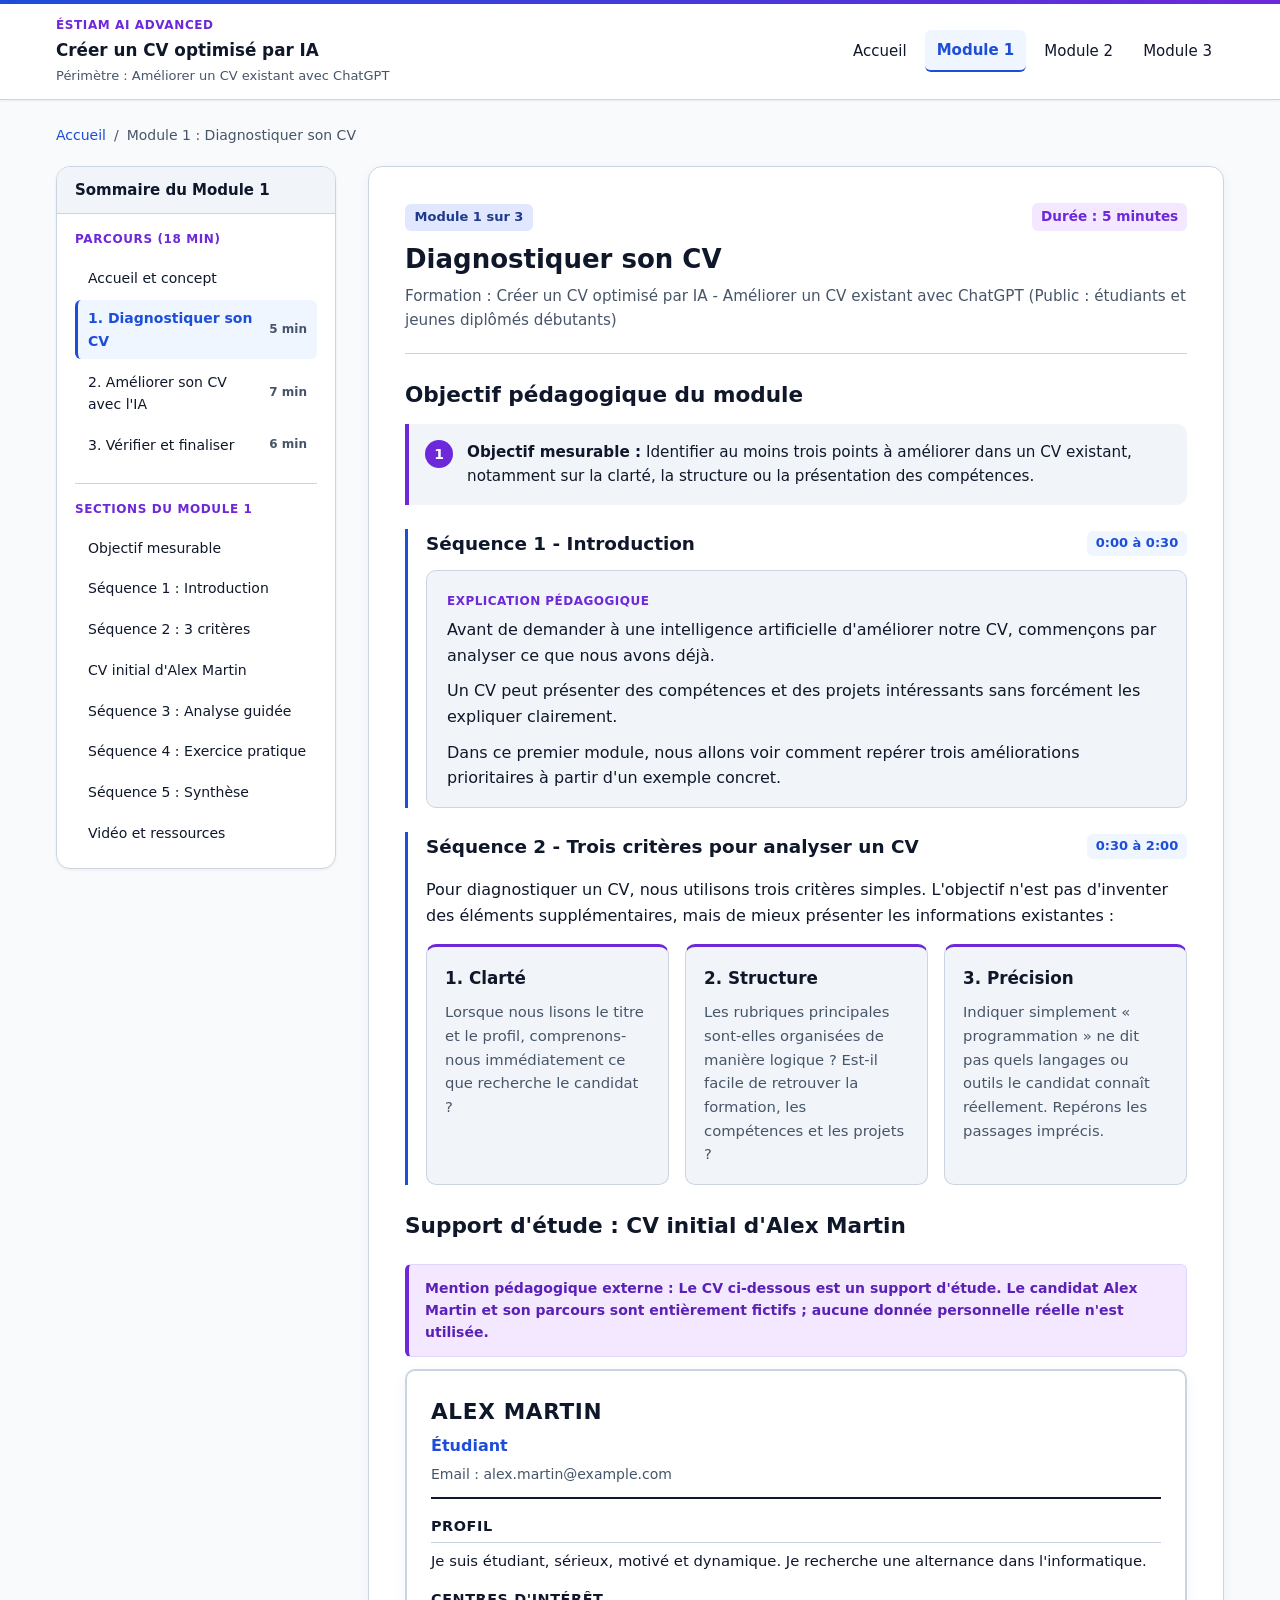
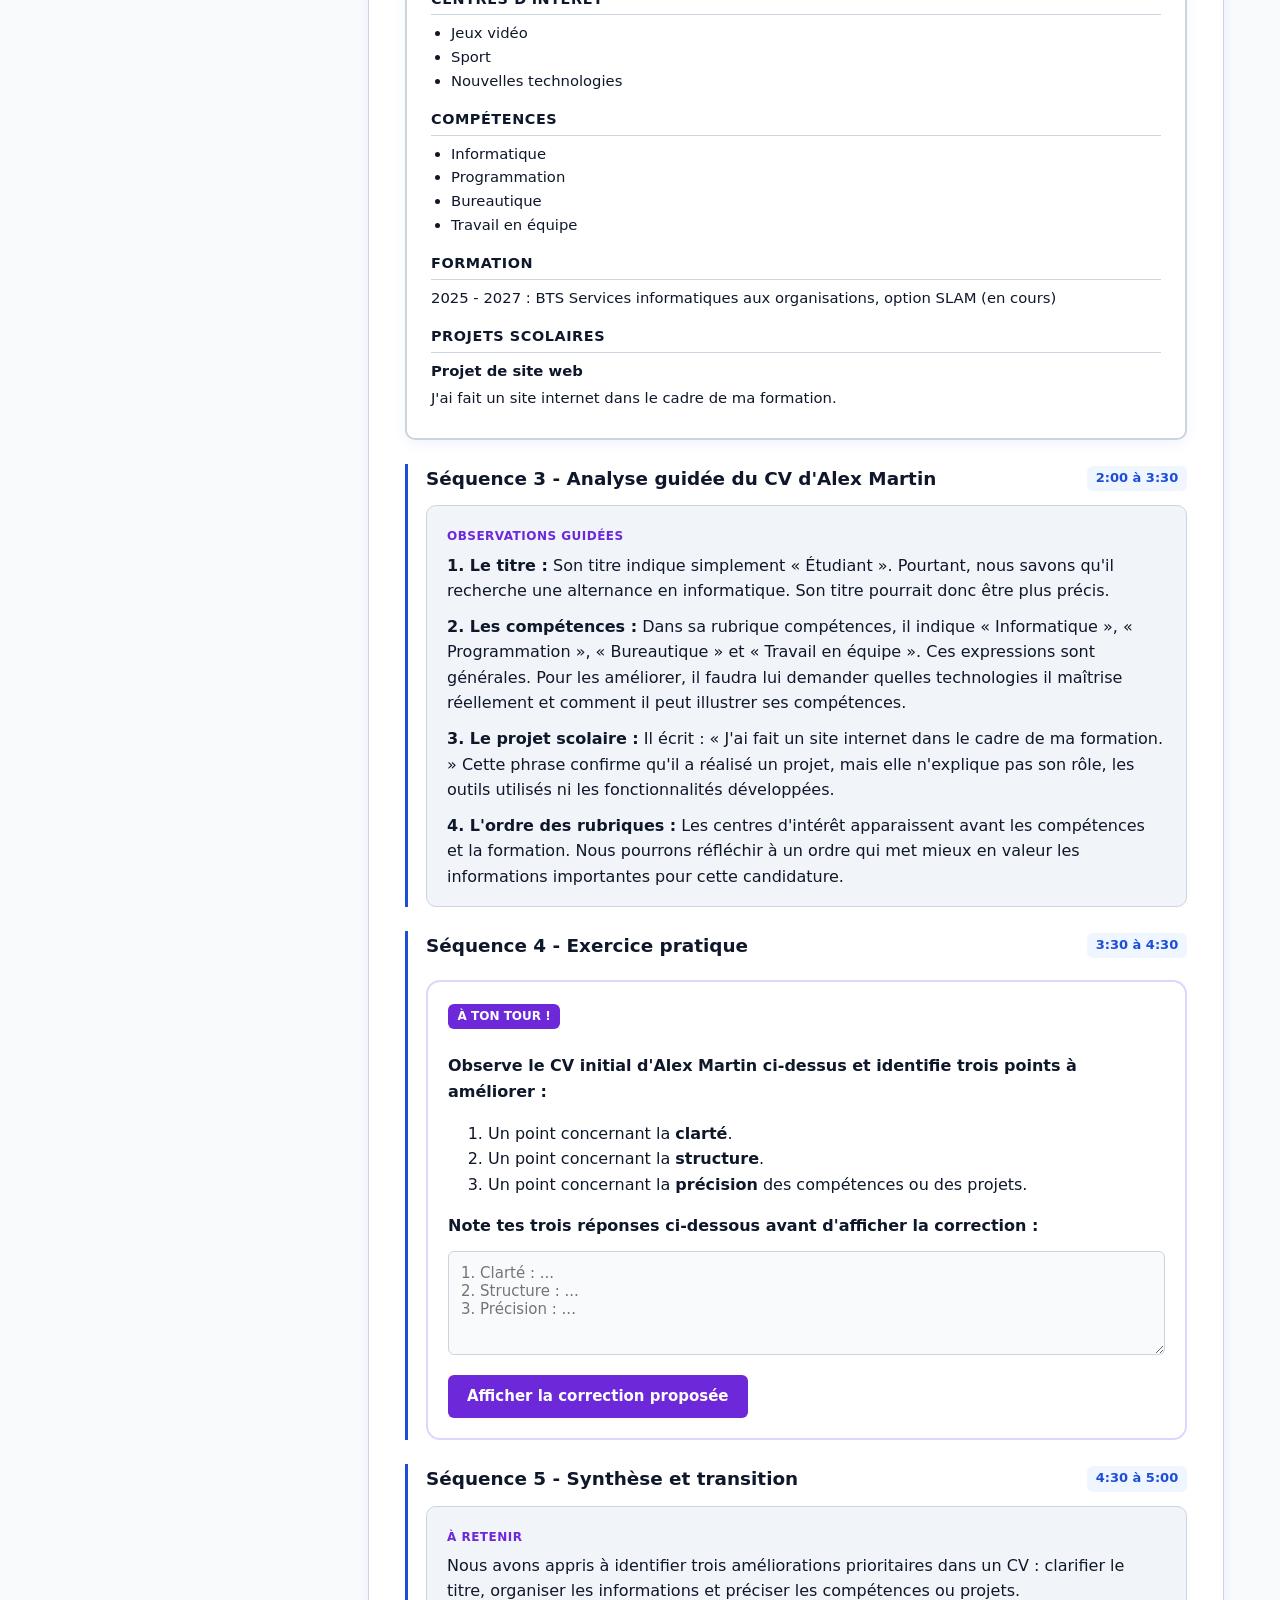
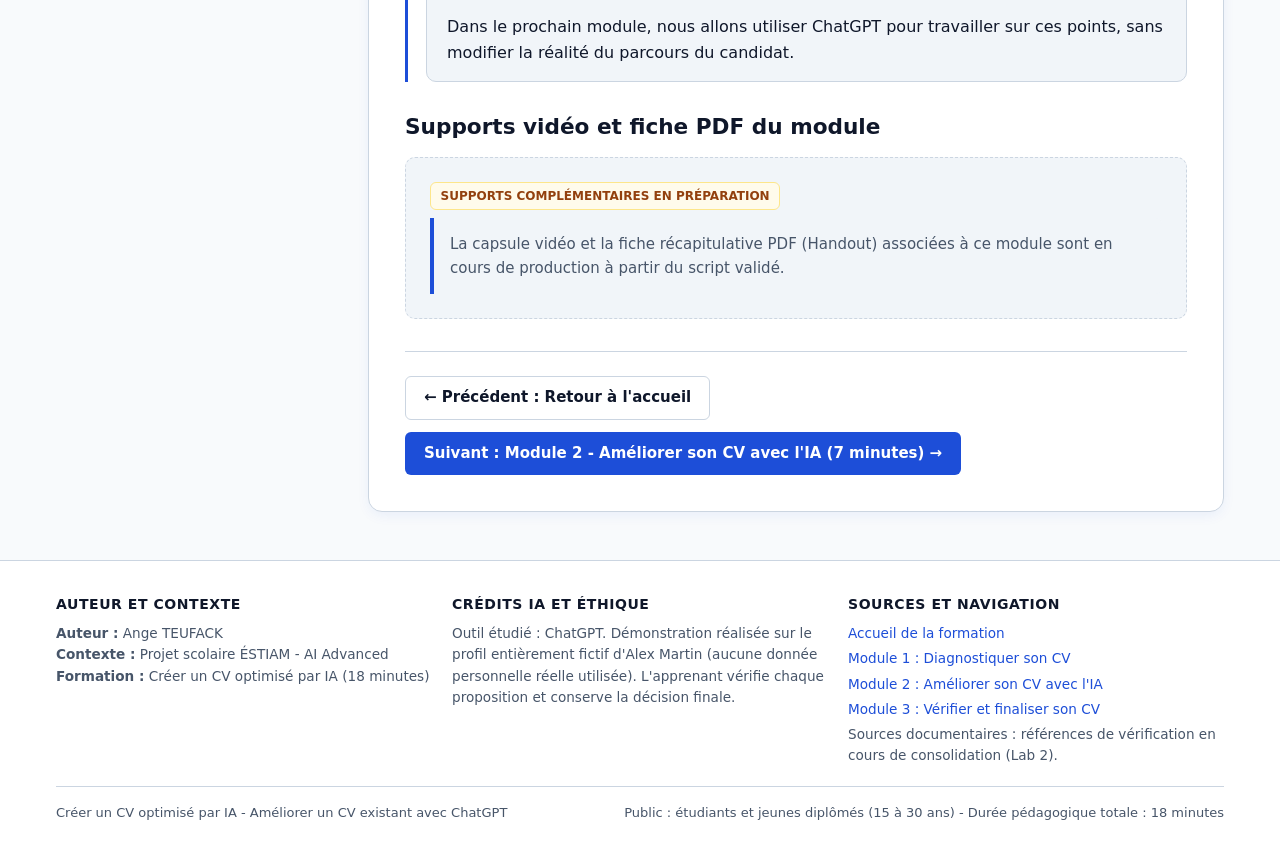
==== modules/module-1.html @ 26ddb20a "Initialisation du site de mini-formation ESTIAM AI Advanced (AG-01 a AG-04)" ====
<!DOCTYPE html>
<html lang="fr">
<head>
  <meta charset="UTF-8">
  <meta name="viewport" content="width=device-width, initial-scale=1.0">
  <meta name="description" content="Module 1 : Diagnostiquer son CV (5 minutes) - Créer un CV optimisé par IA.">
  <title>Module 1 : Diagnostiquer son CV | Créer un CV optimisé par IA</title>
  <!-- Feuille de style principale -->
  <link rel="stylesheet" href="../css/style.css">
</head>
<body>
  <!-- Lien d'évitement pour l'accessibilité au clavier -->
  <a class="skip-link" href="#contenu-principal">Aller au contenu principal</a>

  <!-- En-tête avec navigation principale -->
  <header class="site-header">
    <div class="container header-inner">
      <a href="../index.html" class="site-brand">
        <span class="brand-badge">ÉSTIAM AI Advanced</span>
        <span class="brand-title">Créer un CV optimisé par IA</span>
        <span class="brand-scope">Périmètre : Améliorer un CV existant avec ChatGPT</span>
      </a>

      <!-- Bouton d'ouverture/fermeture du menu sur mobile -->
      <button
        type="button"
        class="nav-toggle"
        id="nav-toggle"
        aria-expanded="false"
        aria-controls="navigation-principale"
        aria-label="Afficher ou masquer le menu de navigation"
      >
        <span class="nav-toggle-label">Menu</span>
        <span class="nav-toggle-icon" aria-hidden="true"></span>
      </button>

      <!-- Navigation vers l'accueil et les trois modules -->
      <nav id="navigation-principale" class="site-nav" aria-label="Navigation principale">
        <ul class="nav-list">
          <li><a href="../index.html" class="nav-link">Accueil</a></li>
          <li><a href="module-1.html" class="nav-link" aria-current="page">Module 1</a></li>
          <li><a href="module-2.html" class="nav-link">Module 2</a></li>
          <li><a href="module-3.html" class="nav-link">Module 3</a></li>
        </ul>
      </nav>
    </div>
  </header>

  <!-- Contenu principal du Module 1 -->
  <main id="contenu-principal" class="site-main" tabindex="-1">
    <div class="container">
      <!-- Fil d'Ariane -->
      <nav class="breadcrumb" aria-label="Fil d'Ariane">
        <ol class="breadcrumb-list">
          <li><a href="../index.html">Accueil</a></li>
          <li aria-current="page">Module 1 : Diagnostiquer son CV</li>
        </ol>
      </nav>

      <div class="page-layout">
        <!-- Navigation latérale accessible -->
        <aside class="course-sidebar" aria-label="Navigation du parcours et des sections du module 1">
          <div class="sidebar-panel">
            <button
              type="button"
              class="sidebar-toggle"
              id="sidebar-toggle"
              aria-expanded="false"
              aria-controls="sidebar-body"
            >
              <span>Sommaire du Module 1</span>
              <span class="sidebar-toggle-badge">Afficher</span>
            </button>

            <div id="sidebar-body" class="sidebar-body">
              <div class="sidebar-group">
                <h2 class="sidebar-heading">Parcours (18 min)</h2>
                <ul class="sidebar-list">
                  <li>
                    <a href="../index.html" class="sidebar-link">
                      <span>Accueil et concept</span>
                    </a>
                  </li>
                  <li>
                    <a href="module-1.html" class="sidebar-link" aria-current="page">
                      <span>1. Diagnostiquer son CV</span>
                      <span class="sidebar-time">5 min</span>
                    </a>
                  </li>
                  <li>
                    <a href="module-2.html" class="sidebar-link">
                      <span>2. Améliorer son CV avec l'IA</span>
                      <span class="sidebar-time">7 min</span>
                    </a>
                  </li>
                  <li>
                    <a href="module-3.html" class="sidebar-link">
                      <span>3. Vérifier et finaliser</span>
                      <span class="sidebar-time">6 min</span>
                    </a>
                  </li>
                </ul>
              </div>

              <div class="sidebar-group">
                <h2 class="sidebar-heading">Sections du Module 1</h2>
                <ul class="sidebar-list">
                  <li><a href="#objectif-module" class="sidebar-link">Objectif mesurable</a></li>
                  <li><a href="#sequence-1" class="sidebar-link">Séquence 1 : Introduction</a></li>
                  <li><a href="#sequence-2" class="sidebar-link">Séquence 2 : 3 critères</a></li>
                  <li><a href="#cv-alex-initial" class="sidebar-link">CV initial d'Alex Martin</a></li>
                  <li><a href="#sequence-3" class="sidebar-link">Séquence 3 : Analyse guidée</a></li>
                  <li><a href="#sequence-4" class="sidebar-link">Séquence 4 : Exercice pratique</a></li>
                  <li><a href="#sequence-5" class="sidebar-link">Séquence 5 : Synthèse</a></li>
                  <li><a href="#supports-module-1" class="sidebar-link">Vidéo et ressources</a></li>
                </ul>
              </div>
            </div>
          </div>
        </aside>

        <!-- Contenu détaillé du Module 1 -->
        <div class="page-content">
          <article class="module-detail" aria-labelledby="titre-module">
            <header class="module-detail-header">
              <div class="module-badges">
                <span class="module-number">Module 1 sur 3</span>
                <span class="module-duration">Durée : 5 minutes</span>
              </div>
              <h1 id="titre-module" class="module-detail-title">Diagnostiquer son CV</h1>
              <p class="module-detail-context">
                Formation : Créer un CV optimisé par IA - Améliorer un CV existant avec ChatGPT (Public : étudiants et jeunes diplômés débutants)
              </p>
            </header>

            <!-- Objectif pédagogique mesurable du module 1 -->
            <section id="objectif-module" aria-labelledby="titre-obj-m1">
              <h2 id="titre-obj-m1" class="section-title">Objectif pédagogique du module</h2>
              <div class="objective-item" style="margin-top: 0.75rem;">
                <span class="objective-number" aria-hidden="true">1</span>
                <p class="objective-text">
                  <strong>Objectif mesurable :</strong> Identifier au moins trois points à améliorer dans un CV existant, notamment sur la clarté, la structure ou la présentation des compétences.
                </p>
              </div>
            </section>

            <!-- Séquence 1 - Introduction -->
            <section id="sequence-1" class="sequence-block" aria-labelledby="titre-seq-1">
              <div class="sequence-header">
                <h2 id="titre-seq-1" class="sequence-title">Séquence 1 - Introduction</h2>
                <span class="sequence-timing">0:00 à 0:30</span>
              </div>
              <div class="narration-box">
                <span class="narration-label">Explication pédagogique</span>
                <p>
                  Avant de demander à une intelligence artificielle d'améliorer notre CV, commençons par analyser ce que nous avons déjà.
                </p>
                <p>
                  Un CV peut présenter des compétences et des projets intéressants sans forcément les expliquer clairement.
                </p>
                <p>
                  Dans ce premier module, nous allons voir comment repérer trois améliorations prioritaires à partir d'un exemple concret.
                </p>
              </div>
            </section>

            <!-- Séquence 2 - Trois critères pour analyser un CV -->
            <section id="sequence-2" class="sequence-block" aria-labelledby="titre-seq-2">
              <div class="sequence-header">
                <h2 id="titre-seq-2" class="sequence-title">Séquence 2 - Trois critères pour analyser un CV</h2>
                <span class="sequence-timing">0:30 à 2:00</span>
              </div>
              <p>
                Pour diagnostiquer un CV, nous utilisons trois critères simples. L'objectif n'est pas d'inventer des éléments supplémentaires, mais de mieux présenter les informations existantes :
              </p>

              <div class="criteria-grid">
                <div class="criteria-card">
                  <h3>1. Clarté</h3>
                  <p>
                    Lorsque nous lisons le titre et le profil, comprenons-nous immédiatement ce que recherche le candidat ?
                  </p>
                </div>
                <div class="criteria-card">
                  <h3>2. Structure</h3>
                  <p>
                    Les rubriques principales sont-elles organisées de manière logique ? Est-il facile de retrouver la formation, les compétences et les projets ?
                  </p>
                </div>
                <div class="criteria-card">
                  <h3>3. Précision</h3>
                  <p>
                    Indiquer simplement « programmation » ne dit pas quels langages ou outils le candidat connaît réellement. Repérons les passages imprécis.
                  </p>
                </div>
              </div>
            </section>

            <!-- Support de démonstration : CV initial d'Alex Martin (avec mention externe obligatoire) -->
            <section id="cv-alex-initial" aria-labelledby="titre-cv-initial">
              <h2 id="titre-cv-initial" class="section-title">Support d'étude : CV initial d'Alex Martin</h2>
              <!--
                Conformément aux consignes pédagogiques, la mention indiquant qu'Alex Martin
                est un candidat fictif est placée dans <figcaption class="demo-cv-notice">,
                à l'extérieur du bloc documentaire (.demo-cv-document).
              -->
              <figure class="demo-cv-container" aria-labelledby="mention-cv-fictif-m1">
                <figcaption id="mention-cv-fictif-m1" class="demo-cv-notice">
                  Mention pédagogique externe : Le CV ci-dessous est un support d'étude. Le candidat Alex Martin et son parcours sont entièrement fictifs ; aucune donnée personnelle réelle n'est utilisée.
                </figcaption>

                <div class="demo-cv-document" role="region" aria-label="Contenu du CV initial d'Alex Martin">
                  <div class="cv-sheet-header">
                    <p class="cv-sheet-name">ALEX MARTIN</p>
                    <p class="cv-sheet-role">Étudiant</p>
                    <p class="cv-sheet-contact">Email : alex.martin@example.com</p>
                  </div>

                  <div class="cv-sheet-section">
                    <h4>Profil</h4>
                    <p>Je suis étudiant, sérieux, motivé et dynamique. Je recherche une alternance dans l'informatique.</p>
                  </div>

                  <div class="cv-sheet-section">
                    <h4>Centres d'intérêt</h4>
                    <ul>
                      <li>Jeux vidéo</li>
                      <li>Sport</li>
                      <li>Nouvelles technologies</li>
                    </ul>
                  </div>

                  <div class="cv-sheet-section">
                    <h4>Compétences</h4>
                    <ul>
                      <li>Informatique</li>
                      <li>Programmation</li>
                      <li>Bureautique</li>
                      <li>Travail en équipe</li>
                    </ul>
                  </div>

                  <div class="cv-sheet-section">
                    <h4>Formation</h4>
                    <p>2025 - 2027 : BTS Services informatiques aux organisations, option SLAM (en cours)</p>
                  </div>

                  <div class="cv-sheet-section">
                    <h4>Projets scolaires</h4>
                    <p><strong>Projet de site web</strong></p>
                    <p>J'ai fait un site internet dans le cadre de ma formation.</p>
                  </div>
                </div>
              </figure>
            </section>

            <!-- Séquence 3 - Analyse guidée du CV d'Alex Martin -->
            <section id="sequence-3" class="sequence-block" aria-labelledby="titre-seq-3">
              <div class="sequence-header">
                <h2 id="titre-seq-3" class="sequence-title">Séquence 3 - Analyse guidée du CV d'Alex Martin</h2>
                <span class="sequence-timing">2:00 à 3:30</span>
              </div>
              <div class="narration-box">
                <span class="narration-label">Observations guidées</span>
                <p>
                  <strong>1. Le titre :</strong> Son titre indique simplement « Étudiant ». Pourtant, nous savons qu'il recherche une alternance en informatique. Son titre pourrait donc être plus précis.
                </p>
                <p>
                  <strong>2. Les compétences :</strong> Dans sa rubrique compétences, il indique « Informatique », « Programmation », « Bureautique » et « Travail en équipe ». Ces expressions sont générales. Pour les améliorer, il faudra lui demander quelles technologies il maîtrise réellement et comment il peut illustrer ses compétences.
                </p>
                <p>
                  <strong>3. Le projet scolaire :</strong> Il écrit : « J'ai fait un site internet dans le cadre de ma formation. » Cette phrase confirme qu'il a réalisé un projet, mais elle n'explique pas son rôle, les outils utilisés ni les fonctionnalités développées.
                </p>
                <p>
                  <strong>4. L'ordre des rubriques :</strong> Les centres d'intérêt apparaissent avant les compétences et la formation. Nous pourrons réfléchir à un ordre qui met mieux en valeur les informations importantes pour cette candidature.
                </p>
              </div>
            </section>

            <!-- Séquence 4 - Exercice pratique -->
            <section id="sequence-4" class="sequence-block" aria-labelledby="titre-seq-4">
              <div class="sequence-header">
                <h2 id="titre-seq-4" class="sequence-title">Séquence 4 - Exercice pratique</h2>
                <span class="sequence-timing">3:30 à 4:30</span>
              </div>

              <div class="exercise-card">
                <span class="exercise-label">À ton tour !</span>
                <p><strong>Observe le CV initial d'Alex Martin ci-dessus et identifie trois points à améliorer :</strong></p>
                <ol>
                  <li>Un point concernant la <strong>clarté</strong>.</li>
                  <li>Un point concernant la <strong>structure</strong>.</li>
                  <li>Un point concernant la <strong>précision</strong> des compétences ou des projets.</li>
                </ol>
                <label for="notes-module-1">
                  <strong>Note tes trois réponses ci-dessous avant d'afficher la correction :</strong>
                </label>
                <textarea
                  id="notes-module-1"
                  class="exercise-textarea"
                  placeholder="1. Clarté : ...&#10;2. Structure : ...&#10;3. Précision : ..."
                ></textarea>

                <button
                  type="button"
                  class="btn btn-accent"
                  data-toggle-correction="correction-m1"
                  aria-expanded="false"
                  aria-controls="correction-m1"
                >
                  Afficher la correction proposée
                </button>

                <div id="correction-m1" class="correction-panel" hidden>
                  <h4>Correction proposée</h4>
                  <ul>
                    <li>
                      <strong>Clarté :</strong> remplacer le titre trop général « Étudiant » par un titre qui précise l'objectif professionnel réel.
                    </li>
                    <li>
                      <strong>Structure :</strong> revoir l'ordre des rubriques pour rendre les compétences, la formation et les projets plus visibles (avant les centres d'intérêt).
                    </li>
                    <li>
                      <strong>Précision :</strong> détailler les compétences et le projet scolaire à partir d'informations confirmées par Alex.
                    </li>
                  </ul>
                </div>
              </div>
            </section>

            <!-- Séquence 5 - Correction, synthèse et transition -->
            <section id="sequence-5" class="sequence-block" aria-labelledby="titre-seq-5">
              <div class="sequence-header">
                <h2 id="titre-seq-5" class="sequence-title">Séquence 5 - Synthèse et transition</h2>
                <span class="sequence-timing">4:30 à 5:00</span>
              </div>
              <div class="narration-box">
                <span class="narration-label">À retenir</span>
                <p>
                  Nous avons appris à identifier trois améliorations prioritaires dans un CV : clarifier le titre, organiser les informations et préciser les compétences ou projets.
                </p>
                <p>
                  Dans le prochain module, nous allons utiliser ChatGPT pour travailler sur ces points, sans modifier la réalité du parcours du candidat.
                </p>
              </div>
            </section>

            <!-- Supports multimédias et ressources en préparation -->
            <section id="supports-module-1" aria-labelledby="titre-supports-m1" style="margin-top: 1.75rem;">
              <h2 id="titre-supports-m1" class="section-title">Supports vidéo et fiche PDF du module</h2>
              <div class="placeholder-box" style="margin-top: 0.75rem;">
                <span class="placeholder-badge">Supports complémentaires en préparation</span>
                <p class="placeholder-notice">
                  La capsule vidéo et la fiche récapitulative PDF (Handout) associées à ce module sont en cours de production à partir du script validé.
                </p>
              </div>
            </section>

            <!-- Navigation séquentielle entre les pages -->
            <nav class="module-pagination" aria-label="Navigation entre les modules">
              <a href="../index.html" class="btn btn-secondary" rel="prev">
                &larr; Précédent : Retour à l'accueil
              </a>
              <a href="module-2.html" class="btn btn-primary" rel="next">
                Suivant : Module 2 - Améliorer son CV avec l'IA (7 minutes) &rarr;
              </a>
            </nav>
          </article>
        </div>
      </div>
    </div>
  </main>

  <!-- Pied de page professionnel -->
  <footer class="site-footer">
    <div class="container">
      <div class="footer-grid">
        <div class="footer-col">
          <h3>Auteur et contexte</h3>
          <p><strong>Auteur :</strong> Ange TEUFACK</p>
          <p><strong>Contexte :</strong> Projet scolaire ÉSTIAM - AI Advanced</p>
          <p><strong>Formation :</strong> Créer un CV optimisé par IA (18 minutes)</p>
        </div>
        <div class="footer-col">
          <h3>Crédits IA et éthique</h3>
          <p>
            Outil étudié : ChatGPT. Démonstration réalisée sur le profil entièrement fictif d'Alex Martin (aucune donnée personnelle réelle utilisée). L'apprenant vérifie chaque proposition et conserve la décision finale.
          </p>
        </div>
        <div class="footer-col">
          <h3>Sources et navigation</h3>
          <ul>
            <li><a href="../index.html">Accueil de la formation</a></li>
            <li><a href="module-1.html">Module 1 : Diagnostiquer son CV</a></li>
            <li><a href="module-2.html">Module 2 : Améliorer son CV avec l'IA</a></li>
            <li><a href="module-3.html">Module 3 : Vérifier et finaliser son CV</a></li>
            <li><span>Sources documentaires : références de vérification en cours de consolidation (Lab 2).</span></li>
          </ul>
        </div>
      </div>
      <div class="footer-bottom">
        <p>Créer un CV optimisé par IA - Améliorer un CV existant avec ChatGPT</p>
        <p>Public : étudiants et jeunes diplômés (15 à 30 ans) - Durée pédagogique totale : 18 minutes</p>
      </div>
    </div>
  </footer>

  <!-- Script principal -->
  <script src="../js/main.js" defer></script>
</body>
</html>
---- css/style.css ----
/* ==========================================================================
   Feuille de style principale - Créer un CV optimisé par IA
   Périmètre : Améliorer un CV existant avec ChatGPT (ÉSTIAM AI Advanced)
   Approche : Mobile-first, accessible (WCAG AA/AAA), identité Bleu / Blanc / Violet
   ========================================================================== */

/* 1. Variables CSS (Design Tokens - Identité Bleu, Blanc et Violet) */
:root {
  --color-bg: #f8fafc;
  --color-surface: #ffffff;
  --color-surface-subtle: #f1f5f9;
  --color-text: #0f172a;
  --color-text-muted: #475569;

  /* Bleu principal */
  --color-primary: #1d4ed8;
  --color-primary-hover: #1e40af;
  --color-primary-subtle: #eff6ff;

  /* Violet pédagogique (accents, badges, repères méthodologiques) */
  --color-accent: #6d28d9;
  --color-accent-hover: #5b21b6;
  --color-accent-subtle: #f3e8ff;
  --color-accent-border: #ddd6fe;

  /* États pédagogiques (succès, attention, neutre) */
  --color-success-bg: #ecfdf5;
  --color-success-text: #065f46;
  --color-success-border: #a7f3d0;
  --color-warning-bg: #fffbeb;
  --color-warning-text: #92400e;
  --color-warning-border: #fde68a;

  --color-border: #cbd5e1;
  --color-focus: #ea580c;
  --color-badge-bg: #e0e7ff;
  --color-badge-text: #1e3a8a;

  --font-sans: system-ui, -apple-system, "Segoe UI", Roboto, Helvetica, Arial, sans-serif;
  --font-mono: ui-monospace, SFMono-Regular, Menlo, Monaco, Consolas, monospace;
  --radius-sm: 0.375rem;
  --radius-md: 0.625rem;
  --radius-lg: 0.875rem;
  --shadow-sm: 0 1px 3px 0 rgba(15, 23, 42, 0.06);
  --shadow-md: 0 4px 14px -2px rgba(29, 78, 216, 0.08);
  --container-max: 76rem;
}

/* 2. Réinitialisation minimale et règles de base */
*,
*::before,
*::after {
  box-sizing: border-box;
}

html {
  font-size: 100%;
  scroll-behavior: smooth;
  scroll-padding-top: 5rem;
}

body {
  margin: 0;
  min-height: 100vh;
  display: flex;
  flex-direction: column;
  font-family: var(--font-sans);
  line-height: 1.6;
  color: var(--color-text);
  background-color: var(--color-bg);
}

/* Respect de la préférence utilisateur pour la réduction des animations */
@media (prefers-reduced-motion: reduce) {
  html {
    scroll-behavior: auto;
  }
  *,
  *::before,
  *::after {
    transition-duration: 0.01ms !important;
    animation-duration: 0.01ms !important;
  }
}

/* 3. Accessibilité : indicateur de focus clavier haute visibilité et lien d'évitement */
:focus-visible {
  outline: 3px solid var(--color-focus);
  outline-offset: 3px;
}

.skip-link {
  position: absolute;
  top: -100%;
  left: 1rem;
  z-index: 1000;
  padding: 0.75rem 1.25rem;
  background-color: var(--color-text);
  color: var(--color-surface);
  font-weight: 600;
  text-decoration: none;
  border-radius: var(--radius-sm);
}

.skip-link:focus,
.skip-link:focus-visible {
  top: 1rem;
}

/* 4. Conteneur de mise en page */
.container {
  width: 100%;
  max-width: var(--container-max);
  margin-inline: auto;
  padding-inline: 1rem;
}

/* 5. En-tête et navigation principale (Mobile-first) */
.site-header {
  background-color: var(--color-surface);
  border-bottom: 1px solid var(--color-border);
  box-shadow: var(--shadow-sm);
  position: sticky;
  top: 0;
  z-index: 100;
}

/* Liseré supérieur dégradé bleu-violet */
.site-header::before {
  content: "";
  display: block;
  height: 4px;
  background: linear-gradient(90deg, var(--color-primary) 0%, var(--color-accent) 100%);
}

.header-inner {
  display: flex;
  flex-wrap: wrap;
  align-items: center;
  justify-content: space-between;
  padding-block: 0.75rem;
  gap: 0.75rem;
}

.site-brand {
  display: inline-flex;
  flex-direction: column;
  text-decoration: none;
  color: var(--color-text);
  gap: 0.125rem;
}

.brand-badge {
  font-size: 0.75rem;
  font-weight: 700;
  text-transform: uppercase;
  letter-spacing: 0.05em;
  color: var(--color-accent);
}

.brand-title {
  font-size: 1.05rem;
  font-weight: 700;
  color: var(--color-text);
}

.brand-scope {
  font-size: 0.8125rem;
  color: var(--color-text-muted);
  font-weight: 500;
}

/* Bouton de menu mobile (affiché sur petits écrans lorsque JS est actif) */
.nav-toggle {
  display: none;
  align-items: center;
  gap: 0.5rem;
  padding: 0.5rem 0.75rem;
  background-color: var(--color-surface-subtle);
  color: var(--color-text);
  border: 1px solid var(--color-border);
  border-radius: var(--radius-sm);
  font-family: inherit;
  font-size: 0.9375rem;
  font-weight: 600;
  cursor: pointer;
}

.nav-toggle:hover {
  background-color: var(--color-badge-bg);
}

.nav-toggle-icon {
  display: inline-block;
  width: 1.125rem;
  height: 2px;
  background-color: currentColor;
  position: relative;
}

.nav-toggle-icon::before,
.nav-toggle-icon::after {
  content: "";
  position: absolute;
  left: 0;
  width: 1.125rem;
  height: 2px;
  background-color: currentColor;
}

.nav-toggle-icon::before {
  top: -5px;
}

.nav-toggle-icon::after {
  top: 5px;
}

.js-enabled .nav-toggle {
  display: inline-flex;
}

.site-nav {
  width: 100%;
}

.js-enabled .site-nav {
  display: none;
}

.js-enabled .site-nav.is-open {
  display: block;
}

.nav-list {
  list-style: none;
  margin: 0;
  padding: 0.5rem 0 0;
  display: flex;
  flex-direction: column;
  gap: 0.25rem;
}

.nav-link {
  display: flex;
  align-items: center;
  gap: 0.375rem;
  padding: 0.5rem 0.75rem;
  text-decoration: none;
  color: var(--color-text);
  font-weight: 500;
  border-radius: var(--radius-sm);
  font-size: 0.9375rem;
}

.nav-link:hover {
  background-color: var(--color-surface-subtle);
  color: var(--color-primary);
}

.nav-link[aria-current="page"] {
  background-color: var(--color-primary-subtle);
  color: var(--color-primary);
  font-weight: 700;
  border-bottom: 2px solid var(--color-primary);
}

/* 6. Mise en page avec barre latérale (Mobile sans chevauchement + Desktop Sticky) */
.site-main {
  flex: 1;
  padding-block: 1.5rem 3rem;
}

.site-main:focus {
  outline: none;
}

.page-layout {
  display: flex;
  flex-direction: column;
  gap: 1.5rem;
}

.course-sidebar {
  width: 100%;
}

/* Panneau de navigation latérale repliable sur mobile, toujours ouvert sur desktop */
.sidebar-panel {
  background-color: var(--color-surface);
  border: 1px solid var(--color-border);
  border-radius: var(--radius-lg);
  box-shadow: var(--shadow-sm);
  overflow: hidden;
}

.sidebar-toggle {
  width: 100%;
  display: flex;
  align-items: center;
  justify-content: space-between;
  padding: 0.875rem 1.125rem;
  background-color: var(--color-surface-subtle);
  color: var(--color-text);
  border: none;
  border-bottom: 1px solid transparent;
  font-family: inherit;
  font-size: 0.9375rem;
  font-weight: 700;
  text-align: left;
  cursor: pointer;
}

.sidebar-toggle[aria-expanded="true"] {
  border-bottom-color: var(--color-border);
}

.sidebar-toggle-badge {
  font-size: 0.75rem;
  font-weight: 600;
  padding: 0.15rem 0.5rem;
  border-radius: var(--radius-sm);
  background-color: var(--color-accent-subtle);
  color: var(--color-accent);
}

.sidebar-body {
  padding: 1rem 1.125rem;
}

.js-enabled .sidebar-body.is-collapsed {
  display: none;
}

.sidebar-group + .sidebar-group {
  margin-top: 1.25rem;
  padding-top: 1rem;
  border-top: 1px solid var(--color-border);
}

.sidebar-heading {
  margin: 0 0 0.625rem;
  font-size: 0.75rem;
  font-weight: 700;
  text-transform: uppercase;
  letter-spacing: 0.05em;
  color: var(--color-accent);
}

.sidebar-list {
  list-style: none;
  margin: 0;
  padding: 0;
  display: flex;
  flex-direction: column;
  gap: 0.25rem;
}

.sidebar-link {
  display: flex;
  align-items: center;
  justify-content: space-between;
  gap: 0.5rem;
  padding: 0.45rem 0.625rem;
  border-radius: var(--radius-sm);
  text-decoration: none;
  font-size: 0.875rem;
  color: var(--color-text);
  font-weight: 500;
  border-left: 3px solid transparent;
}

.sidebar-link:hover {
  background-color: var(--color-surface-subtle);
  color: var(--color-primary);
}

.sidebar-link[aria-current="page"],
.sidebar-link.is-active {
  background-color: var(--color-primary-subtle);
  color: var(--color-primary);
  font-weight: 700;
  border-left-color: var(--color-primary);
}

.sidebar-time {
  font-size: 0.75rem;
  color: var(--color-text-muted);
  font-weight: 600;
  white-space: nowrap;
}

.page-content {
  flex: 1;
  min-width: 0;
}

/* 7. Section Hero et présentation de l'accueil */
.hero {
  background: linear-gradient(135deg, var(--color-surface) 0%, var(--color-primary-subtle) 65%, var(--color-accent-subtle) 100%);
  border: 1px solid var(--color-border);
  border-radius: var(--radius-lg);
  padding: 1.5rem;
  margin-bottom: 2rem;
  box-shadow: var(--shadow-md);
}

.hero-badges {
  display: flex;
  flex-wrap: wrap;
  gap: 0.5rem;
  margin-bottom: 0.75rem;
}

.hero-eyebrow {
  display: inline-block;
  margin: 0;
  padding: 0.25rem 0.625rem;
  background-color: var(--color-badge-bg);
  color: var(--color-badge-text);
  font-size: 0.8125rem;
  font-weight: 700;
  border-radius: var(--radius-sm);
}

.hero-eyebrow-accent {
  background-color: var(--color-accent-subtle);
  color: var(--color-accent);
  border: 1px solid var(--color-accent-border);
}

.hero-title {
  margin: 0 0 0.5rem;
  font-size: 1.75rem;
  line-height: 1.25;
  color: var(--color-text);
}

.hero-subtitle {
  margin: 0 0 0.75rem;
  font-size: 1.125rem;
  font-weight: 600;
  color: var(--color-primary);
}

.hero-lead {
  margin: 0 0 1.25rem;
  font-size: 0.975rem;
  color: var(--color-text-muted);
  max-width: 52rem;
}

/* Grille de métadonnées validées */
.meta-grid {
  display: grid;
  grid-template-columns: 1fr;
  gap: 0.75rem;
  margin: 0 0 1.5rem;
}

.meta-card {
  background-color: var(--color-surface);
  border: 1px solid var(--color-border);
  border-radius: var(--radius-md);
  padding: 0.875rem 1rem;
  box-shadow: var(--shadow-sm);
}

.meta-label {
  font-size: 0.75rem;
  text-transform: uppercase;
  letter-spacing: 0.04em;
  color: var(--color-text-muted);
  font-weight: 700;
  margin-bottom: 0.25rem;
}

.meta-value {
  margin: 0;
  font-size: 1rem;
  font-weight: 700;
  color: var(--color-text);
}

.hero-actions {
  display: flex;
  flex-wrap: wrap;
  gap: 0.75rem;
}

/* 8. Boutons (liens et boutons d'action réelle) */
.btn {
  display: inline-flex;
  align-items: center;
  justify-content: center;
  gap: 0.5rem;
  padding: 0.6875rem 1.125rem;
  font-family: inherit;
  font-size: 0.9375rem;
  font-weight: 600;
  line-height: 1.3;
  text-decoration: none;
  border-radius: var(--radius-sm);
  border: 1px solid transparent;
  cursor: pointer;
  transition: background-color 0.15s ease, border-color 0.15s ease, color 0.15s ease;
}

.btn-primary {
  background-color: var(--color-primary);
  color: var(--color-surface);
}

.btn-primary:hover {
  background-color: var(--color-primary-hover);
}

.btn-accent {
  background-color: var(--color-accent);
  color: var(--color-surface);
}

.btn-accent:hover {
  background-color: var(--color-accent-hover);
}

.btn-secondary {
  background-color: var(--color-surface);
  color: var(--color-text);
  border-color: var(--color-border);
}

.btn-secondary:hover {
  background-color: var(--color-surface-subtle);
  border-color: var(--color-text-muted);
}

/* 9. Sections pédagogiques génériques */
.content-section {
  background-color: var(--color-surface);
  border: 1px solid var(--color-border);
  border-radius: var(--radius-lg);
  padding: 1.5rem;
  margin-bottom: 1.75rem;
  box-shadow: var(--shadow-sm);
}

.section-header {
  display: flex;
  flex-direction: column;
  gap: 0.25rem;
  margin-bottom: 1.25rem;
}

.section-eyebrow {
  margin: 0;
  font-size: 0.75rem;
  font-weight: 700;
  text-transform: uppercase;
  letter-spacing: 0.05em;
  color: var(--color-accent);
}

.section-title {
  margin: 0;
  font-size: 1.35rem;
  color: var(--color-text);
}

.section-duration {
  margin: 0;
  font-size: 0.9375rem;
  color: var(--color-text-muted);
  font-weight: 600;
}

/* Liste d'objectifs pédagogiques mesurables */
.objectives-list {
  list-style: none;
  margin: 0;
  padding: 0;
  display: grid;
  grid-template-columns: 1fr;
  gap: 0.875rem;
}

.objective-item {
  display: flex;
  align-items: flex-start;
  gap: 0.875rem;
  padding: 1rem;
  background-color: var(--color-surface-subtle);
  border-left: 4px solid var(--color-accent);
  border-radius: 0 var(--radius-md) var(--radius-md) 0;
}

.objective-number {
  flex-shrink: 0;
  width: 1.75rem;
  height: 1.75rem;
  display: inline-flex;
  align-items: center;
  justify-content: center;
  background-color: var(--color-accent);
  color: var(--color-surface);
  font-size: 0.875rem;
  font-weight: 700;
  border-radius: 50%;
}

.objective-text {
  margin: 0;
  font-size: 0.95rem;
}

/* 10. Cartes de parcours des 3 modules */
.modules-grid {
  list-style: none;
  margin: 0;
  padding: 0;
  display: grid;
  grid-template-columns: 1fr;
  gap: 1.25rem;
}

.module-card {
  background-color: var(--color-surface);
  border: 1px solid var(--color-border);
  border-top: 4px solid var(--color-primary);
  border-radius: var(--radius-lg);
  padding: 1.25rem;
  display: flex;
  flex-direction: column;
  justify-content: space-between;
  gap: 0.875rem;
  box-shadow: var(--shadow-sm);
}

.module-card:nth-child(2) {
  border-top-color: var(--color-accent);
}

.module-card-header,
.module-badges {
  display: flex;
  flex-wrap: wrap;
  align-items: center;
  justify-content: space-between;
  gap: 0.5rem;
}

.module-number {
  display: inline-block;
  padding: 0.2rem 0.6rem;
  background-color: var(--color-badge-bg);
  color: var(--color-badge-text);
  font-size: 0.8125rem;
  font-weight: 700;
  border-radius: var(--radius-sm);
}

.module-duration {
  font-size: 0.85rem;
  font-weight: 700;
  color: var(--color-accent);
  background-color: var(--color-accent-subtle);
  padding: 0.2rem 0.55rem;
  border-radius: var(--radius-sm);
}

.module-card-title {
  margin: 0;
  font-size: 1.175rem;
  line-height: 1.35;
}

.module-card-link {
  color: var(--color-text);
  text-decoration: none;
}

.module-card-link:hover {
  color: var(--color-primary);
  text-decoration: underline;
}

.module-card-summary {
  margin: 0;
  font-size: 0.925rem;
  color: var(--color-text-muted);
}

.module-card-meta {
  margin: 0;
  font-size: 0.825rem;
  color: var(--color-text-muted);
  padding-top: 0.5rem;
  border-top: 1px dashed var(--color-border);
}

.module-card-footer {
  margin-top: auto;
  padding-top: 0.5rem;
}

.module-card-footer .btn {
  width: 100%;
}

/* 11. Cartes de critères pédagogiques (Clarté/Structure/Précision, etc.) */
.criteria-grid {
  display: grid;
  grid-template-columns: 1fr;
  gap: 1rem;
  margin-block: 1rem;
}

.criteria-card {
  background-color: var(--color-surface-subtle);
  border: 1px solid var(--color-border);
  border-top: 3px solid var(--color-accent);
  border-radius: var(--radius-md);
  padding: 1.125rem;
}

.criteria-card h3,
.criteria-card h4 {
  margin: 0 0 0.5rem;
  font-size: 1.05rem;
  color: var(--color-text);
}

.criteria-card p {
  margin: 0;
  font-size: 0.925rem;
  color: var(--color-text-muted);
}

/* 12. Séquences pédagogiques et blocs de narration */
.sequence-block {
  border-left: 3px solid var(--color-primary);
  padding-left: 1.125rem;
  margin-block: 1.5rem;
}

.sequence-header {
  display: flex;
  flex-wrap: wrap;
  align-items: center;
  justify-content: space-between;
  gap: 0.5rem;
  margin-bottom: 0.5rem;
}

.sequence-title {
  margin: 0;
  font-size: 1.15rem;
  color: var(--color-text);
}

.sequence-timing {
  font-size: 0.8125rem;
  font-weight: 700;
  color: var(--color-primary);
  background-color: var(--color-primary-subtle);
  padding: 0.15rem 0.55rem;
  border-radius: var(--radius-sm);
}

.narration-box {
  background-color: var(--color-surface-subtle);
  border: 1px solid var(--color-border);
  border-radius: var(--radius-md);
  padding: 1rem 1.25rem;
  margin-block: 0.75rem;
}

.narration-label {
  display: inline-block;
  font-size: 0.75rem;
  font-weight: 700;
  text-transform: uppercase;
  letter-spacing: 0.04em;
  color: var(--color-accent);
  margin-bottom: 0.375rem;
}

.narration-box p {
  margin: 0 0 0.625rem;
}

.narration-box p:last-child {
  margin-bottom: 0;
}

/* 13. Affichage du CV fictif d'Alex Martin (avec mention externe obligatoire) */
.demo-cv-container {
  margin: 1.25rem 0;
  display: flex;
  flex-direction: column;
  gap: 0.75rem;
}

.demo-cv-notice {
  padding: 0.75rem 1rem;
  background-color: var(--color-accent-subtle);
  color: var(--color-accent-hover);
  border: 1px solid var(--color-accent-border);
  border-left: 4px solid var(--color-accent);
  border-radius: var(--radius-sm);
  font-size: 0.875rem;
  font-weight: 600;
}

.demo-cv-document {
  background-color: var(--color-surface);
  border: 2px solid var(--color-border);
  border-radius: var(--radius-md);
  padding: 1.5rem;
  box-shadow: var(--shadow-md);
}

.cv-sheet-header {
  border-bottom: 2px solid var(--color-text);
  padding-bottom: 0.75rem;
  margin-bottom: 1rem;
}

.cv-sheet-name {
  margin: 0;
  font-size: 1.35rem;
  font-weight: 800;
  letter-spacing: 0.03em;
  color: var(--color-text);
}

.cv-sheet-role {
  margin: 0.25rem 0;
  font-size: 1rem;
  font-weight: 600;
  color: var(--color-primary);
}

.cv-sheet-contact {
  margin: 0;
  font-size: 0.875rem;
  color: var(--color-text-muted);
}

.cv-sheet-section {
  margin-top: 1rem;
}

.cv-sheet-section h4 {
  margin: 0 0 0.375rem;
  font-size: 0.9rem;
  text-transform: uppercase;
  letter-spacing: 0.04em;
  color: var(--color-text);
  border-bottom: 1px solid var(--color-border);
  padding-bottom: 0.2rem;
}

.cv-sheet-section p,
.cv-sheet-section ul {
  margin: 0.25rem 0;
  font-size: 0.925rem;
}

.cv-sheet-section ul {
  padding-left: 1.25rem;
}

/* Grille de comparaison côte à côte (CV initial vs CV final) */
.cv-comparison-grid {
  display: grid;
  grid-template-columns: 1fr;
  gap: 1.5rem;
  margin-block: 1.25rem;
}

/* 14. Tableaux comparatifs Avant / Après et Vérification */
.table-responsive {
  width: 100%;
  overflow-x: auto;
  margin-block: 1rem;
  border: 1px solid var(--color-border);
  border-radius: var(--radius-md);
}

.comparison-table {
  width: 100%;
  border-collapse: collapse;
  font-size: 0.925rem;
  background-color: var(--color-surface);
}

.comparison-table th,
.comparison-table td {
  padding: 0.75rem 1rem;
  text-align: left;
  vertical-align: top;
  border-bottom: 1px solid var(--color-border);
}

.comparison-table th {
  background-color: var(--color-surface-subtle);
  color: var(--color-text);
  font-weight: 700;
  font-size: 0.85rem;
  text-transform: uppercase;
  letter-spacing: 0.03em;
}

.comparison-table tr:last-child td {
  border-bottom: none;
}

/* 15. Blocs de Prompt et exercices interactifs */
.prompt-box {
  background-color: #1e293b;
  color: #f8fafc;
  border-radius: var(--radius-md);
  padding: 1.25rem;
  margin-block: 1rem;
  font-family: var(--font-mono);
  font-size: 0.875rem;
  line-height: 1.65;
  white-space: pre-wrap;
}

.prompt-steps {
  list-style: none;
  margin: 1rem 0;
  padding: 0;
  display: grid;
  grid-template-columns: 1fr;
  gap: 0.625rem;
}

.prompt-step {
  padding: 0.75rem 1rem;
  background-color: var(--color-primary-subtle);
  border-left: 4px solid var(--color-primary);
  border-radius: 0 var(--radius-sm) var(--radius-sm) 0;
  font-size: 0.925rem;
}

.exercise-card {
  background-color: var(--color-surface);
  border: 2px solid var(--color-accent-border);
  border-radius: var(--radius-lg);
  padding: 1.25rem;
  margin-block: 1.25rem;
}

.exercise-label {
  display: inline-block;
  padding: 0.2rem 0.6rem;
  background-color: var(--color-accent);
  color: var(--color-surface);
  font-size: 0.75rem;
  font-weight: 700;
  text-transform: uppercase;
  border-radius: var(--radius-sm);
  margin-bottom: 0.5rem;
}

.exercise-textarea {
  width: 100%;
  min-height: 6.5rem;
  padding: 0.75rem;
  margin-block: 0.75rem;
  font-family: inherit;
  font-size: 0.9375rem;
  color: var(--color-text);
  background-color: var(--color-bg);
  border: 1px solid var(--color-border);
  border-radius: var(--radius-sm);
  resize: vertical;
}

.correction-panel {
  margin-top: 1rem;
  padding: 1rem 1.25rem;
  background-color: var(--color-success-bg);
  border: 1px solid var(--color-success-border);
  border-left: 4px solid var(--color-success-text);
  border-radius: var(--radius-sm);
  color: var(--color-text);
}

.correction-panel[hidden] {
  display: none;
}

.correction-panel h4 {
  margin: 0 0 0.5rem;
  color: var(--color-success-text);
}

/* Checklist interactive de vérification (Module 3) */
.checklist-group {
  list-style: none;
  margin: 1rem 0;
  padding: 0;
  display: flex;
  flex-direction: column;
  gap: 0.5rem;
}

.checklist-item {
  display: flex;
  align-items: flex-start;
  gap: 0.75rem;
  padding: 0.65rem 0.875rem;
  background-color: var(--color-surface-subtle);
  border: 1px solid var(--color-border);
  border-radius: var(--radius-sm);
}

.checklist-item input[type="checkbox"] {
  margin-top: 0.25rem;
  width: 1.125rem;
  height: 1.125rem;
  accent-color: var(--color-primary);
  cursor: pointer;
}

.checklist-item label {
  cursor: pointer;
  font-size: 0.9375rem;
  flex: 1;
}

.checklist-status {
  margin: 0.75rem 0 0;
  font-size: 0.875rem;
  font-weight: 700;
  color: var(--color-primary);
}

/* 16. Glossaire et Emplacements réservés (Vidéo, Handout PDF, Quiz final) */
.glossary-grid {
  display: grid;
  grid-template-columns: 1fr;
  gap: 0.75rem;
  margin: 0;
}

.glossary-item {
  padding: 0.75rem 1rem;
  background-color: var(--color-surface-subtle);
  border: 1px solid var(--color-border);
  border-radius: var(--radius-sm);
}

.glossary-term {
  font-weight: 700;
  color: var(--color-primary);
  font-size: 0.9375rem;
}

.glossary-def {
  margin: 0.2rem 0 0;
  font-size: 0.875rem;
  color: var(--color-text-muted);
}

.placeholder-notice {
  margin: 0;
  padding: 0.875rem 1rem;
  background-color: var(--color-surface-subtle);
  border-left: 4px solid var(--color-primary);
  color: var(--color-text-muted);
  font-size: 0.9375rem;
  font-weight: 500;
  border-radius: 0 var(--radius-sm) var(--radius-sm) 0;
}

.placeholder-box {
  padding: 1.5rem;
  background-color: var(--color-surface-subtle);
  border: 1px dashed var(--color-border);
  border-radius: var(--radius-md);
  text-align: left;
}

.placeholder-badge {
  display: inline-block;
  padding: 0.2rem 0.6rem;
  background-color: var(--color-warning-bg);
  color: var(--color-warning-text);
  border: 1px solid var(--color-warning-border);
  border-radius: var(--radius-sm);
  font-size: 0.75rem;
  font-weight: 700;
  text-transform: uppercase;
  margin-bottom: 0.5rem;
}

.check-marker {
  padding: 0.65rem 0.875rem;
  background-color: var(--color-warning-bg);
  color: var(--color-warning-text);
  border-left: 4px solid #d97706;
  border-radius: 0 var(--radius-sm) var(--radius-sm) 0;
  font-size: 0.875rem;
  font-weight: 600;
  margin-block: 0.75rem;
}

/* 17. Fil d'Ariane et Pagination séquentielle */
.breadcrumb {
  margin-bottom: 1.25rem;
}

.breadcrumb-list {
  list-style: none;
  margin: 0;
  padding: 0;
  display: flex;
  flex-wrap: wrap;
  align-items: center;
  gap: 0.5rem;
  font-size: 0.875rem;
  color: var(--color-text-muted);
}

.breadcrumb-list li + li::before {
  content: "/";
  margin-right: 0.5rem;
  color: var(--color-text-muted);
}

.breadcrumb-list a {
  color: var(--color-primary);
  text-decoration: none;
  font-weight: 500;
}

.breadcrumb-list a:hover {
  text-decoration: underline;
}

.module-detail {
  background-color: var(--color-surface);
  border: 1px solid var(--color-border);
  border-radius: var(--radius-lg);
  padding: 1.5rem;
  box-shadow: var(--shadow-md);
}

.module-detail-header {
  border-bottom: 1px solid var(--color-border);
  padding-bottom: 1.25rem;
  margin-bottom: 1.5rem;
}

.module-detail-title {
  margin: 0.75rem 0 0.5rem;
  font-size: 1.625rem;
  line-height: 1.25;
}

.module-detail-context {
  margin: 0;
  font-size: 0.95rem;
  color: var(--color-text-muted);
}

.module-pagination {
  display: flex;
  flex-direction: column;
  gap: 0.75rem;
  padding-top: 1.5rem;
  margin-top: 2rem;
  border-top: 1px solid var(--color-border);
}

/* 18. Pied de page professionnel */
.site-footer {
  background-color: var(--color-surface);
  border-top: 1px solid var(--color-border);
  padding-block: 2rem;
  font-size: 0.875rem;
  color: var(--color-text-muted);
}

.footer-grid {
  display: grid;
  grid-template-columns: 1fr;
  gap: 1.25rem;
  padding-bottom: 1.25rem;
  border-bottom: 1px solid var(--color-border);
  margin-bottom: 1rem;
}

.footer-col h3 {
  margin: 0 0 0.5rem;
  font-size: 0.875rem;
  font-weight: 700;
  color: var(--color-text);
  text-transform: uppercase;
  letter-spacing: 0.04em;
}

.footer-col p,
.footer-col ul {
  margin: 0;
  padding: 0;
  list-style: none;
  font-size: 0.85rem;
  line-height: 1.55;
}

.footer-col li + li {
  margin-top: 0.25rem;
}

.footer-col a {
  color: var(--color-primary);
  text-decoration: none;
  font-weight: 500;
}

.footer-col a:hover {
  text-decoration: underline;
}

.footer-bottom {
  display: flex;
  flex-direction: column;
  gap: 0.25rem;
  font-size: 0.8125rem;
}

.footer-bottom p {
  margin: 0;
}

/* 19. Points de rupture Responsive (Tablette et Ordinateur) */
@media (min-width: 48rem) {
  .container {
    padding-inline: 1.5rem;
  }

  /* Sur écran >= 768px, la navigation horizontale principale est toujours visible */
  .js-enabled .nav-toggle {
    display: none;
  }

  .site-nav,
  .js-enabled .site-nav {
    display: block;
    width: auto;
  }

  .nav-list {
    flex-direction: row;
    align-items: center;
    padding: 0;
    gap: 0.375rem;
  }

  .hero {
    padding: 2rem;
  }

  .hero-title {
    font-size: 2.25rem;
  }

  .meta-grid {
    grid-template-columns: repeat(4, 1fr);
  }

  .section-header {
    flex-direction: row;
    align-items: baseline;
    justify-content: space-between;
  }

  .modules-grid {
    grid-template-columns: repeat(2, 1fr);
  }

  .criteria-grid {
    grid-template-columns: repeat(3, 1fr);
  }

  .glossary-grid {
    grid-template-columns: repeat(3, 1fr);
  }

  .cv-comparison-grid {
    grid-template-columns: repeat(2, 1fr);
  }

  .module-detail {
    padding: 2rem;
  }

  .module-pagination {
    flex-direction: row;
    flex-wrap: wrap;
    align-items: center;
    justify-content: space-between;
  }

  .footer-grid {
    grid-template-columns: repeat(3, 1fr);
  }

  .footer-bottom {
    flex-direction: row;
    flex-wrap: wrap;
    align-items: center;
    justify-content: space-between;
  }
}

@media (min-width: 62rem) {
  /* Disposition à deux colonnes sur ordinateur : navigation latérale sticky + contenu */
  .page-layout {
    flex-direction: row;
    align-items: flex-start;
    gap: 2rem;
  }

  .course-sidebar {
    width: 17.5rem;
    flex-shrink: 0;
    position: sticky;
    top: 5.25rem;
  }

  .sidebar-toggle {
    cursor: default;
    pointer-events: none;
    border-bottom-color: var(--color-border);
  }

  .sidebar-toggle-badge {
    display: none;
  }

  .js-enabled .sidebar-body.is-collapsed {
    display: block;
  }

  .modules-grid {
    grid-template-columns: repeat(3, 1fr);
  }

  .module-detail {
    padding: 2.25rem;
  }
}
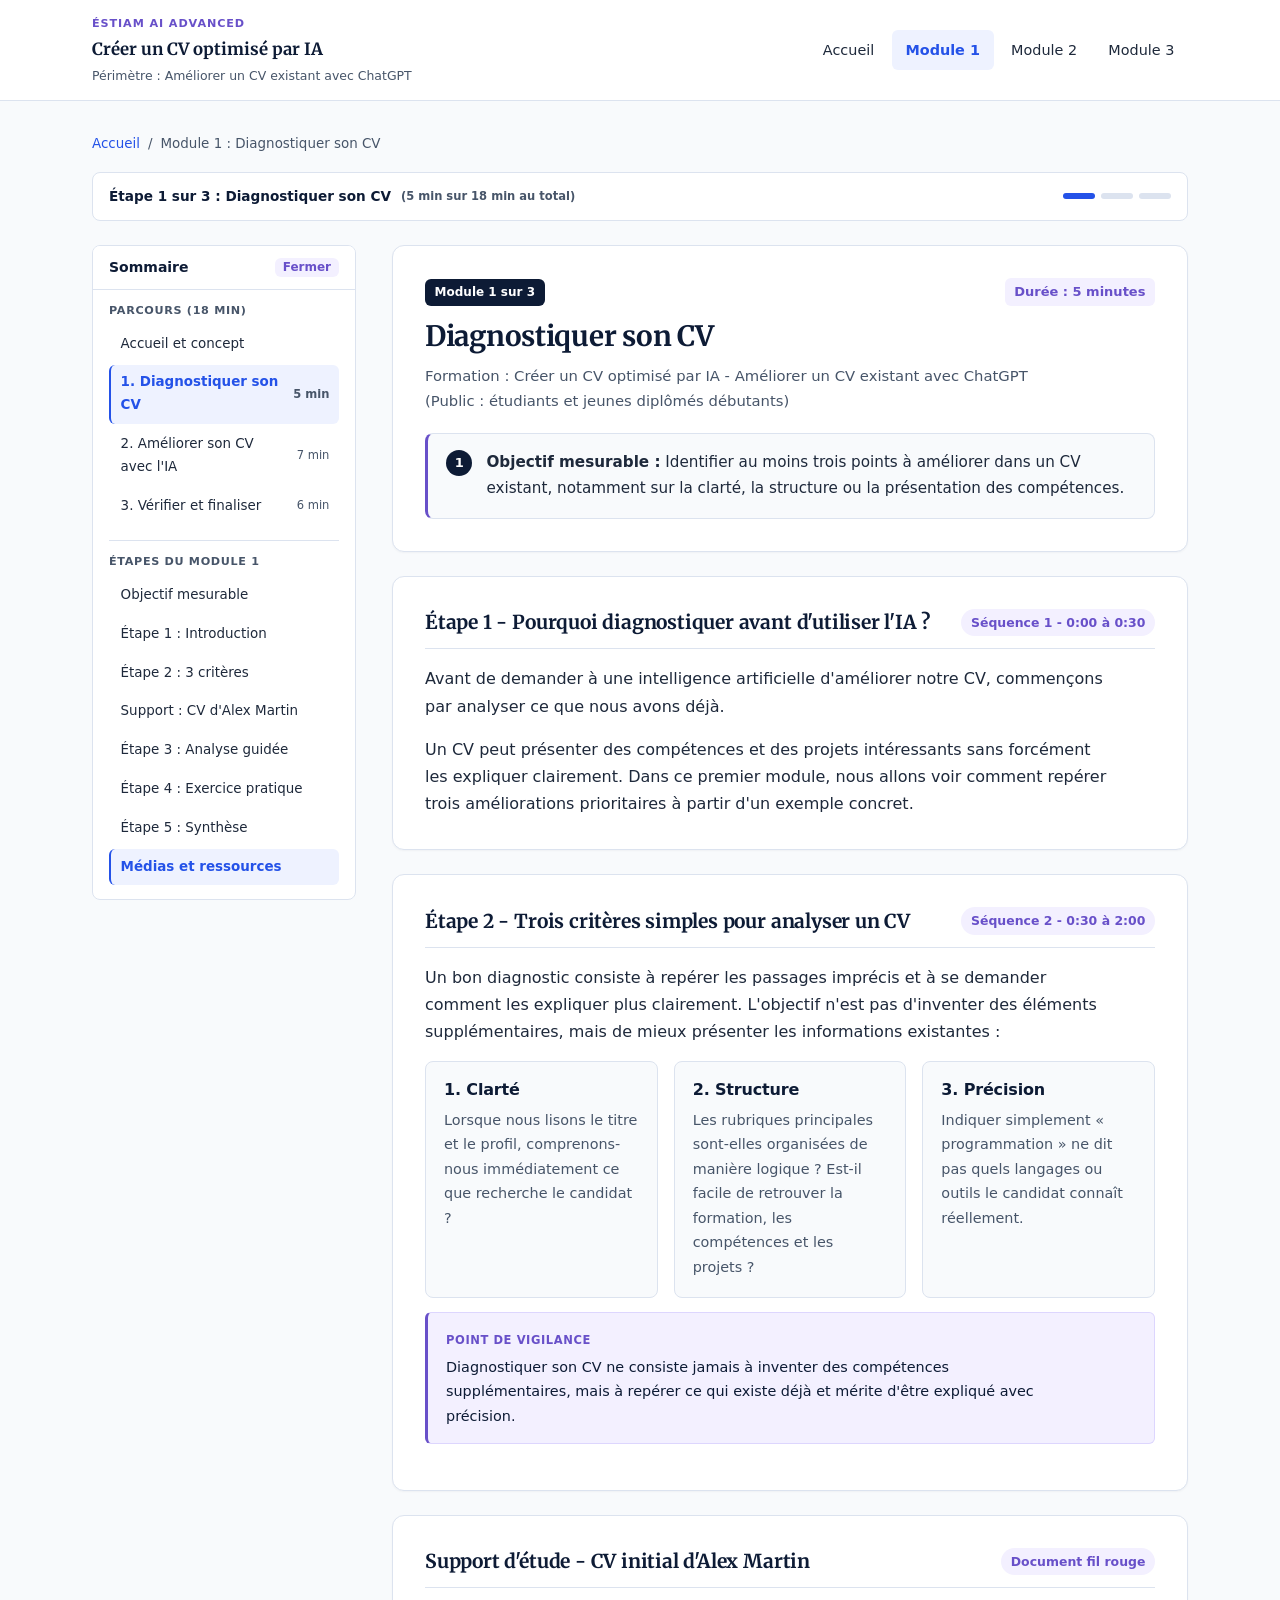
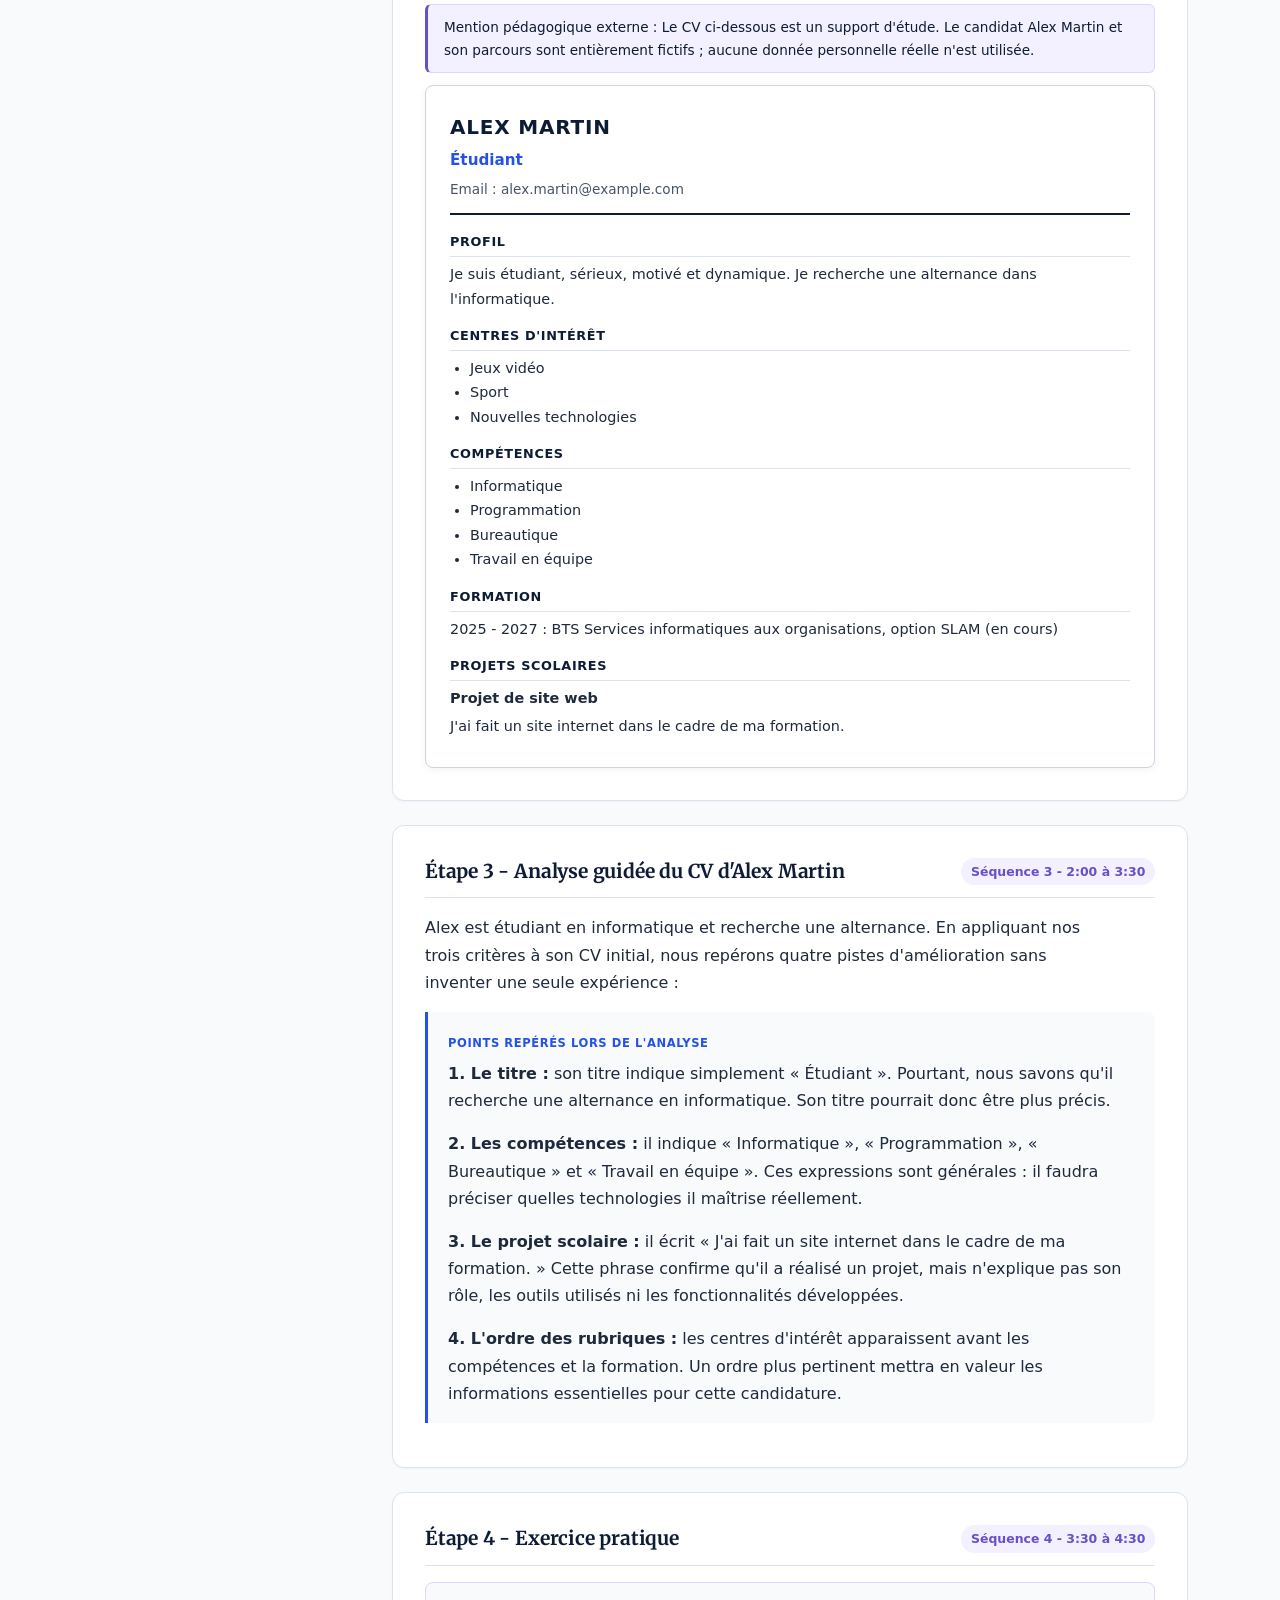
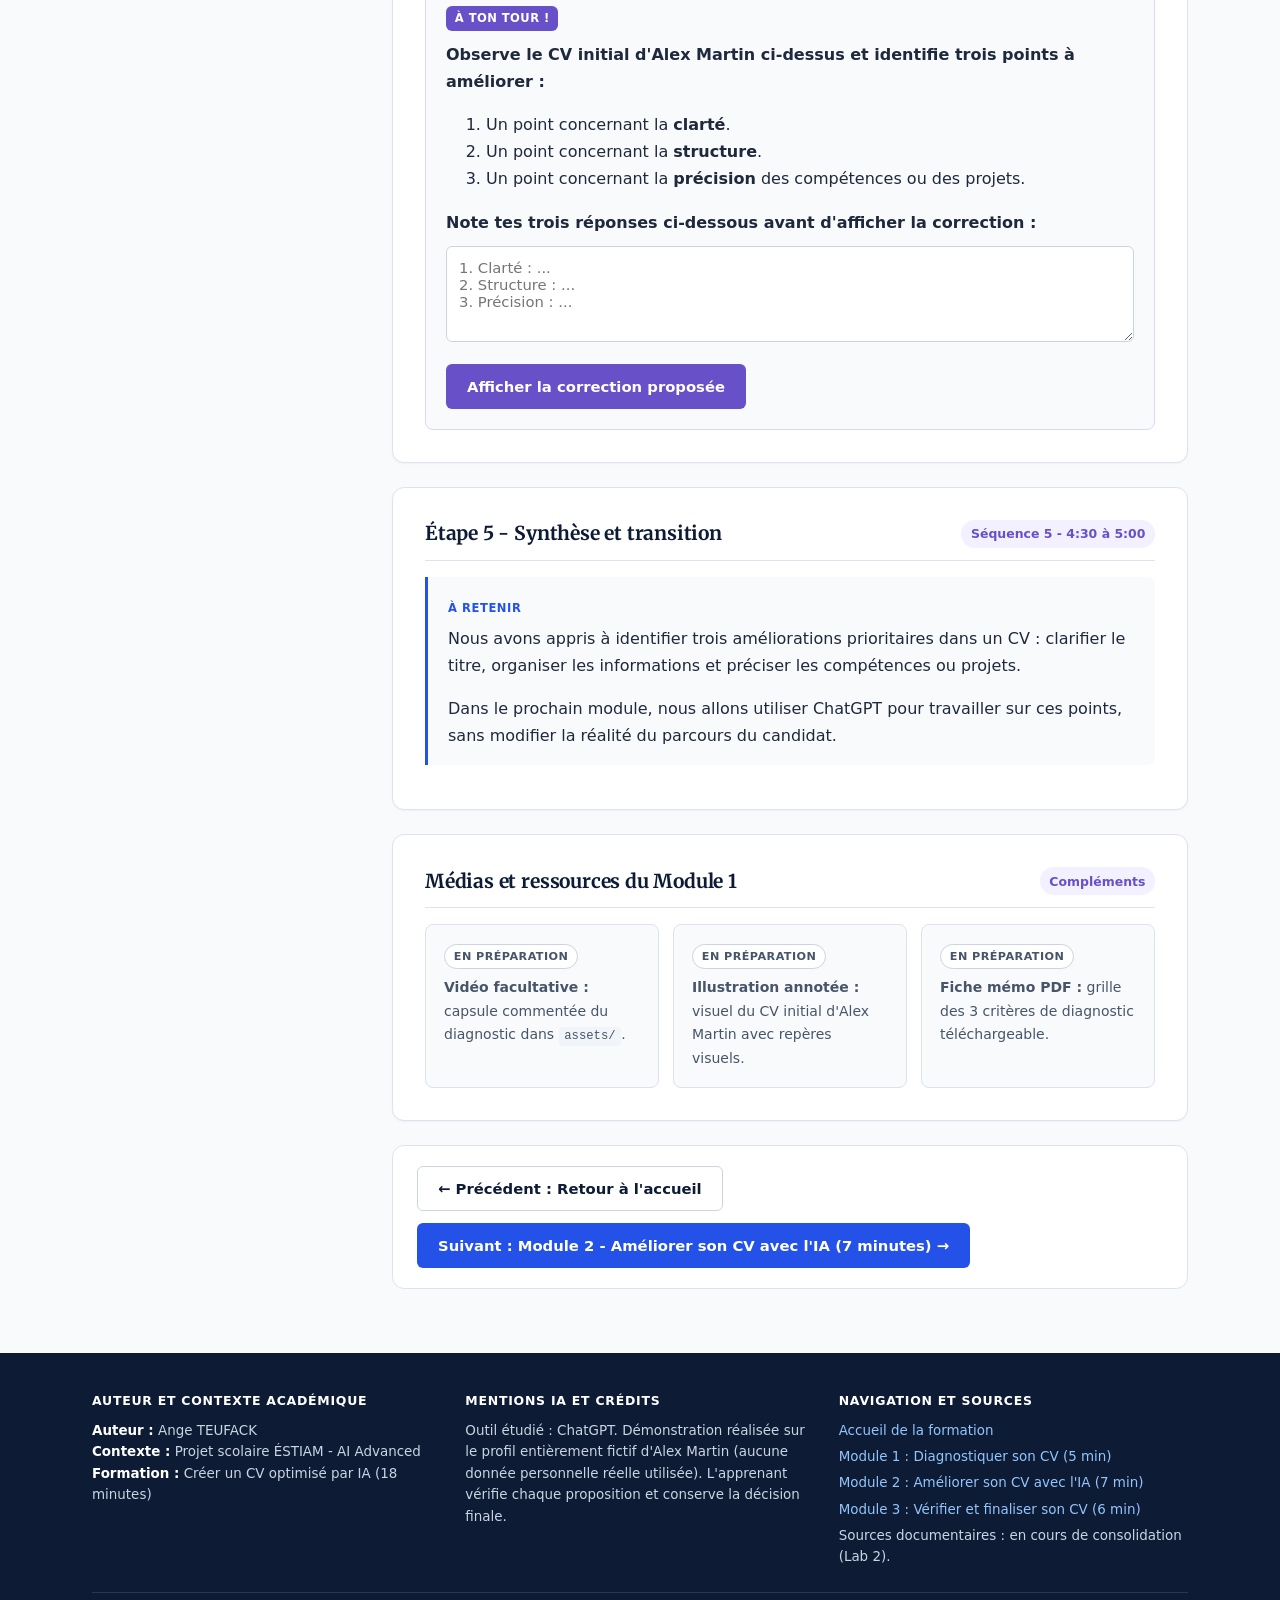
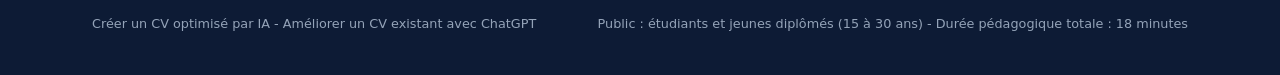
==== commit d5608d6d: "AG-05 : optimisation UX/UI finale, methode et bibliotheque de prompts" ====
--- a/modules/module-1.html
+++ b/modules/module-1.html
@@ -57,19 +57,32 @@
         </ol>
       </nav>
 
+      <!-- Progression de navigation correspondant à l'étape réelle (Module 1 sur 3) -->
+      <div class="course-step-bar" role="region" aria-label="Position dans le parcours">
+        <div class="step-bar-info">
+          <span>Étape 1 sur 3 : Diagnostiquer son CV</span>
+          <span class="sidebar-time">(5 min sur 18 min au total)</span>
+        </div>
+        <div class="step-bar-dots" aria-hidden="true">
+          <span class="step-dot is-current"></span>
+          <span class="step-dot"></span>
+          <span class="step-dot"></span>
+        </div>
+      </div>
+
       <div class="page-layout">
-        <!-- Navigation latérale accessible -->
+        <!-- Navigation latérale discrète et repliable -->
         <aside class="course-sidebar" aria-label="Navigation du parcours et des sections du module 1">
           <div class="sidebar-panel">
             <button
               type="button"
               class="sidebar-toggle"
               id="sidebar-toggle"
-              aria-expanded="false"
+              aria-expanded="true"
               aria-controls="sidebar-body"
             >
-              <span>Sommaire du Module 1</span>
-              <span class="sidebar-toggle-badge">Afficher</span>
+              <span>Sommaire</span>
+              <span class="sidebar-toggle-badge">Fermer</span>
             </button>
 
             <div id="sidebar-body" class="sidebar-body">
@@ -103,23 +116,23 @@
               </div>
 
               <div class="sidebar-group">
-                <h2 class="sidebar-heading">Sections du Module 1</h2>
+                <h2 class="sidebar-heading">Étapes du Module 1</h2>
                 <ul class="sidebar-list">
-                  <li><a href="#objectif-module" class="sidebar-link">Objectif mesurable</a></li>
-                  <li><a href="#sequence-1" class="sidebar-link">Séquence 1 : Introduction</a></li>
-                  <li><a href="#sequence-2" class="sidebar-link">Séquence 2 : 3 critères</a></li>
-                  <li><a href="#cv-alex-initial" class="sidebar-link">CV initial d'Alex Martin</a></li>
-                  <li><a href="#sequence-3" class="sidebar-link">Séquence 3 : Analyse guidée</a></li>
-                  <li><a href="#sequence-4" class="sidebar-link">Séquence 4 : Exercice pratique</a></li>
-                  <li><a href="#sequence-5" class="sidebar-link">Séquence 5 : Synthèse</a></li>
-                  <li><a href="#supports-module-1" class="sidebar-link">Vidéo et ressources</a></li>
+                  <li><a href="#objectif-module" class="sidebar-link is-active">Objectif mesurable</a></li>
+                  <li><a href="#sequence-1" class="sidebar-link">Étape 1 : Introduction</a></li>
+                  <li><a href="#sequence-2" class="sidebar-link">Étape 2 : 3 critères</a></li>
+                  <li><a href="#cv-alex-initial" class="sidebar-link">Support : CV d'Alex Martin</a></li>
+                  <li><a href="#sequence-3" class="sidebar-link">Étape 3 : Analyse guidée</a></li>
+                  <li><a href="#sequence-4" class="sidebar-link">Étape 4 : Exercice pratique</a></li>
+                  <li><a href="#sequence-5" class="sidebar-link">Étape 5 : Synthèse</a></li>
+                  <li><a href="#supports-module-1" class="sidebar-link">Médias et ressources</a></li>
                 </ul>
               </div>
             </div>
           </div>
         </aside>
 
-        <!-- Contenu détaillé du Module 1 -->
+        <!-- Contenu détaillé du Module 1 découpé en étapes respirantes -->
         <div class="page-content">
           <article class="module-detail" aria-labelledby="titre-module">
             <header class="module-detail-header">
@@ -131,47 +144,38 @@
               <p class="module-detail-context">
                 Formation : Créer un CV optimisé par IA - Améliorer un CV existant avec ChatGPT (Public : étudiants et jeunes diplômés débutants)
               </p>
-            </header>
-
-            <!-- Objectif pédagogique mesurable du module 1 -->
-            <section id="objectif-module" aria-labelledby="titre-obj-m1">
-              <h2 id="titre-obj-m1" class="section-title">Objectif pédagogique du module</h2>
-              <div class="objective-item" style="margin-top: 0.75rem;">
+
+              <!-- Objectif pédagogique mesurable du module 1 -->
+              <div id="objectif-module" class="objective-item" aria-label="Objectif pédagogique du module 1">
                 <span class="objective-number" aria-hidden="true">1</span>
                 <p class="objective-text">
                   <strong>Objectif mesurable :</strong> Identifier au moins trois points à améliorer dans un CV existant, notamment sur la clarté, la structure ou la présentation des compétences.
                 </p>
               </div>
-            </section>
-
-            <!-- Séquence 1 - Introduction -->
+            </header>
+
+            <!-- Étape 1 (Séquence 1) - Introduction -->
             <section id="sequence-1" class="sequence-block" aria-labelledby="titre-seq-1">
               <div class="sequence-header">
-                <h2 id="titre-seq-1" class="sequence-title">Séquence 1 - Introduction</h2>
-                <span class="sequence-timing">0:00 à 0:30</span>
-              </div>
-              <div class="narration-box">
-                <span class="narration-label">Explication pédagogique</span>
-                <p>
-                  Avant de demander à une intelligence artificielle d'améliorer notre CV, commençons par analyser ce que nous avons déjà.
-                </p>
-                <p>
-                  Un CV peut présenter des compétences et des projets intéressants sans forcément les expliquer clairement.
-                </p>
-                <p>
-                  Dans ce premier module, nous allons voir comment repérer trois améliorations prioritaires à partir d'un exemple concret.
-                </p>
-              </div>
-            </section>
-
-            <!-- Séquence 2 - Trois critères pour analyser un CV -->
+                <h2 id="titre-seq-1" class="sequence-title">Étape 1 - Pourquoi diagnostiquer avant d'utiliser l'IA ?</h2>
+                <span class="sequence-timing">Séquence 1 - 0:00 à 0:30</span>
+              </div>
+              <p>
+                Avant de demander à une intelligence artificielle d'améliorer notre CV, commençons par analyser ce que nous avons déjà.
+              </p>
+              <p>
+                Un CV peut présenter des compétences et des projets intéressants sans forcément les expliquer clairement. Dans ce premier module, nous allons voir comment repérer trois améliorations prioritaires à partir d'un exemple concret.
+              </p>
+            </section>
+
+            <!-- Étape 2 (Séquence 2) - Trois critères pour analyser un CV -->
             <section id="sequence-2" class="sequence-block" aria-labelledby="titre-seq-2">
               <div class="sequence-header">
-                <h2 id="titre-seq-2" class="sequence-title">Séquence 2 - Trois critères pour analyser un CV</h2>
-                <span class="sequence-timing">0:30 à 2:00</span>
+                <h2 id="titre-seq-2" class="sequence-title">Étape 2 - Trois critères simples pour analyser un CV</h2>
+                <span class="sequence-timing">Séquence 2 - 0:30 à 2:00</span>
               </div>
               <p>
-                Pour diagnostiquer un CV, nous utilisons trois critères simples. L'objectif n'est pas d'inventer des éléments supplémentaires, mais de mieux présenter les informations existantes :
+                Un bon diagnostic consiste à repérer les passages imprécis et à se demander comment les expliquer plus clairement. L'objectif n'est pas d'inventer des éléments supplémentaires, mais de mieux présenter les informations existantes :
               </p>
 
               <div class="criteria-grid">
@@ -190,15 +194,24 @@
                 <div class="criteria-card">
                   <h3>3. Précision</h3>
                   <p>
-                    Indiquer simplement « programmation » ne dit pas quels langages ou outils le candidat connaît réellement. Repérons les passages imprécis.
-                  </p>
-                </div>
+                    Indiquer simplement « programmation » ne dit pas quels langages ou outils le candidat connaît réellement.
+                  </p>
+                </div>
+              </div>
+              <div class="vigilance-box" role="note">
+                <span class="vigilance-label">Point de vigilance</span>
+                <p>
+                  Diagnostiquer son CV ne consiste jamais à inventer des compétences supplémentaires, mais à repérer ce qui existe déjà et mérite d'être expliqué avec précision.
+                </p>
               </div>
             </section>
 
             <!-- Support de démonstration : CV initial d'Alex Martin (avec mention externe obligatoire) -->
-            <section id="cv-alex-initial" aria-labelledby="titre-cv-initial">
-              <h2 id="titre-cv-initial" class="section-title">Support d'étude : CV initial d'Alex Martin</h2>
+            <section id="cv-alex-initial" class="sequence-block" aria-labelledby="titre-cv-initial">
+              <div class="sequence-header">
+                <h2 id="titre-cv-initial" class="sequence-title">Support d'étude - CV initial d'Alex Martin</h2>
+                <span class="sequence-timing">Document fil rouge</span>
+              </div>
               <!--
                 Conformément aux consignes pédagogiques, la mention indiquant qu'Alex Martin
                 est un candidat fictif est placée dans <figcaption class="demo-cv-notice">,
@@ -254,34 +267,37 @@
               </figure>
             </section>
 
-            <!-- Séquence 3 - Analyse guidée du CV d'Alex Martin -->
+            <!-- Étape 3 (Séquence 3) - Analyse guidée du CV d'Alex Martin -->
             <section id="sequence-3" class="sequence-block" aria-labelledby="titre-seq-3">
               <div class="sequence-header">
-                <h2 id="titre-seq-3" class="sequence-title">Séquence 3 - Analyse guidée du CV d'Alex Martin</h2>
-                <span class="sequence-timing">2:00 à 3:30</span>
-              </div>
+                <h2 id="titre-seq-3" class="sequence-title">Étape 3 - Analyse guidée du CV d'Alex Martin</h2>
+                <span class="sequence-timing">Séquence 3 - 2:00 à 3:30</span>
+              </div>
+              <p>
+                Alex est étudiant en informatique et recherche une alternance. En appliquant nos trois critères à son CV initial, nous repérons quatre pistes d'amélioration sans inventer une seule expérience :
+              </p>
               <div class="narration-box">
-                <span class="narration-label">Observations guidées</span>
-                <p>
-                  <strong>1. Le titre :</strong> Son titre indique simplement « Étudiant ». Pourtant, nous savons qu'il recherche une alternance en informatique. Son titre pourrait donc être plus précis.
-                </p>
-                <p>
-                  <strong>2. Les compétences :</strong> Dans sa rubrique compétences, il indique « Informatique », « Programmation », « Bureautique » et « Travail en équipe ». Ces expressions sont générales. Pour les améliorer, il faudra lui demander quelles technologies il maîtrise réellement et comment il peut illustrer ses compétences.
-                </p>
-                <p>
-                  <strong>3. Le projet scolaire :</strong> Il écrit : « J'ai fait un site internet dans le cadre de ma formation. » Cette phrase confirme qu'il a réalisé un projet, mais elle n'explique pas son rôle, les outils utilisés ni les fonctionnalités développées.
-                </p>
-                <p>
-                  <strong>4. L'ordre des rubriques :</strong> Les centres d'intérêt apparaissent avant les compétences et la formation. Nous pourrons réfléchir à un ordre qui met mieux en valeur les informations importantes pour cette candidature.
-                </p>
-              </div>
-            </section>
-
-            <!-- Séquence 4 - Exercice pratique -->
+                <span class="narration-label">Points repérés lors de l'analyse</span>
+                <p>
+                  <strong>1. Le titre :</strong> son titre indique simplement « Étudiant ». Pourtant, nous savons qu'il recherche une alternance en informatique. Son titre pourrait donc être plus précis.
+                </p>
+                <p>
+                  <strong>2. Les compétences :</strong> il indique « Informatique », « Programmation », « Bureautique » et « Travail en équipe ». Ces expressions sont générales : il faudra préciser quelles technologies il maîtrise réellement.
+                </p>
+                <p>
+                  <strong>3. Le projet scolaire :</strong> il écrit « J'ai fait un site internet dans le cadre de ma formation. » Cette phrase confirme qu'il a réalisé un projet, mais n'explique pas son rôle, les outils utilisés ni les fonctionnalités développées.
+                </p>
+                <p>
+                  <strong>4. L'ordre des rubriques :</strong> les centres d'intérêt apparaissent avant les compétences et la formation. Un ordre plus pertinent mettra en valeur les informations essentielles pour cette candidature.
+                </p>
+              </div>
+            </section>
+
+            <!-- Étape 4 (Séquence 4) - Exercice pratique -->
             <section id="sequence-4" class="sequence-block" aria-labelledby="titre-seq-4">
               <div class="sequence-header">
-                <h2 id="titre-seq-4" class="sequence-title">Séquence 4 - Exercice pratique</h2>
-                <span class="sequence-timing">3:30 à 4:30</span>
+                <h2 id="titre-seq-4" class="sequence-title">Étape 4 - Exercice pratique</h2>
+                <span class="sequence-timing">Séquence 4 - 3:30 à 4:30</span>
               </div>
 
               <div class="exercise-card">
@@ -328,11 +344,11 @@
               </div>
             </section>
 
-            <!-- Séquence 5 - Correction, synthèse et transition -->
+            <!-- Étape 5 (Séquence 5) - Synthèse et transition -->
             <section id="sequence-5" class="sequence-block" aria-labelledby="titre-seq-5">
               <div class="sequence-header">
-                <h2 id="titre-seq-5" class="sequence-title">Séquence 5 - Synthèse et transition</h2>
-                <span class="sequence-timing">4:30 à 5:00</span>
+                <h2 id="titre-seq-5" class="sequence-title">Étape 5 - Synthèse et transition</h2>
+                <span class="sequence-timing">Séquence 5 - 4:30 à 5:00</span>
               </div>
               <div class="narration-box">
                 <span class="narration-label">À retenir</span>
@@ -345,14 +361,31 @@
               </div>
             </section>
 
-            <!-- Supports multimédias et ressources en préparation -->
-            <section id="supports-module-1" aria-labelledby="titre-supports-m1" style="margin-top: 1.75rem;">
-              <h2 id="titre-supports-m1" class="section-title">Supports vidéo et fiche PDF du module</h2>
-              <div class="placeholder-box" style="margin-top: 0.75rem;">
-                <span class="placeholder-badge">Supports complémentaires en préparation</span>
-                <p class="placeholder-notice">
-                  La capsule vidéo et la fiche récapitulative PDF (Handout) associées à ce module sont en cours de production à partir du script validé.
-                </p>
+            <!-- Emplacements discrets pour médias et ressources facultatifs -->
+            <section id="supports-module-1" class="sequence-block" aria-labelledby="titre-supports-m1">
+              <div class="sequence-header">
+                <h2 id="titre-supports-m1" class="sequence-title">Médias et ressources du Module 1</h2>
+                <span class="sequence-timing">Compléments</span>
+              </div>
+              <div class="discreet-resources-grid">
+                <div class="placeholder-box">
+                  <span class="placeholder-badge">En préparation</span>
+                  <p class="placeholder-notice">
+                    <strong>Vidéo facultative :</strong> capsule commentée du diagnostic dans <code>assets/</code>.
+                  </p>
+                </div>
+                <div class="placeholder-box">
+                  <span class="placeholder-badge">En préparation</span>
+                  <p class="placeholder-notice">
+                    <strong>Illustration annotée :</strong> visuel du CV initial d'Alex Martin avec repères visuels.
+                  </p>
+                </div>
+                <div class="placeholder-box">
+                  <span class="placeholder-badge">En préparation</span>
+                  <p class="placeholder-notice">
+                    <strong>Fiche mémo PDF :</strong> grille des 3 critères de diagnostic téléchargeable.
+                  </p>
+                </div>
               </div>
             </section>
 
@@ -376,25 +409,25 @@
     <div class="container">
       <div class="footer-grid">
         <div class="footer-col">
-          <h3>Auteur et contexte</h3>
+          <h3>Auteur et contexte académique</h3>
           <p><strong>Auteur :</strong> Ange TEUFACK</p>
           <p><strong>Contexte :</strong> Projet scolaire ÉSTIAM - AI Advanced</p>
           <p><strong>Formation :</strong> Créer un CV optimisé par IA (18 minutes)</p>
         </div>
         <div class="footer-col">
-          <h3>Crédits IA et éthique</h3>
+          <h3>Mentions IA et crédits</h3>
           <p>
             Outil étudié : ChatGPT. Démonstration réalisée sur le profil entièrement fictif d'Alex Martin (aucune donnée personnelle réelle utilisée). L'apprenant vérifie chaque proposition et conserve la décision finale.
           </p>
         </div>
         <div class="footer-col">
-          <h3>Sources et navigation</h3>
+          <h3>Navigation et sources</h3>
           <ul>
             <li><a href="../index.html">Accueil de la formation</a></li>
-            <li><a href="module-1.html">Module 1 : Diagnostiquer son CV</a></li>
-            <li><a href="module-2.html">Module 2 : Améliorer son CV avec l'IA</a></li>
-            <li><a href="module-3.html">Module 3 : Vérifier et finaliser son CV</a></li>
-            <li><span>Sources documentaires : références de vérification en cours de consolidation (Lab 2).</span></li>
+            <li><a href="module-1.html">Module 1 : Diagnostiquer son CV (5 min)</a></li>
+            <li><a href="module-2.html">Module 2 : Améliorer son CV avec l'IA (7 min)</a></li>
+            <li><a href="module-3.html">Module 3 : Vérifier et finaliser son CV (6 min)</a></li>
+            <li><span>Sources documentaires : en cours de consolidation (Lab 2).</span></li>
           </ul>
         </div>
       </div>
--- a/css/style.css
+++ b/css/style.css
@@ -1,52 +1,66 @@
 /* ==========================================================================
    Feuille de style principale - Créer un CV optimisé par IA
    Périmètre : Améliorer un CV existant avec ChatGPT (ÉSTIAM AI Advanced)
-   Approche : Mobile-first, accessible (WCAG AA/AAA), identité Bleu / Blanc / Violet
+   Direction artistique (AG-05) :
+   - Bleu nuit : #0D1B35
+   - Bleu principal : #2452E8
+   - Violet discret : #6850C9
+   - Fond : #F8FAFC
+   - Blanc : #FFFFFF
+   - Typographie : Merriweather (titres) et sans-serif moderne (textes)
    ========================================================================== */
 
-/* 1. Variables CSS (Design Tokens - Identité Bleu, Blanc et Violet) */
+/* Police éditoriale Merriweather (avec repli serif système instantané) */
+@import url("https://fonts.googleapis.com/css2?family=Merriweather:wght@700;900&display=swap");
+
+/* 1. Variables CSS (Design Tokens) */
 :root {
-  --color-bg: #f8fafc;
-  --color-surface: #ffffff;
-  --color-surface-subtle: #f1f5f9;
-  --color-text: #0f172a;
+  --color-navy: #0D1B35;
+  --color-bg: #F8FAFC;
+  --color-surface: #FFFFFF;
+  --color-surface-subtle: #F1F5F9;
+  --color-text: #0D1B35;
+  --color-text-body: #1E293B;
   --color-text-muted: #475569;
 
   /* Bleu principal */
-  --color-primary: #1d4ed8;
-  --color-primary-hover: #1e40af;
-  --color-primary-subtle: #eff6ff;
-
-  /* Violet pédagogique (accents, badges, repères méthodologiques) */
-  --color-accent: #6d28d9;
-  --color-accent-hover: #5b21b6;
-  --color-accent-subtle: #f3e8ff;
-  --color-accent-border: #ddd6fe;
-
-  /* États pédagogiques (succès, attention, neutre) */
-  --color-success-bg: #ecfdf5;
-  --color-success-text: #065f46;
-  --color-success-border: #a7f3d0;
-  --color-warning-bg: #fffbeb;
-  --color-warning-text: #92400e;
-  --color-warning-border: #fde68a;
-
-  --color-border: #cbd5e1;
-  --color-focus: #ea580c;
-  --color-badge-bg: #e0e7ff;
-  --color-badge-text: #1e3a8a;
-
-  --font-sans: system-ui, -apple-system, "Segoe UI", Roboto, Helvetica, Arial, sans-serif;
+  --color-primary: #2452E8;
+  --color-primary-hover: #1B41C2;
+  --color-primary-subtle: #EEF2FF;
+  --color-primary-border: #C7D2FE;
+
+  /* Violet discret */
+  --color-accent: #6850C9;
+  --color-accent-hover: #543EB0;
+  --color-accent-subtle: #F4F1FC;
+  --color-accent-soft: #F3F0FF;
+  --color-accent-border: #DDD6FE;
+
+  /* États pédagogiques sobres */
+  --color-success-bg: #F0FDF4;
+  --color-success-text: #166534;
+  --color-success-border: #BBF7D0;
+  --color-note-bg: #FFFBEB;
+  --color-note-text: #92400E;
+  --color-note-border: #FDE68A;
+
+  --color-border: #DCE3EF;
+  --color-border-strong: #CBD5E1;
+  --color-focus: #2452E8;
+
+  --font-serif: "Merriweather", Georgia, "Times New Roman", serif;
+  --font-sans: "Inter", system-ui, -apple-system, "Segoe UI", Roboto, Helvetica, Arial, sans-serif;
   --font-mono: ui-monospace, SFMono-Regular, Menlo, Monaco, Consolas, monospace;
+
   --radius-sm: 0.375rem;
-  --radius-md: 0.625rem;
-  --radius-lg: 0.875rem;
-  --shadow-sm: 0 1px 3px 0 rgba(15, 23, 42, 0.06);
-  --shadow-md: 0 4px 14px -2px rgba(29, 78, 216, 0.08);
-  --container-max: 76rem;
-}
-
-/* 2. Réinitialisation minimale et règles de base */
+  --radius-md: 0.5rem;
+  --radius-lg: 0.75rem;
+  --shadow-subtle: 0 1px 2px rgba(13, 27, 53, 0.04);
+  --shadow-card: 0 2px 8px rgba(13, 27, 53, 0.05);
+  --container-max: 72rem;
+}
+
+/* 2. Réinitialisation minimale et typographie de base */
 *,
 *::before,
 *::after {
@@ -56,7 +70,7 @@
 html {
   font-size: 100%;
   scroll-behavior: smooth;
-  scroll-padding-top: 5rem;
+  scroll-padding-top: 5.5rem;
 }
 
 body {
@@ -65,12 +79,40 @@
   display: flex;
   flex-direction: column;
   font-family: var(--font-sans);
-  line-height: 1.6;
-  color: var(--color-text);
+  font-size: 1rem;
+  line-height: 1.7;
+  color: var(--color-text-body);
   background-color: var(--color-bg);
-}
-
-/* Respect de la préférence utilisateur pour la réduction des animations */
+  -webkit-font-smoothing: antialiased;
+}
+
+h1,
+h2,
+h3,
+.serif-heading {
+  font-family: var(--font-serif);
+  color: var(--color-navy);
+  line-height: 1.3;
+  letter-spacing: -0.01em;
+}
+
+p {
+  margin-block: 0 1rem;
+  max-width: 68ch;
+}
+
+p:last-child {
+  margin-bottom: 0;
+}
+
+code {
+  font-family: var(--font-mono);
+  font-size: 0.875em;
+  background-color: var(--color-surface-subtle);
+  padding: 0.15rem 0.35rem;
+  border-radius: 0.25rem;
+}
+
 @media (prefers-reduced-motion: reduce) {
   html {
     scroll-behavior: auto;
@@ -83,7 +125,7 @@
   }
 }
 
-/* 3. Accessibilité : indicateur de focus clavier haute visibilité et lien d'évitement */
+/* 3. Accessibilité : focus clavier visible et lien d'évitement */
 :focus-visible {
   outline: 3px solid var(--color-focus);
   outline-offset: 3px;
@@ -95,7 +137,7 @@
   left: 1rem;
   z-index: 1000;
   padding: 0.75rem 1.25rem;
-  background-color: var(--color-text);
+  background-color: var(--color-navy);
   color: var(--color-surface);
   font-weight: 600;
   text-decoration: none;
@@ -107,92 +149,83 @@
   top: 1rem;
 }
 
-/* 4. Conteneur de mise en page */
+/* 4. Conteneur principal */
 .container {
   width: 100%;
   max-width: var(--container-max);
   margin-inline: auto;
-  padding-inline: 1rem;
-}
-
-/* 5. En-tête et navigation principale (Mobile-first) */
+  padding-inline: 1.25rem;
+}
+
+/* 5. En-tête épuré et navigation principale */
 .site-header {
   background-color: var(--color-surface);
   border-bottom: 1px solid var(--color-border);
-  box-shadow: var(--shadow-sm);
   position: sticky;
   top: 0;
   z-index: 100;
 }
 
-/* Liseré supérieur dégradé bleu-violet */
-.site-header::before {
-  content: "";
-  display: block;
-  height: 4px;
-  background: linear-gradient(90deg, var(--color-primary) 0%, var(--color-accent) 100%);
-}
-
 .header-inner {
   display: flex;
   flex-wrap: wrap;
   align-items: center;
   justify-content: space-between;
-  padding-block: 0.75rem;
-  gap: 0.75rem;
+  padding-block: 0.875rem;
+  gap: 1rem;
 }
 
 .site-brand {
   display: inline-flex;
   flex-direction: column;
   text-decoration: none;
-  color: var(--color-text);
-  gap: 0.125rem;
+  color: var(--color-navy);
+  gap: 0.1rem;
 }
 
 .brand-badge {
-  font-size: 0.75rem;
+  font-size: 0.7rem;
   font-weight: 700;
   text-transform: uppercase;
-  letter-spacing: 0.05em;
+  letter-spacing: 0.08em;
   color: var(--color-accent);
 }
 
 .brand-title {
+  font-family: var(--font-serif);
   font-size: 1.05rem;
   font-weight: 700;
-  color: var(--color-text);
+  color: var(--color-navy);
 }
 
 .brand-scope {
-  font-size: 0.8125rem;
-  color: var(--color-text-muted);
-  font-weight: 500;
-}
-
-/* Bouton de menu mobile (affiché sur petits écrans lorsque JS est actif) */
+  font-size: 0.78rem;
+  color: var(--color-text-muted);
+}
+
+/* Bouton de menu mobile */
 .nav-toggle {
   display: none;
   align-items: center;
   gap: 0.5rem;
-  padding: 0.5rem 0.75rem;
+  padding: 0.5rem 0.85rem;
+  background-color: var(--color-surface);
+  color: var(--color-navy);
+  border: 1px solid var(--color-border-strong);
+  border-radius: var(--radius-sm);
+  font-family: inherit;
+  font-size: 0.875rem;
+  font-weight: 600;
+  cursor: pointer;
+}
+
+.nav-toggle:hover {
   background-color: var(--color-surface-subtle);
-  color: var(--color-text);
-  border: 1px solid var(--color-border);
-  border-radius: var(--radius-sm);
-  font-family: inherit;
-  font-size: 0.9375rem;
-  font-weight: 600;
-  cursor: pointer;
-}
-
-.nav-toggle:hover {
-  background-color: var(--color-badge-bg);
 }
 
 .nav-toggle-icon {
   display: inline-block;
-  width: 1.125rem;
+  width: 1rem;
   height: 2px;
   background-color: currentColor;
   position: relative;
@@ -203,7 +236,7 @@
   content: "";
   position: absolute;
   left: 0;
-  width: 1.125rem;
+  width: 1rem;
   height: 2px;
   background-color: currentColor;
 }
@@ -235,7 +268,7 @@
 .nav-list {
   list-style: none;
   margin: 0;
-  padding: 0.5rem 0 0;
+  padding: 0.75rem 0 0.25rem;
   display: flex;
   flex-direction: column;
   gap: 0.25rem;
@@ -244,13 +277,13 @@
 .nav-link {
   display: flex;
   align-items: center;
-  gap: 0.375rem;
-  padding: 0.5rem 0.75rem;
+  padding: 0.5rem 0.85rem;
   text-decoration: none;
-  color: var(--color-text);
+  color: var(--color-text-body);
   font-weight: 500;
   border-radius: var(--radius-sm);
-  font-size: 0.9375rem;
+  font-size: 0.9rem;
+  transition: background-color 0.15s ease, color 0.15s ease;
 }
 
 .nav-link:hover {
@@ -261,36 +294,78 @@
 .nav-link[aria-current="page"] {
   background-color: var(--color-primary-subtle);
   color: var(--color-primary);
-  font-weight: 700;
-  border-bottom: 2px solid var(--color-primary);
-}
-
-/* 6. Mise en page avec barre latérale (Mobile sans chevauchement + Desktop Sticky) */
+  font-weight: 600;
+}
+
+/* 6. Structure principale et barre de progression de navigation honnête */
 .site-main {
   flex: 1;
-  padding-block: 1.5rem 3rem;
+  padding-block: 2rem 4rem;
 }
 
 .site-main:focus {
   outline: none;
 }
 
+/* Bandeau d'étape du parcours (affiche uniquement la position réelle de la page) */
+.course-step-bar {
+  display: flex;
+  flex-wrap: wrap;
+  align-items: center;
+  justify-content: space-between;
+  gap: 0.75rem;
+  padding: 0.75rem 1rem;
+  margin-bottom: 1.5rem;
+  background-color: var(--color-surface);
+  border: 1px solid var(--color-border);
+  border-radius: var(--radius-md);
+  font-size: 0.85rem;
+}
+
+.step-bar-info {
+  display: flex;
+  align-items: center;
+  gap: 0.625rem;
+  font-weight: 600;
+  color: var(--color-navy);
+}
+
+.step-bar-dots {
+  display: inline-flex;
+  align-items: center;
+  gap: 0.375rem;
+}
+
+.step-dot {
+  width: 2rem;
+  height: 0.375rem;
+  border-radius: 999px;
+  background-color: var(--color-border);
+}
+
+.step-dot.is-current {
+  background-color: var(--color-primary);
+}
+
+.step-dot.is-past {
+  background-color: var(--color-accent);
+}
+
+/* 7. Mise en page avec sommaire latéral discret et repliable */
 .page-layout {
   display: flex;
   flex-direction: column;
-  gap: 1.5rem;
+  gap: 1.75rem;
 }
 
 .course-sidebar {
   width: 100%;
 }
 
-/* Panneau de navigation latérale repliable sur mobile, toujours ouvert sur desktop */
 .sidebar-panel {
   background-color: var(--color-surface);
   border: 1px solid var(--color-border);
-  border-radius: var(--radius-lg);
-  box-shadow: var(--shadow-sm);
+  border-radius: var(--radius-md);
   overflow: hidden;
 }
 
@@ -299,18 +374,23 @@
   display: flex;
   align-items: center;
   justify-content: space-between;
-  padding: 0.875rem 1.125rem;
-  background-color: var(--color-surface-subtle);
-  color: var(--color-text);
+  gap: 0.5rem;
+  padding: 0.75rem 1rem;
+  background-color: var(--color-surface);
+  color: var(--color-navy);
   border: none;
   border-bottom: 1px solid transparent;
-  font-family: inherit;
-  font-size: 0.9375rem;
-  font-weight: 700;
+  font-family: var(--font-sans);
+  font-size: 0.875rem;
+  font-weight: 600;
   text-align: left;
   cursor: pointer;
 }
 
+.sidebar-toggle:hover {
+  background-color: var(--color-surface-subtle);
+}
+
 .sidebar-toggle[aria-expanded="true"] {
   border-bottom-color: var(--color-border);
 }
@@ -320,12 +400,12 @@
   font-weight: 600;
   padding: 0.15rem 0.5rem;
   border-radius: var(--radius-sm);
-  background-color: var(--color-accent-subtle);
+  background-color: var(--color-accent-soft);
   color: var(--color-accent);
 }
 
 .sidebar-body {
-  padding: 1rem 1.125rem;
+  padding: 0.875rem 1rem;
 }
 
 .js-enabled .sidebar-body.is-collapsed {
@@ -333,18 +413,19 @@
 }
 
 .sidebar-group + .sidebar-group {
-  margin-top: 1.25rem;
-  padding-top: 1rem;
+  margin-top: 1rem;
+  padding-top: 0.875rem;
   border-top: 1px solid var(--color-border);
 }
 
 .sidebar-heading {
-  margin: 0 0 0.625rem;
-  font-size: 0.75rem;
+  font-family: var(--font-sans);
+  margin: 0 0 0.5rem;
+  font-size: 0.7rem;
   font-weight: 700;
   text-transform: uppercase;
-  letter-spacing: 0.05em;
-  color: var(--color-accent);
+  letter-spacing: 0.06em;
+  color: var(--color-text-muted);
 }
 
 .sidebar-list {
@@ -353,7 +434,7 @@
   padding: 0;
   display: flex;
   flex-direction: column;
-  gap: 0.25rem;
+  gap: 0.2rem;
 }
 
 .sidebar-link {
@@ -361,13 +442,13 @@
   align-items: center;
   justify-content: space-between;
   gap: 0.5rem;
-  padding: 0.45rem 0.625rem;
+  padding: 0.4rem 0.6rem;
   border-radius: var(--radius-sm);
   text-decoration: none;
-  font-size: 0.875rem;
-  color: var(--color-text);
+  font-size: 0.84rem;
+  color: var(--color-text-body);
   font-weight: 500;
-  border-left: 3px solid transparent;
+  border-left: 2px solid transparent;
 }
 
 .sidebar-link:hover {
@@ -379,14 +460,13 @@
 .sidebar-link.is-active {
   background-color: var(--color-primary-subtle);
   color: var(--color-primary);
-  font-weight: 700;
+  font-weight: 600;
   border-left-color: var(--color-primary);
 }
 
 .sidebar-time {
-  font-size: 0.75rem;
-  color: var(--color-text-muted);
-  font-weight: 600;
+  font-size: 0.72rem;
+  color: var(--color-text-muted);
   white-space: nowrap;
 }
 
@@ -395,108 +475,175 @@
   min-width: 0;
 }
 
-/* 7. Section Hero et présentation de l'accueil */
+/* 8. Page d'accueil : Hero aéré avec emplacement d'illustration */
 .hero {
-  background: linear-gradient(135deg, var(--color-surface) 0%, var(--color-primary-subtle) 65%, var(--color-accent-subtle) 100%);
+  background-color: var(--color-surface);
   border: 1px solid var(--color-border);
   border-radius: var(--radius-lg);
-  padding: 1.5rem;
-  margin-bottom: 2rem;
-  box-shadow: var(--shadow-md);
+  padding: 2rem 1.5rem;
+  margin-bottom: 2.5rem;
+  box-shadow: var(--shadow-card);
+}
+
+.hero-grid {
+  display: grid;
+  grid-template-columns: 1fr;
+  gap: 2rem;
+  align-items: center;
 }
 
 .hero-badges {
   display: flex;
   flex-wrap: wrap;
   gap: 0.5rem;
-  margin-bottom: 0.75rem;
+  margin-bottom: 1rem;
 }
 
 .hero-eyebrow {
   display: inline-block;
   margin: 0;
-  padding: 0.25rem 0.625rem;
-  background-color: var(--color-badge-bg);
-  color: var(--color-badge-text);
-  font-size: 0.8125rem;
-  font-weight: 700;
+  padding: 0.25rem 0.65rem;
+  background-color: var(--color-primary-subtle);
+  color: var(--color-primary);
+  font-size: 0.78rem;
+  font-weight: 600;
   border-radius: var(--radius-sm);
 }
 
 .hero-eyebrow-accent {
-  background-color: var(--color-accent-subtle);
+  background-color: var(--color-accent-soft);
   color: var(--color-accent);
-  border: 1px solid var(--color-accent-border);
 }
 
 .hero-title {
-  margin: 0 0 0.5rem;
-  font-size: 1.75rem;
-  line-height: 1.25;
-  color: var(--color-text);
+  margin: 0 0 0.625rem;
+  font-size: 2rem;
+  line-height: 1.2;
+  color: var(--color-navy);
 }
 
 .hero-subtitle {
-  margin: 0 0 0.75rem;
+  margin: 0 0 1rem;
   font-size: 1.125rem;
   font-weight: 600;
-  color: var(--color-primary);
+  color: var(--color-accent);
 }
 
 .hero-lead {
-  margin: 0 0 1.25rem;
-  font-size: 0.975rem;
-  color: var(--color-text-muted);
-  max-width: 52rem;
-}
-
-/* Grille de métadonnées validées */
+  margin: 0 0 1.5rem;
+  font-size: 1rem;
+  color: var(--color-text-muted);
+}
+
+/* Emplacement propre pour l'illustration du diagnostic de CV */
+.illustration-slot {
+  background-color: var(--color-bg);
+  border: 1px solid var(--color-border);
+  border-radius: var(--radius-md);
+  padding: 1.25rem;
+}
+
+.illustration-slot-header {
+  display: flex;
+  align-items: center;
+  justify-content: space-between;
+  gap: 0.5rem;
+  margin-bottom: 0.875rem;
+  padding-bottom: 0.625rem;
+  border-bottom: 1px solid var(--color-border);
+}
+
+.illustration-slot-title {
+  font-size: 0.82rem;
+  font-weight: 700;
+  color: var(--color-navy);
+  text-transform: uppercase;
+  letter-spacing: 0.04em;
+}
+
+.status-pill {
+  display: inline-block;
+  padding: 0.15rem 0.55rem;
+  font-size: 0.72rem;
+  font-weight: 600;
+  color: var(--color-accent);
+  background-color: var(--color-accent-soft);
+  border-radius: 999px;
+}
+
+.illustration-preview-list {
+  list-style: none;
+  margin: 0;
+  padding: 0;
+  display: flex;
+  flex-direction: column;
+  gap: 0.5rem;
+  font-size: 0.85rem;
+}
+
+.illustration-preview-item {
+  display: flex;
+  align-items: baseline;
+  justify-content: space-between;
+  gap: 0.75rem;
+  padding: 0.5rem 0.75rem;
+  background-color: var(--color-surface);
+  border: 1px solid var(--color-border);
+  border-radius: var(--radius-sm);
+}
+
+.illustration-preview-caption {
+  margin: 0.75rem 0 0;
+  font-size: 0.78rem;
+  color: var(--color-text-muted);
+}
+
+/* Bandeau sobre de métadonnées */
 .meta-grid {
   display: grid;
   grid-template-columns: 1fr;
   gap: 0.75rem;
-  margin: 0 0 1.5rem;
+  margin: 1.5rem 0;
+  padding-top: 1.25rem;
+  border-top: 1px solid var(--color-border);
 }
 
 .meta-card {
-  background-color: var(--color-surface);
-  border: 1px solid var(--color-border);
-  border-radius: var(--radius-md);
-  padding: 0.875rem 1rem;
-  box-shadow: var(--shadow-sm);
+  padding: 0.5rem 0;
 }
 
 .meta-label {
-  font-size: 0.75rem;
+  font-size: 0.72rem;
   text-transform: uppercase;
-  letter-spacing: 0.04em;
-  color: var(--color-text-muted);
-  font-weight: 700;
-  margin-bottom: 0.25rem;
+  letter-spacing: 0.05em;
+  color: var(--color-text-muted);
+  font-weight: 700;
+  margin-bottom: 0.15rem;
 }
 
 .meta-value {
   margin: 0;
-  font-size: 1rem;
-  font-weight: 700;
-  color: var(--color-text);
+  font-size: 0.95rem;
+  font-weight: 600;
+  color: var(--color-navy);
 }
 
 .hero-actions {
   display: flex;
   flex-wrap: wrap;
-  gap: 0.75rem;
-}
-
-/* 8. Boutons (liens et boutons d'action réelle) */
+  gap: 0.875rem;
+  align-items: center;
+}
+
+/* 9. Boutons d'action */
 .btn {
   display: inline-flex;
   align-items: center;
   justify-content: center;
   gap: 0.5rem;
-  padding: 0.6875rem 1.125rem;
-  font-family: inherit;
-  font-size: 0.9375rem;
+  padding: 0.75rem 1.25rem;
+  font-family: var(--font-sans);
+  font-size: 0.925rem;
   font-weight: 600;
   line-height: 1.3;
   text-decoration: none;
@@ -526,23 +673,23 @@
 
 .btn-secondary {
   background-color: var(--color-surface);
-  color: var(--color-text);
-  border-color: var(--color-border);
+  color: var(--color-navy);
+  border-color: var(--color-border-strong);
 }
 
 .btn-secondary:hover {
   background-color: var(--color-surface-subtle);
-  border-color: var(--color-text-muted);
-}
-
-/* 9. Sections pédagogiques génériques */
+  border-color: var(--color-navy);
+}
+
+/* 10. Sections de contenu et étapes pédagogiques aérées */
 .content-section {
   background-color: var(--color-surface);
   border: 1px solid var(--color-border);
   border-radius: var(--radius-lg);
-  padding: 1.5rem;
-  margin-bottom: 1.75rem;
-  box-shadow: var(--shadow-sm);
+  padding: 1.75rem 1.5rem;
+  margin-bottom: 2rem;
+  box-shadow: var(--shadow-subtle);
 }
 
 .section-header {
@@ -554,56 +701,57 @@
 
 .section-eyebrow {
   margin: 0;
-  font-size: 0.75rem;
+  font-size: 0.72rem;
   font-weight: 700;
   text-transform: uppercase;
-  letter-spacing: 0.05em;
+  letter-spacing: 0.06em;
   color: var(--color-accent);
 }
 
 .section-title {
   margin: 0;
   font-size: 1.35rem;
-  color: var(--color-text);
+  color: var(--color-navy);
 }
 
 .section-duration {
   margin: 0;
-  font-size: 0.9375rem;
-  color: var(--color-text-muted);
-  font-weight: 600;
-}
-
-/* Liste d'objectifs pédagogiques mesurables */
+  font-size: 0.875rem;
+  color: var(--color-text-muted);
+  font-weight: 600;
+}
+
+/* Objectifs pédagogiques mesurables */
 .objectives-list {
   list-style: none;
-  margin: 0;
+  margin: 0.75rem 0 0;
   padding: 0;
   display: grid;
   grid-template-columns: 1fr;
-  gap: 0.875rem;
+  gap: 0.75rem;
 }
 
 .objective-item {
   display: flex;
   align-items: flex-start;
   gap: 0.875rem;
-  padding: 1rem;
-  background-color: var(--color-surface-subtle);
-  border-left: 4px solid var(--color-accent);
-  border-radius: 0 var(--radius-md) var(--radius-md) 0;
+  padding: 1rem 1.125rem;
+  background-color: var(--color-bg);
+  border: 1px solid var(--color-border);
+  border-left: 3px solid var(--color-accent);
+  border-radius: var(--radius-md);
 }
 
 .objective-number {
   flex-shrink: 0;
-  width: 1.75rem;
-  height: 1.75rem;
+  width: 1.65rem;
+  height: 1.65rem;
   display: inline-flex;
   align-items: center;
   justify-content: center;
-  background-color: var(--color-accent);
+  background-color: var(--color-navy);
   color: var(--color-surface);
-  font-size: 0.875rem;
+  font-size: 0.8125rem;
   font-weight: 700;
   border-radius: 50%;
 }
@@ -613,7 +761,7 @@
   font-size: 0.95rem;
 }
 
-/* 10. Cartes de parcours des 3 modules */
+/* 11. Cartes des 3 modules (accueil) */
 .modules-grid {
   list-style: none;
   margin: 0;
@@ -626,18 +774,18 @@
 .module-card {
   background-color: var(--color-surface);
   border: 1px solid var(--color-border);
-  border-top: 4px solid var(--color-primary);
   border-radius: var(--radius-lg);
-  padding: 1.25rem;
+  padding: 1.5rem;
   display: flex;
   flex-direction: column;
   justify-content: space-between;
-  gap: 0.875rem;
-  box-shadow: var(--shadow-sm);
-}
-
-.module-card:nth-child(2) {
-  border-top-color: var(--color-accent);
+  gap: 1rem;
+  box-shadow: var(--shadow-subtle);
+  transition: border-color 0.15s ease;
+}
+
+.module-card:hover {
+  border-color: var(--color-primary-border);
 }
 
 .module-card-header,
@@ -652,36 +800,35 @@
 .module-number {
   display: inline-block;
   padding: 0.2rem 0.6rem;
-  background-color: var(--color-badge-bg);
-  color: var(--color-badge-text);
+  background-color: var(--color-navy);
+  color: var(--color-surface);
+  font-size: 0.75rem;
+  font-weight: 700;
+  border-radius: var(--radius-sm);
+}
+
+.module-duration {
   font-size: 0.8125rem;
-  font-weight: 700;
-  border-radius: var(--radius-sm);
-}
-
-.module-duration {
-  font-size: 0.85rem;
-  font-weight: 700;
+  font-weight: 600;
   color: var(--color-accent);
-  background-color: var(--color-accent-subtle);
-  padding: 0.2rem 0.55rem;
+  background-color: var(--color-accent-soft);
+  padding: 0.2rem 0.6rem;
   border-radius: var(--radius-sm);
 }
 
 .module-card-title {
   margin: 0;
-  font-size: 1.175rem;
+  font-size: 1.2rem;
   line-height: 1.35;
 }
 
 .module-card-link {
-  color: var(--color-text);
+  color: var(--color-navy);
   text-decoration: none;
 }
 
 .module-card-link:hover {
   color: var(--color-primary);
-  text-decoration: underline;
 }
 
 .module-card-summary {
@@ -692,171 +839,197 @@
 
 .module-card-meta {
   margin: 0;
-  font-size: 0.825rem;
-  color: var(--color-text-muted);
-  padding-top: 0.5rem;
-  border-top: 1px dashed var(--color-border);
+  font-size: 0.8125rem;
+  color: var(--color-text-muted);
+  padding-top: 0.625rem;
+  border-top: 1px solid var(--color-border);
 }
 
 .module-card-footer {
   margin-top: auto;
-  padding-top: 0.5rem;
 }
 
 .module-card-footer .btn {
   width: 100%;
 }
 
-/* 11. Cartes de critères pédagogiques (Clarté/Structure/Précision, etc.) */
+/* 12. Découpage par étapes courtes dans les pages de modules */
+.module-detail {
+  display: flex;
+  flex-direction: column;
+  gap: 1.5rem;
+}
+
+.module-detail-header {
+  background-color: var(--color-surface);
+  border: 1px solid var(--color-border);
+  border-radius: var(--radius-lg);
+  padding: 1.75rem 1.5rem;
+  box-shadow: var(--shadow-subtle);
+}
+
+.module-detail-title {
+  margin: 0.75rem 0 0.5rem;
+  font-size: 1.75rem;
+}
+
+.module-detail-context {
+  margin: 0 0 1.25rem;
+  font-size: 0.925rem;
+  color: var(--color-text-muted);
+}
+
+/* Chaque étape/séquence est une carte indépendante et respirante */
+.sequence-block {
+  background-color: var(--color-surface);
+  border: 1px solid var(--color-border);
+  border-radius: var(--radius-lg);
+  padding: 1.75rem 1.5rem;
+  box-shadow: var(--shadow-subtle);
+}
+
+.sequence-header {
+  display: flex;
+  flex-wrap: wrap;
+  align-items: center;
+  justify-content: space-between;
+  gap: 0.5rem;
+  margin-bottom: 1rem;
+  padding-bottom: 0.75rem;
+  border-bottom: 1px solid var(--color-border);
+}
+
+.sequence-title {
+  margin: 0;
+  font-size: 1.2rem;
+  color: var(--color-navy);
+}
+
+.sequence-timing {
+  font-size: 0.78rem;
+  font-weight: 600;
+  color: var(--color-accent);
+  background-color: var(--color-accent-soft);
+  padding: 0.2rem 0.6rem;
+  border-radius: 999px;
+}
+
+/* Encadrés pédagogiques sobres */
+.narration-box {
+  background-color: var(--color-bg);
+  border-left: 3px solid var(--color-primary);
+  border-radius: 0 var(--radius-md) var(--radius-md) 0;
+  padding: 1rem 1.25rem;
+  margin-block: 0.75rem;
+}
+
+.narration-label {
+  display: inline-block;
+  font-size: 0.72rem;
+  font-weight: 700;
+  text-transform: uppercase;
+  letter-spacing: 0.05em;
+  color: var(--color-primary);
+  margin-bottom: 0.4rem;
+}
+
+/* Grille de critères / repères en 3 colonnes */
 .criteria-grid {
   display: grid;
   grid-template-columns: 1fr;
   gap: 1rem;
-  margin-block: 1rem;
+  margin-top: 1rem;
 }
 
 .criteria-card {
-  background-color: var(--color-surface-subtle);
-  border: 1px solid var(--color-border);
-  border-top: 3px solid var(--color-accent);
+  background-color: var(--color-bg);
+  border: 1px solid var(--color-border);
   border-radius: var(--radius-md);
   padding: 1.125rem;
 }
 
 .criteria-card h3,
 .criteria-card h4 {
-  margin: 0 0 0.5rem;
-  font-size: 1.05rem;
-  color: var(--color-text);
+  font-family: var(--font-sans);
+  margin: 0 0 0.4rem;
+  font-size: 1rem;
+  font-weight: 700;
+  color: var(--color-navy);
 }
 
 .criteria-card p {
   margin: 0;
-  font-size: 0.925rem;
-  color: var(--color-text-muted);
-}
-
-/* 12. Séquences pédagogiques et blocs de narration */
-.sequence-block {
-  border-left: 3px solid var(--color-primary);
-  padding-left: 1.125rem;
-  margin-block: 1.5rem;
-}
-
-.sequence-header {
-  display: flex;
-  flex-wrap: wrap;
-  align-items: center;
-  justify-content: space-between;
-  gap: 0.5rem;
-  margin-bottom: 0.5rem;
-}
-
-.sequence-title {
-  margin: 0;
-  font-size: 1.15rem;
-  color: var(--color-text);
-}
-
-.sequence-timing {
-  font-size: 0.8125rem;
-  font-weight: 700;
-  color: var(--color-primary);
-  background-color: var(--color-primary-subtle);
-  padding: 0.15rem 0.55rem;
-  border-radius: var(--radius-sm);
-}
-
-.narration-box {
-  background-color: var(--color-surface-subtle);
-  border: 1px solid var(--color-border);
-  border-radius: var(--radius-md);
-  padding: 1rem 1.25rem;
-  margin-block: 0.75rem;
-}
-
-.narration-label {
-  display: inline-block;
-  font-size: 0.75rem;
-  font-weight: 700;
-  text-transform: uppercase;
-  letter-spacing: 0.04em;
-  color: var(--color-accent);
-  margin-bottom: 0.375rem;
-}
-
-.narration-box p {
-  margin: 0 0 0.625rem;
-}
-
-.narration-box p:last-child {
-  margin-bottom: 0;
-}
-
-/* 13. Affichage du CV fictif d'Alex Martin (avec mention externe obligatoire) */
+  font-size: 0.9rem;
+  color: var(--color-text-muted);
+}
+
+/* 13. Blocs de démonstration des CV fictifs (Alex Martin) */
 .demo-cv-container {
-  margin: 1.25rem 0;
+  margin: 1rem 0 0;
   display: flex;
   flex-direction: column;
   gap: 0.75rem;
 }
 
 .demo-cv-notice {
-  padding: 0.75rem 1rem;
-  background-color: var(--color-accent-subtle);
-  color: var(--color-accent-hover);
+  padding: 0.65rem 1rem;
+  background-color: var(--color-accent-soft);
+  color: var(--color-navy);
   border: 1px solid var(--color-accent-border);
-  border-left: 4px solid var(--color-accent);
-  border-radius: var(--radius-sm);
-  font-size: 0.875rem;
-  font-weight: 600;
+  border-left: 3px solid var(--color-accent);
+  border-radius: var(--radius-sm);
+  font-size: 0.85rem;
+  font-weight: 500;
+  max-width: none;
 }
 
 .demo-cv-document {
   background-color: var(--color-surface);
-  border: 2px solid var(--color-border);
+  border: 1px solid var(--color-border-strong);
   border-radius: var(--radius-md);
   padding: 1.5rem;
-  box-shadow: var(--shadow-md);
+  box-shadow: var(--shadow-card);
 }
 
 .cv-sheet-header {
-  border-bottom: 2px solid var(--color-text);
+  border-bottom: 2px solid var(--color-navy);
   padding-bottom: 0.75rem;
   margin-bottom: 1rem;
 }
 
 .cv-sheet-name {
   margin: 0;
-  font-size: 1.35rem;
+  font-size: 1.25rem;
   font-weight: 800;
-  letter-spacing: 0.03em;
-  color: var(--color-text);
+  letter-spacing: 0.04em;
+  color: var(--color-navy);
 }
 
 .cv-sheet-role {
   margin: 0.25rem 0;
-  font-size: 1rem;
+  font-size: 0.95rem;
   font-weight: 600;
   color: var(--color-primary);
 }
 
 .cv-sheet-contact {
   margin: 0;
-  font-size: 0.875rem;
+  font-size: 0.85rem;
   color: var(--color-text-muted);
 }
 
 .cv-sheet-section {
-  margin-top: 1rem;
+  margin-top: 0.875rem;
 }
 
 .cv-sheet-section h4 {
-  margin: 0 0 0.375rem;
-  font-size: 0.9rem;
+  font-family: var(--font-sans);
+  margin: 0 0 0.3rem;
+  font-size: 0.8rem;
+  font-weight: 700;
   text-transform: uppercase;
-  letter-spacing: 0.04em;
-  color: var(--color-text);
+  letter-spacing: 0.05em;
+  color: var(--color-navy);
   border-bottom: 1px solid var(--color-border);
   padding-bottom: 0.2rem;
 }
@@ -864,22 +1037,33 @@
 .cv-sheet-section p,
 .cv-sheet-section ul {
   margin: 0.25rem 0;
-  font-size: 0.925rem;
+  font-size: 0.9rem;
 }
 
 .cv-sheet-section ul {
   padding-left: 1.25rem;
 }
 
-/* Grille de comparaison côte à côte (CV initial vs CV final) */
 .cv-comparison-grid {
   display: grid;
   grid-template-columns: 1fr;
-  gap: 1.5rem;
-  margin-block: 1.25rem;
-}
-
-/* 14. Tableaux comparatifs Avant / Après et Vérification */
+  gap: 1.25rem;
+  margin-top: 1rem;
+}
+
+.cv-caption-before {
+  font-size: 0.9rem;
+  font-weight: 700;
+  color: var(--color-text-muted);
+}
+
+.cv-caption-after {
+  font-size: 0.9rem;
+  font-weight: 700;
+  color: var(--color-primary);
+}
+
+/* 14. Tableaux comparatifs Avant / Après */
 .table-responsive {
   width: 100%;
   overflow-x: auto;
@@ -891,91 +1075,107 @@
 .comparison-table {
   width: 100%;
   border-collapse: collapse;
-  font-size: 0.925rem;
+  font-size: 0.9rem;
   background-color: var(--color-surface);
 }
 
 .comparison-table th,
 .comparison-table td {
-  padding: 0.75rem 1rem;
+  padding: 0.85rem 1rem;
   text-align: left;
   vertical-align: top;
   border-bottom: 1px solid var(--color-border);
 }
 
 .comparison-table th {
-  background-color: var(--color-surface-subtle);
-  color: var(--color-text);
-  font-weight: 700;
-  font-size: 0.85rem;
+  background-color: var(--color-bg);
+  color: var(--color-navy);
+  font-weight: 700;
+  font-size: 0.78rem;
   text-transform: uppercase;
-  letter-spacing: 0.03em;
+  letter-spacing: 0.04em;
 }
 
 .comparison-table tr:last-child td {
   border-bottom: none;
 }
 
-/* 15. Blocs de Prompt et exercices interactifs */
+.subheading {
+  font-family: var(--font-sans);
+  font-size: 1rem;
+  font-weight: 700;
+  color: var(--color-navy);
+  margin: 1.25rem 0 0.5rem;
+}
+
+.muted-note {
+  font-size: 0.85rem;
+  color: var(--color-text-muted);
+  margin-top: 0.5rem;
+}
+
+/* 15. Prompts, exercices et checklist interactive */
 .prompt-box {
-  background-color: #1e293b;
-  color: #f8fafc;
+  background-color: var(--color-navy);
+  color: #F8FAFC;
   border-radius: var(--radius-md);
   padding: 1.25rem;
   margin-block: 1rem;
   font-family: var(--font-mono);
-  font-size: 0.875rem;
+  font-size: 0.84rem;
   line-height: 1.65;
   white-space: pre-wrap;
 }
 
 .prompt-steps {
   list-style: none;
-  margin: 1rem 0;
+  margin: 1rem 0 0;
   padding: 0;
   display: grid;
   grid-template-columns: 1fr;
-  gap: 0.625rem;
+  gap: 0.5rem;
 }
 
 .prompt-step {
-  padding: 0.75rem 1rem;
-  background-color: var(--color-primary-subtle);
-  border-left: 4px solid var(--color-primary);
-  border-radius: 0 var(--radius-sm) var(--radius-sm) 0;
-  font-size: 0.925rem;
+  padding: 0.7rem 1rem;
+  background-color: var(--color-bg);
+  border: 1px solid var(--color-border);
+  border-left: 3px solid var(--color-primary);
+  border-radius: var(--radius-sm);
+  font-size: 0.9rem;
 }
 
 .exercise-card {
-  background-color: var(--color-surface);
-  border: 2px solid var(--color-accent-border);
-  border-radius: var(--radius-lg);
+  background-color: var(--color-bg);
+  border: 1px solid var(--color-accent-border);
+  border-radius: var(--radius-md);
   padding: 1.25rem;
-  margin-block: 1.25rem;
+  margin-top: 1rem;
 }
 
 .exercise-label {
   display: inline-block;
-  padding: 0.2rem 0.6rem;
+  padding: 0.15rem 0.55rem;
   background-color: var(--color-accent);
   color: var(--color-surface);
-  font-size: 0.75rem;
+  font-size: 0.72rem;
   font-weight: 700;
   text-transform: uppercase;
-  border-radius: var(--radius-sm);
-  margin-bottom: 0.5rem;
+  letter-spacing: 0.04em;
+  border-radius: var(--radius-sm);
+  margin-bottom: 0.625rem;
 }
 
 .exercise-textarea {
   width: 100%;
-  min-height: 6.5rem;
+  min-height: 6rem;
   padding: 0.75rem;
-  margin-block: 0.75rem;
+  margin-block: 0.625rem 0.875rem;
   font-family: inherit;
-  font-size: 0.9375rem;
-  color: var(--color-text);
-  background-color: var(--color-bg);
-  border: 1px solid var(--color-border);
+  font-size: 0.925rem;
+  color: var(--color-navy);
+  background-color: var(--color-surface);
+  border: 1px solid var(--color-border-strong);
   border-radius: var(--radius-sm);
   resize: vertical;
 }
@@ -985,9 +1185,9 @@
   padding: 1rem 1.25rem;
   background-color: var(--color-success-bg);
   border: 1px solid var(--color-success-border);
-  border-left: 4px solid var(--color-success-text);
-  border-radius: var(--radius-sm);
-  color: var(--color-text);
+  border-left: 3px solid var(--color-success-text);
+  border-radius: var(--radius-sm);
+  color: var(--color-navy);
 }
 
 .correction-panel[hidden] {
@@ -995,41 +1195,42 @@
 }
 
 .correction-panel h4 {
+  font-family: var(--font-sans);
   margin: 0 0 0.5rem;
   color: var(--color-success-text);
 }
 
-/* Checklist interactive de vérification (Module 3) */
+/* Checklist interactive (Module 3) */
 .checklist-group {
   list-style: none;
-  margin: 1rem 0;
+  margin: 0.875rem 0;
   padding: 0;
   display: flex;
   flex-direction: column;
-  gap: 0.5rem;
+  gap: 0.45rem;
 }
 
 .checklist-item {
   display: flex;
   align-items: flex-start;
   gap: 0.75rem;
-  padding: 0.65rem 0.875rem;
-  background-color: var(--color-surface-subtle);
+  padding: 0.6rem 0.85rem;
+  background-color: var(--color-surface);
   border: 1px solid var(--color-border);
   border-radius: var(--radius-sm);
 }
 
 .checklist-item input[type="checkbox"] {
   margin-top: 0.25rem;
-  width: 1.125rem;
-  height: 1.125rem;
+  width: 1.1rem;
+  height: 1.1rem;
   accent-color: var(--color-primary);
   cursor: pointer;
 }
 
 .checklist-item label {
   cursor: pointer;
-  font-size: 0.9375rem;
+  font-size: 0.9rem;
   flex: 1;
 }
 
@@ -1040,79 +1241,298 @@
   color: var(--color-primary);
 }
 
-/* 16. Glossaire et Emplacements réservés (Vidéo, Handout PDF, Quiz final) */
+/* 16. Section "Notre méthode", Bibliothèque de prompts, Blocs repliables (<details>) et Glossaire */
+.method-grid {
+  list-style: none;
+  margin: 0;
+  padding: 0;
+  display: grid;
+  grid-template-columns: 1fr;
+  gap: 1rem;
+}
+
+.method-card {
+  background-color: var(--color-bg);
+  border: 1px solid var(--color-border);
+  border-top: 3px solid var(--color-primary);
+  border-radius: var(--radius-md);
+  padding: 1.25rem;
+}
+
+.method-card:nth-child(2) {
+  border-top-color: var(--color-accent);
+}
+
+.method-card:nth-child(3) {
+  border-top-color: var(--color-navy);
+}
+
+.method-step-badge {
+  display: inline-block;
+  font-size: 0.72rem;
+  font-weight: 700;
+  text-transform: uppercase;
+  letter-spacing: 0.05em;
+  color: var(--color-primary);
+  background-color: var(--color-primary-subtle);
+  padding: 0.15rem 0.55rem;
+  border-radius: var(--radius-sm);
+  margin-bottom: 0.5rem;
+}
+
+.method-card:nth-child(2) .method-step-badge {
+  color: var(--color-accent);
+  background-color: var(--color-accent-soft);
+}
+
+.method-card h3 {
+  margin: 0 0 0.4rem;
+  font-size: 1.1rem;
+  color: var(--color-navy);
+}
+
+.method-card p {
+  margin: 0;
+  font-size: 0.9rem;
+  color: var(--color-text-muted);
+}
+
+/* Encadré point de vigilance sobre */
+.vigilance-box {
+  background-color: var(--color-accent-soft);
+  border: 1px solid var(--color-accent-border);
+  border-left: 3px solid var(--color-accent);
+  border-radius: var(--radius-sm);
+  padding: 0.9rem 1.125rem;
+  margin-block: 0.875rem;
+  font-size: 0.9rem;
+  color: var(--color-navy);
+}
+
+.vigilance-label {
+  display: inline-block;
+  font-size: 0.72rem;
+  font-weight: 700;
+  text-transform: uppercase;
+  letter-spacing: 0.05em;
+  color: var(--color-accent);
+  margin-bottom: 0.25rem;
+}
+
+/* Bibliothèque de 5 modèles de prompts réutilisables */
+.prompt-library-grid {
+  display: grid;
+  grid-template-columns: 1fr;
+  gap: 1.25rem;
+  margin-top: 1rem;
+}
+
+.prompt-card {
+  background-color: var(--color-bg);
+  border: 1px solid var(--color-border);
+  border-radius: var(--radius-md);
+  padding: 1.25rem;
+  display: flex;
+  flex-direction: column;
+  justify-content: space-between;
+  gap: 0.875rem;
+}
+
+.prompt-card-header {
+  display: flex;
+  flex-wrap: wrap;
+  align-items: center;
+  justify-content: space-between;
+  gap: 0.5rem;
+}
+
+.prompt-card-title {
+  margin: 0;
+  font-size: 1.05rem;
+  color: var(--color-navy);
+}
+
+.prompt-card-badge {
+  font-size: 0.72rem;
+  font-weight: 600;
+  color: var(--color-accent);
+  background-color: var(--color-accent-soft);
+  padding: 0.15rem 0.55rem;
+  border-radius: var(--radius-sm);
+}
+
+.prompt-card-goal {
+  margin: 0;
+  font-size: 0.88rem;
+  color: var(--color-text-muted);
+}
+
+.prompt-card-text {
+  background-color: var(--color-navy);
+  color: #F8FAFC;
+  border-radius: var(--radius-sm);
+  padding: 1rem;
+  margin: 0;
+  font-family: var(--font-mono);
+  font-size: 0.82rem;
+  line-height: 1.6;
+  white-space: pre-wrap;
+}
+
+.prompt-card-footer {
+  display: flex;
+  flex-wrap: wrap;
+  align-items: center;
+  justify-content: space-between;
+  gap: 0.75rem;
+  padding-top: 0.5rem;
+  border-top: 1px solid var(--color-border);
+}
+
+.prompt-card-reminder {
+  margin: 0;
+  font-size: 0.78rem;
+  color: var(--color-text-muted);
+  flex: 1;
+  min-width: 14rem;
+}
+
+.copy-btn {
+  padding: 0.5rem 0.9rem;
+  font-size: 0.82rem;
+  min-height: 2.35rem;
+}
+
+.copy-btn.is-copied {
+  background-color: var(--color-success-text);
+  border-color: var(--color-success-text);
+  color: var(--color-surface);
+}
+
+/* Blocs repliables progressifs (<details> / <summary>) */
+.collapsible-panel {
+  border: 1px solid var(--color-border);
+  border-radius: var(--radius-md);
+  background-color: var(--color-bg);
+  margin-block: 0.875rem;
+  overflow: hidden;
+}
+
+.collapsible-summary {
+  padding: 0.85rem 1.125rem;
+  font-weight: 600;
+  font-size: 0.925rem;
+  color: var(--color-navy);
+  background-color: var(--color-surface);
+  cursor: pointer;
+  display: flex;
+  align-items: center;
+  justify-content: space-between;
+  gap: 0.75rem;
+  list-style: none;
+}
+
+.collapsible-summary::-webkit-details-marker {
+  display: none;
+}
+
+.collapsible-summary::after {
+  content: "Afficher / Masquer";
+  font-size: 0.75rem;
+  font-weight: 600;
+  color: var(--color-primary);
+  background-color: var(--color-primary-subtle);
+  padding: 0.2rem 0.55rem;
+  border-radius: var(--radius-sm);
+  white-space: nowrap;
+}
+
+.collapsible-panel[open] > .collapsible-summary {
+  border-bottom: 1px solid var(--color-border);
+}
+
+.collapsible-content {
+  padding: 1rem 1.125rem;
+}
+
+/* Glossaire */
 .glossary-grid {
   display: grid;
   grid-template-columns: 1fr;
-  gap: 0.75rem;
+  gap: 0.625rem;
   margin: 0;
 }
 
 .glossary-item {
-  padding: 0.75rem 1rem;
-  background-color: var(--color-surface-subtle);
+  padding: 0.75rem 0.9rem;
+  background-color: var(--color-bg);
   border: 1px solid var(--color-border);
   border-radius: var(--radius-sm);
 }
 
 .glossary-term {
   font-weight: 700;
-  color: var(--color-primary);
-  font-size: 0.9375rem;
+  color: var(--color-navy);
+  font-size: 0.9rem;
 }
 
 .glossary-def {
-  margin: 0.2rem 0 0;
-  font-size: 0.875rem;
-  color: var(--color-text-muted);
-}
-
-.placeholder-notice {
-  margin: 0;
-  padding: 0.875rem 1rem;
-  background-color: var(--color-surface-subtle);
-  border-left: 4px solid var(--color-primary);
-  color: var(--color-text-muted);
-  font-size: 0.9375rem;
-  font-weight: 500;
-  border-radius: 0 var(--radius-sm) var(--radius-sm) 0;
+  margin: 0.15rem 0 0;
+  font-size: 0.84rem;
+  color: var(--color-text-muted);
+}
+
+/* Barres discrètes pour les emplacements en préparation (vidéo, illustration, PDF, quiz) */
+.discreet-resources-grid {
+  display: grid;
+  grid-template-columns: 1fr;
+  gap: 0.875rem;
 }
 
 .placeholder-box {
-  padding: 1.5rem;
-  background-color: var(--color-surface-subtle);
-  border: 1px dashed var(--color-border);
+  padding: 1rem 1.125rem;
+  background-color: var(--color-bg);
+  border: 1px solid var(--color-border);
   border-radius: var(--radius-md);
-  text-align: left;
 }
 
 .placeholder-badge {
   display: inline-block;
-  padding: 0.2rem 0.6rem;
-  background-color: var(--color-warning-bg);
-  color: var(--color-warning-text);
-  border: 1px solid var(--color-warning-border);
-  border-radius: var(--radius-sm);
-  font-size: 0.75rem;
-  font-weight: 700;
+  padding: 0.15rem 0.55rem;
+  background-color: var(--color-surface);
+  color: var(--color-text-muted);
+  border: 1px solid var(--color-border-strong);
+  border-radius: 999px;
+  font-size: 0.7rem;
+  font-weight: 600;
   text-transform: uppercase;
-  margin-bottom: 0.5rem;
+  letter-spacing: 0.04em;
+  margin-bottom: 0.4rem;
+}
+
+.placeholder-notice {
+  margin: 0;
+  color: var(--color-text-muted);
+  font-size: 0.875rem;
+  max-width: none;
 }
 
 .check-marker {
-  padding: 0.65rem 0.875rem;
-  background-color: var(--color-warning-bg);
-  color: var(--color-warning-text);
-  border-left: 4px solid #d97706;
-  border-radius: 0 var(--radius-sm) var(--radius-sm) 0;
-  font-size: 0.875rem;
-  font-weight: 600;
-  margin-block: 0.75rem;
+  padding: 0.65rem 0.9rem;
+  background-color: var(--color-note-bg);
+  color: var(--color-note-text);
+  border: 1px solid var(--color-note-border);
+  border-left: 3px solid #D97706;
+  border-radius: var(--radius-sm);
+  font-size: 0.84rem;
+  font-weight: 500;
+  margin-top: 0.875rem;
+  max-width: none;
 }
 
 /* 17. Fil d'Ariane et Pagination séquentielle */
 .breadcrumb {
-  margin-bottom: 1.25rem;
+  margin-bottom: 1rem;
 }
 
 .breadcrumb-list {
@@ -1123,7 +1543,7 @@
   flex-wrap: wrap;
   align-items: center;
   gap: 0.5rem;
-  font-size: 0.875rem;
+  font-size: 0.84rem;
   color: var(--color-text-muted);
 }
 
@@ -1143,66 +1563,41 @@
   text-decoration: underline;
 }
 
-.module-detail {
-  background-color: var(--color-surface);
-  border: 1px solid var(--color-border);
-  border-radius: var(--radius-lg);
-  padding: 1.5rem;
-  box-shadow: var(--shadow-md);
-}
-
-.module-detail-header {
-  border-bottom: 1px solid var(--color-border);
-  padding-bottom: 1.25rem;
-  margin-bottom: 1.5rem;
-}
-
-.module-detail-title {
-  margin: 0.75rem 0 0.5rem;
-  font-size: 1.625rem;
-  line-height: 1.25;
-}
-
-.module-detail-context {
-  margin: 0;
-  font-size: 0.95rem;
-  color: var(--color-text-muted);
-}
-
 .module-pagination {
   display: flex;
   flex-direction: column;
   gap: 0.75rem;
-  padding-top: 1.5rem;
-  margin-top: 2rem;
-  border-top: 1px solid var(--color-border);
-}
-
-/* 18. Pied de page professionnel */
+  padding: 1.25rem 1.5rem;
+  background-color: var(--color-surface);
+  border: 1px solid var(--color-border);
+  border-radius: var(--radius-lg);
+}
+
+/* 18. Pied de page professionnel (Bleu nuit #0D1B35) */
 .site-footer {
-  background-color: var(--color-surface);
-  border-top: 1px solid var(--color-border);
-  padding-block: 2rem;
-  font-size: 0.875rem;
-  color: var(--color-text-muted);
+  background-color: var(--color-navy);
+  color: #CBD5E1;
+  padding-block: 2.5rem;
+  font-size: 0.85rem;
 }
 
 .footer-grid {
   display: grid;
   grid-template-columns: 1fr;
-  gap: 1.25rem;
-  padding-bottom: 1.25rem;
-  border-bottom: 1px solid var(--color-border);
-  margin-bottom: 1rem;
+  gap: 1.5rem;
+  padding-bottom: 1.5rem;
+  border-bottom: 1px solid rgba(255, 255, 255, 0.12);
+  margin-bottom: 1.25rem;
 }
 
 .footer-col h3 {
-  margin: 0 0 0.5rem;
-  font-size: 0.875rem;
-  font-weight: 700;
-  color: var(--color-text);
+  font-family: var(--font-sans);
+  margin: 0 0 0.625rem;
+  font-size: 0.78rem;
+  font-weight: 700;
+  color: var(--color-surface);
   text-transform: uppercase;
-  letter-spacing: 0.04em;
+  letter-spacing: 0.06em;
 }
 
 .footer-col p,
@@ -1210,21 +1605,26 @@
   margin: 0;
   padding: 0;
   list-style: none;
-  font-size: 0.85rem;
-  line-height: 1.55;
+  font-size: 0.84rem;
+  line-height: 1.6;
+  color: #CBD5E1;
+}
+
+.footer-col strong {
+  color: var(--color-surface);
 }
 
 .footer-col li + li {
-  margin-top: 0.25rem;
+  margin-top: 0.3rem;
 }
 
 .footer-col a {
-  color: var(--color-primary);
+  color: #93C5FD;
   text-decoration: none;
-  font-weight: 500;
 }
 
 .footer-col a:hover {
+  color: var(--color-surface);
   text-decoration: underline;
 }
 
@@ -1232,20 +1632,21 @@
   display: flex;
   flex-direction: column;
   gap: 0.25rem;
-  font-size: 0.8125rem;
+  font-size: 0.8rem;
+  color: #94A3B8;
 }
 
 .footer-bottom p {
   margin: 0;
-}
-
-/* 19. Points de rupture Responsive (Tablette et Ordinateur) */
+  max-width: none;
+}
+
+/* 19. Points de rupture Responsive (Tablette >= 768px et Ordinateur >= 992px) */
 @media (min-width: 48rem) {
   .container {
-    padding-inline: 1.5rem;
-  }
-
-  /* Sur écran >= 768px, la navigation horizontale principale est toujours visible */
+    padding-inline: 1.75rem;
+  }
+
   .js-enabled .nav-toggle {
     display: none;
   }
@@ -1260,15 +1661,15 @@
     flex-direction: row;
     align-items: center;
     padding: 0;
-    gap: 0.375rem;
+    gap: 0.25rem;
   }
 
   .hero {
-    padding: 2rem;
+    padding: 2.5rem;
   }
 
   .hero-title {
-    font-size: 2.25rem;
+    font-size: 2.35rem;
   }
 
   .meta-grid {
@@ -1285,19 +1686,30 @@
     grid-template-columns: repeat(2, 1fr);
   }
 
-  .criteria-grid {
+  .criteria-grid,
+  .method-grid {
     grid-template-columns: repeat(3, 1fr);
+  }
+
+  .prompt-library-grid {
+    grid-template-columns: repeat(2, 1fr);
   }
 
   .glossary-grid {
     grid-template-columns: repeat(3, 1fr);
   }
 
+  .discreet-resources-grid {
+    grid-template-columns: repeat(3, 1fr);
+  }
+
   .cv-comparison-grid {
     grid-template-columns: repeat(2, 1fr);
   }
 
-  .module-detail {
+  .content-section,
+  .module-detail-header,
+  .sequence-block {
     padding: 2rem;
   }
 
@@ -1321,39 +1733,26 @@
 }
 
 @media (min-width: 62rem) {
-  /* Disposition à deux colonnes sur ordinateur : navigation latérale sticky + contenu */
+  .hero-grid {
+    grid-template-columns: 1.35fr 1fr;
+    gap: 2.5rem;
+  }
+
+  /* Disposition à deux colonnes sur ordinateur avec sommaire latéral discret et repliable */
   .page-layout {
     flex-direction: row;
     align-items: flex-start;
-    gap: 2rem;
+    gap: 2.25rem;
   }
 
   .course-sidebar {
-    width: 17.5rem;
+    width: 16.5rem;
     flex-shrink: 0;
     position: sticky;
     top: 5.25rem;
   }
 
-  .sidebar-toggle {
-    cursor: default;
-    pointer-events: none;
-    border-bottom-color: var(--color-border);
-  }
-
-  .sidebar-toggle-badge {
-    display: none;
-  }
-
-  .js-enabled .sidebar-body.is-collapsed {
-    display: block;
-  }
-
   .modules-grid {
     grid-template-columns: repeat(3, 1fr);
   }
-
-  .module-detail {
-    padding: 2.25rem;
-  }
-}
+}
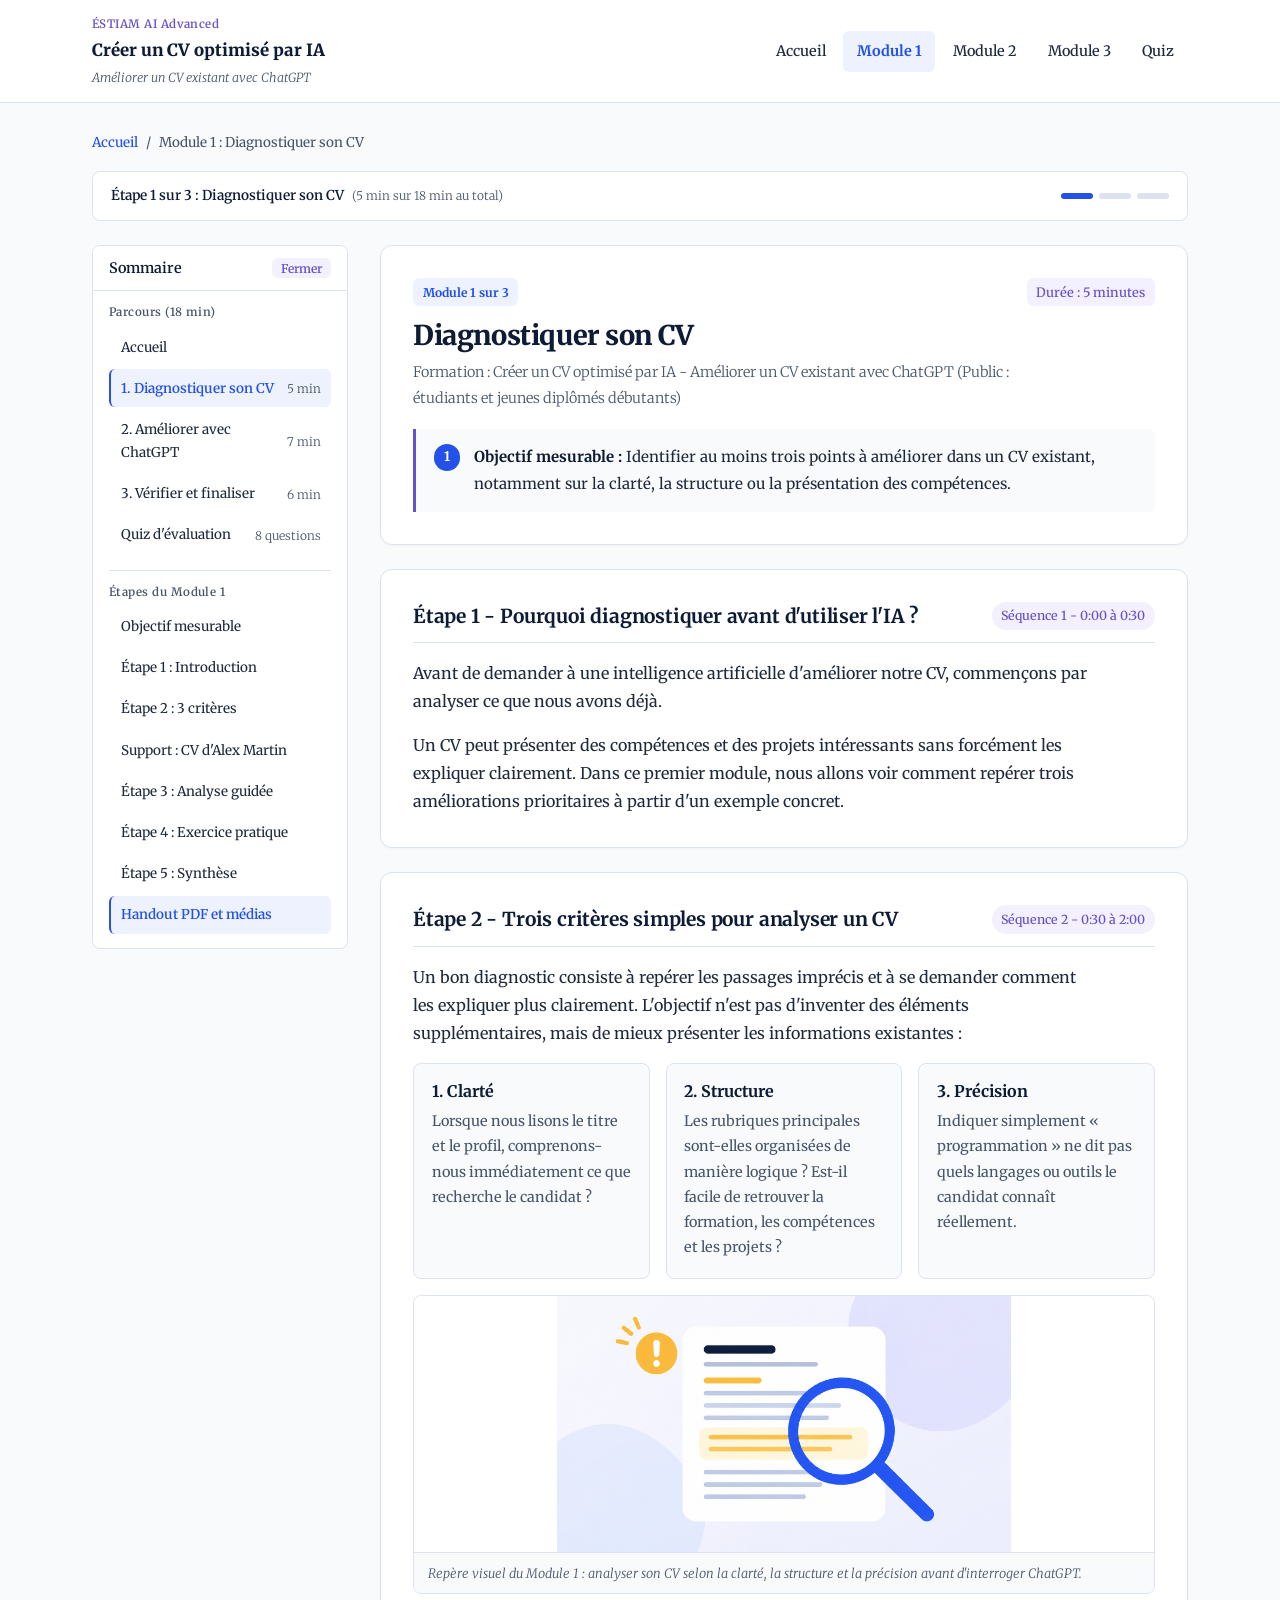
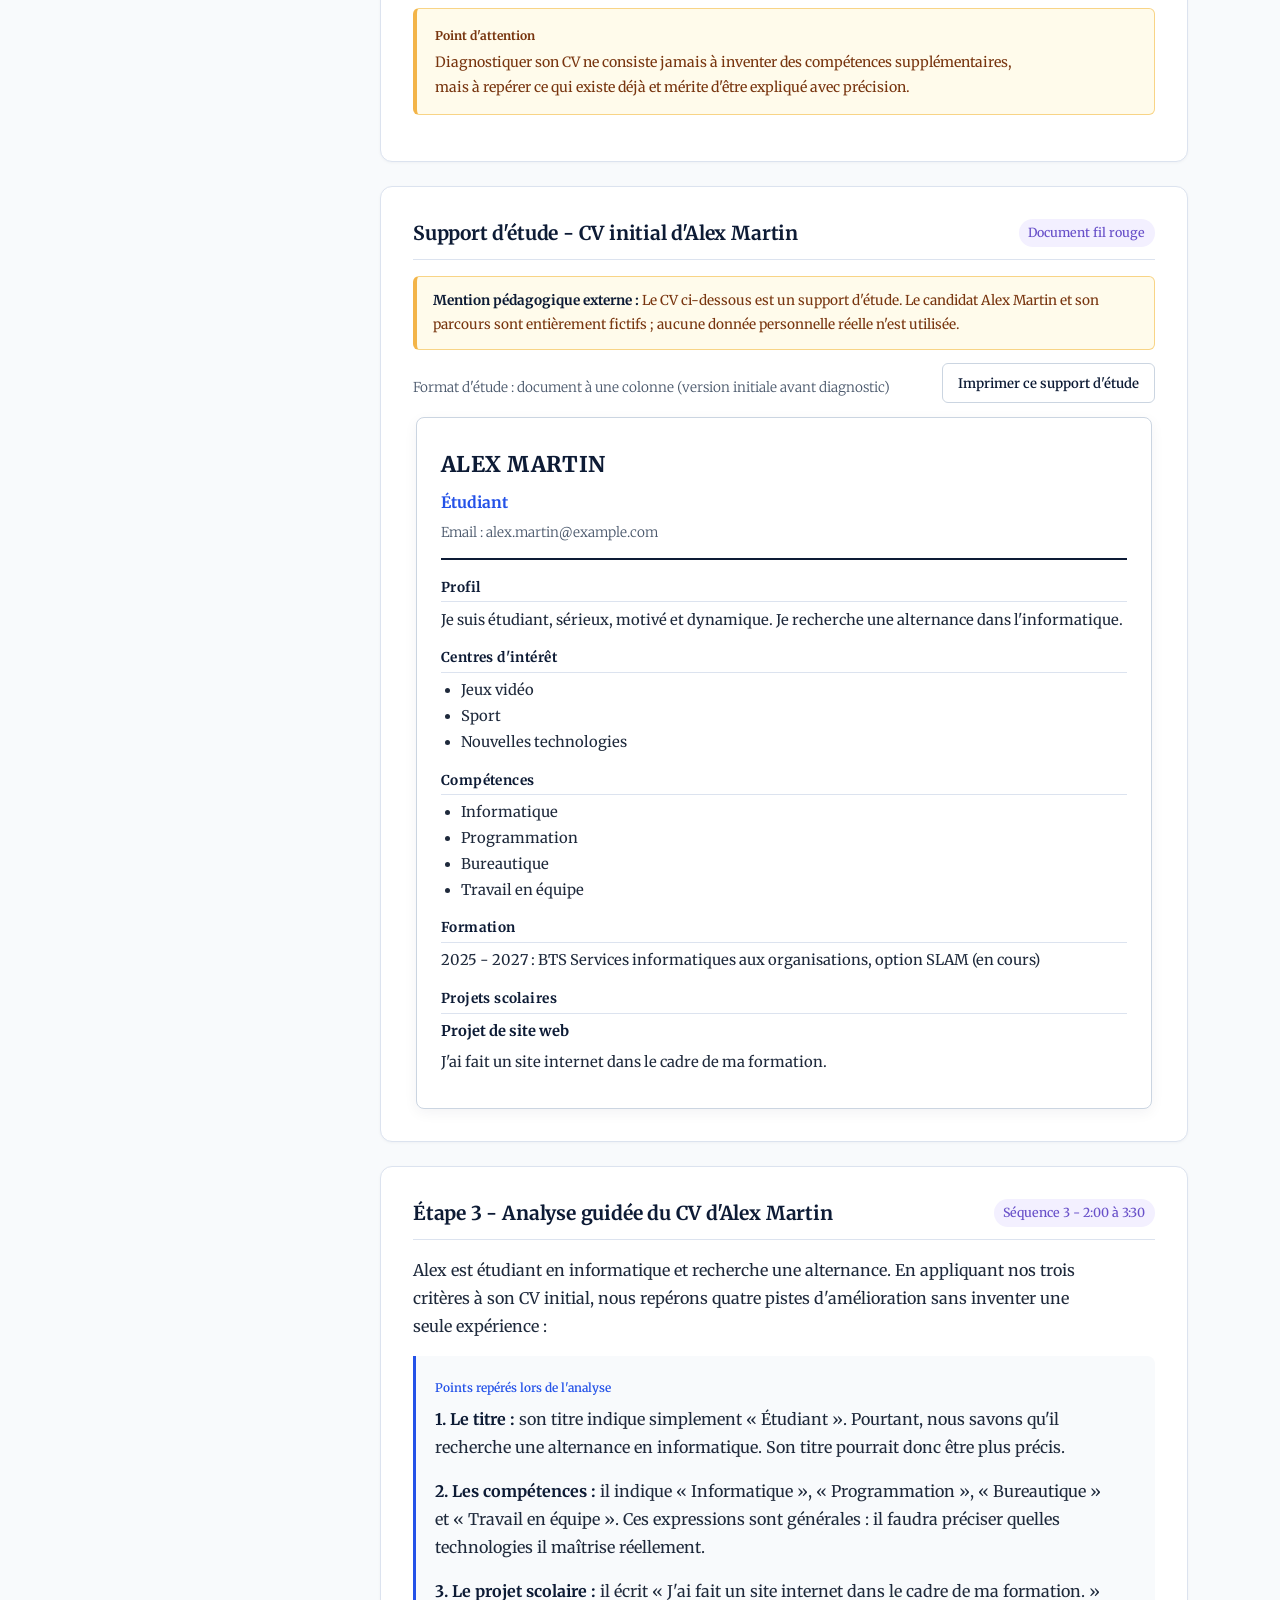
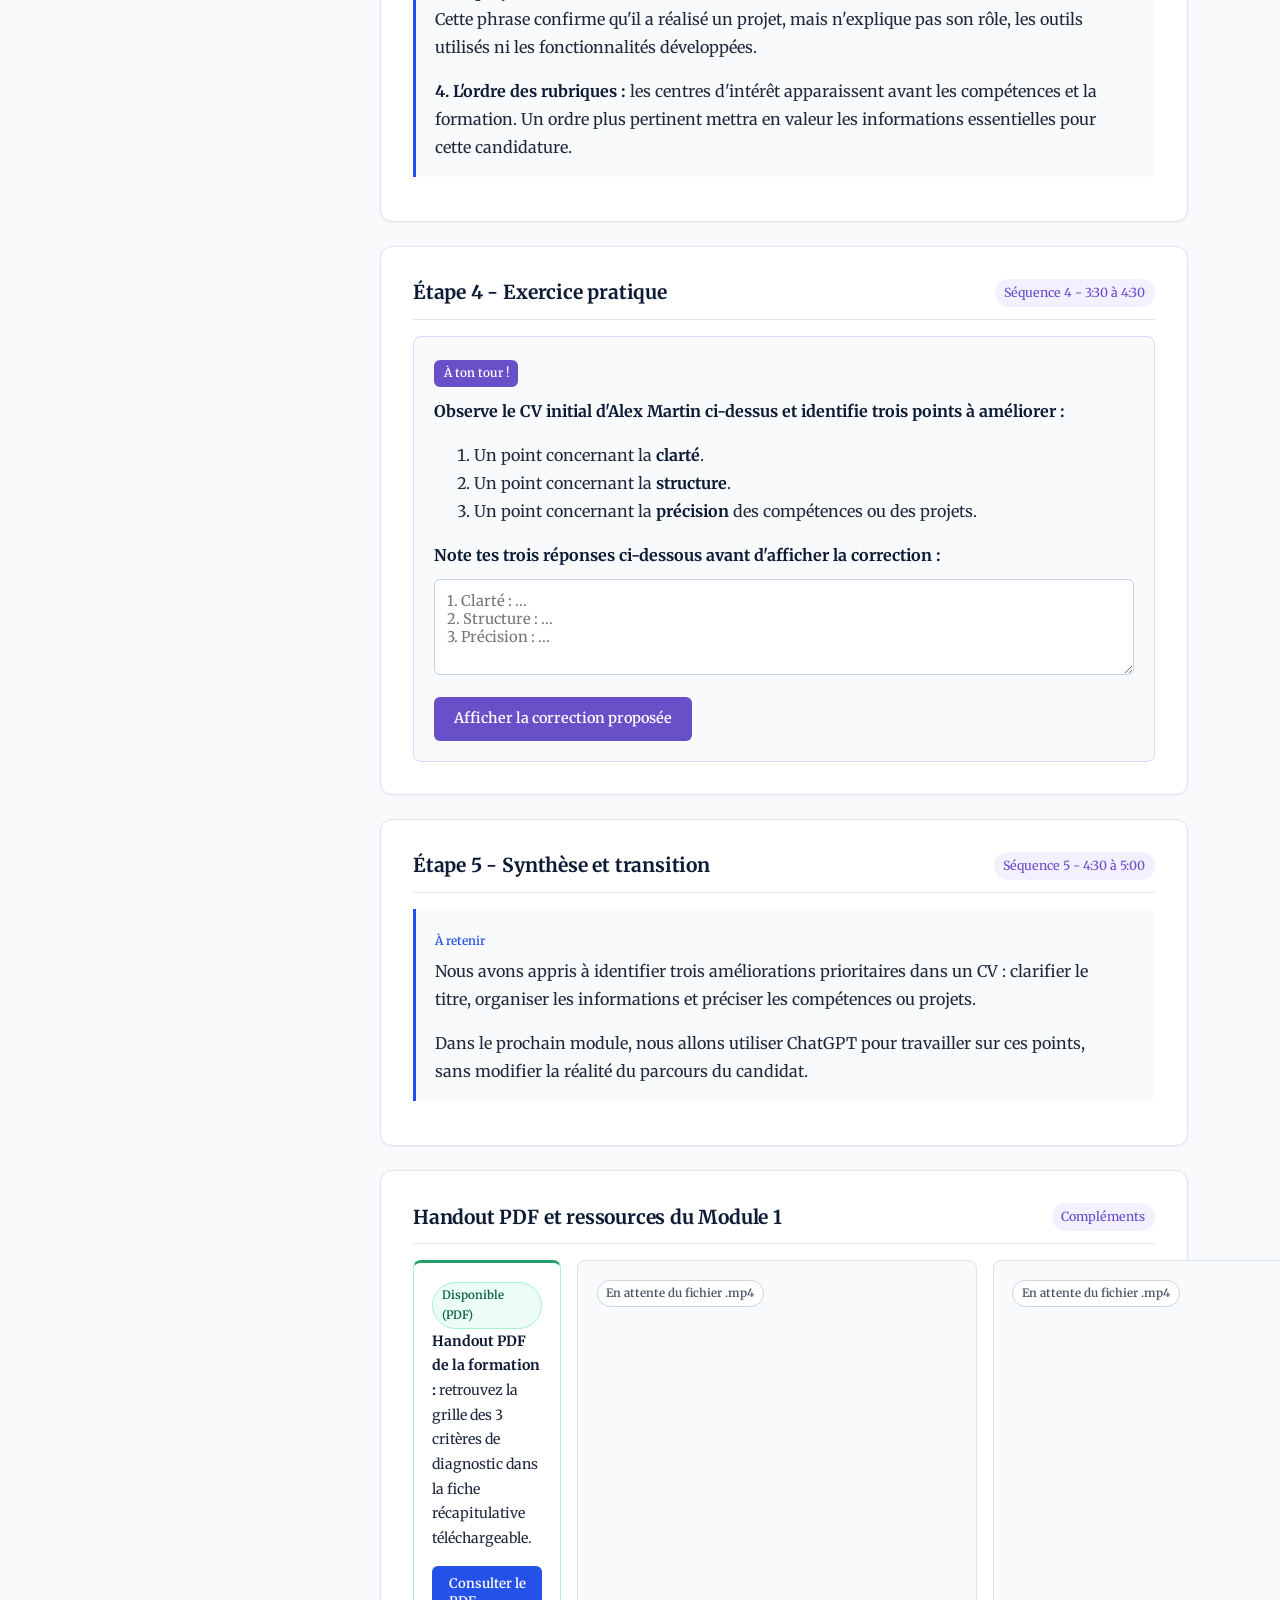
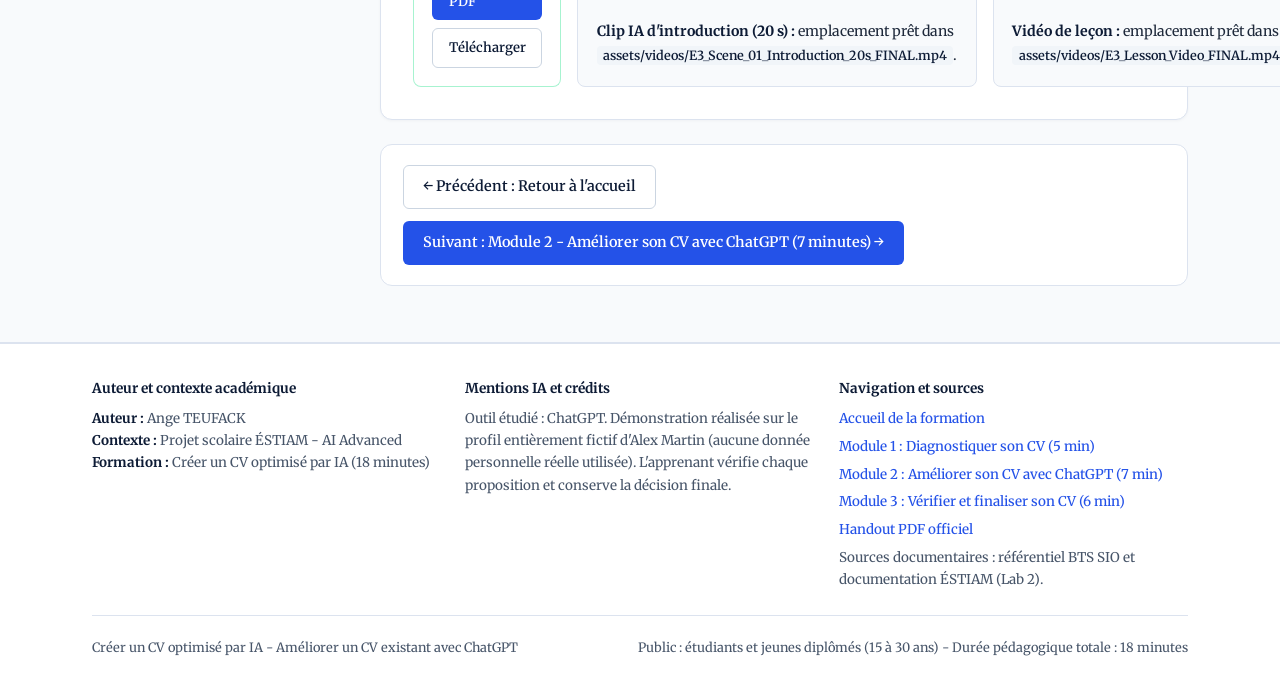
==== commit 0458dd36: "AG-06 : visuels, handout, quiz et Merriweather" ====
--- a/modules/module-1.html
+++ b/modules/module-1.html
@@ -5,6 +5,10 @@
   <meta name="viewport" content="width=device-width, initial-scale=1.0">
   <meta name="description" content="Module 1 : Diagnostiquer son CV (5 minutes) - Créer un CV optimisé par IA.">
   <title>Module 1 : Diagnostiquer son CV | Créer un CV optimisé par IA</title>
+  <!-- Chargement de la police unique Merriweather (variable 300 à 900, normal et italique) -->
+  <link rel="preconnect" href="https://fonts.googleapis.com">
+  <link rel="preconnect" href="https://fonts.gstatic.com" crossorigin>
+  <link href="https://fonts.googleapis.com/css2?family=Merriweather:ital,opsz,wght@0,18..144,300..900;1,18..144,300..900&display=swap" rel="stylesheet">
   <!-- Feuille de style principale -->
   <link rel="stylesheet" href="../css/style.css">
 </head>
@@ -18,7 +22,7 @@
       <a href="../index.html" class="site-brand">
         <span class="brand-badge">ÉSTIAM AI Advanced</span>
         <span class="brand-title">Créer un CV optimisé par IA</span>
-        <span class="brand-scope">Périmètre : Améliorer un CV existant avec ChatGPT</span>
+        <span class="brand-scope">Améliorer un CV existant avec ChatGPT</span>
       </a>
 
       <!-- Bouton d'ouverture/fermeture du menu sur mobile -->
@@ -34,13 +38,14 @@
         <span class="nav-toggle-icon" aria-hidden="true"></span>
       </button>
 
-      <!-- Navigation vers l'accueil et les trois modules -->
+      <!-- Navigation vers l'accueil, les trois modules et le quiz -->
       <nav id="navigation-principale" class="site-nav" aria-label="Navigation principale">
         <ul class="nav-list">
           <li><a href="../index.html" class="nav-link">Accueil</a></li>
           <li><a href="module-1.html" class="nav-link" aria-current="page">Module 1</a></li>
           <li><a href="module-2.html" class="nav-link">Module 2</a></li>
           <li><a href="module-3.html" class="nav-link">Module 3</a></li>
+          <li><a href="module-3.html#quiz-final" class="nav-link">Quiz</a></li>
         </ul>
       </nav>
     </div>
@@ -91,7 +96,7 @@
                 <ul class="sidebar-list">
                   <li>
                     <a href="../index.html" class="sidebar-link">
-                      <span>Accueil et concept</span>
+                      <span>Accueil</span>
                     </a>
                   </li>
                   <li>
@@ -102,7 +107,7 @@
                   </li>
                   <li>
                     <a href="module-2.html" class="sidebar-link">
-                      <span>2. Améliorer son CV avec l'IA</span>
+                      <span>2. Améliorer avec ChatGPT</span>
                       <span class="sidebar-time">7 min</span>
                     </a>
                   </li>
@@ -110,6 +115,12 @@
                     <a href="module-3.html" class="sidebar-link">
                       <span>3. Vérifier et finaliser</span>
                       <span class="sidebar-time">6 min</span>
+                    </a>
+                  </li>
+                  <li>
+                    <a href="module-3.html#quiz-final" class="sidebar-link">
+                      <span>Quiz d'évaluation</span>
+                      <span class="sidebar-time">8 questions</span>
                     </a>
                   </li>
                 </ul>
@@ -125,7 +136,7 @@
                   <li><a href="#sequence-3" class="sidebar-link">Étape 3 : Analyse guidée</a></li>
                   <li><a href="#sequence-4" class="sidebar-link">Étape 4 : Exercice pratique</a></li>
                   <li><a href="#sequence-5" class="sidebar-link">Étape 5 : Synthèse</a></li>
-                  <li><a href="#supports-module-1" class="sidebar-link">Médias et ressources</a></li>
+                  <li><a href="#supports-module-1" class="sidebar-link">Handout PDF et médias</a></li>
                 </ul>
               </div>
             </div>
@@ -168,7 +179,7 @@
               </p>
             </section>
 
-            <!-- Étape 2 (Séquence 2) - Trois critères pour analyser un CV -->
+            <!-- Étape 2 (Séquence 2) - Trois critères pour analyser un CV + Illustration réelle (Priorité 3) -->
             <section id="sequence-2" class="sequence-block" aria-labelledby="titre-seq-2">
               <div class="sequence-header">
                 <h2 id="titre-seq-2" class="sequence-title">Étape 2 - Trois critères simples pour analyser un CV</h2>
@@ -198,29 +209,52 @@
                   </p>
                 </div>
               </div>
+
+              <!-- Illustration réelle du Module 1 : Diagnostic -->
+              <figure class="module-visual-figure">
+                <img
+                  src="../assets/images/module-1-diagnostic.png"
+                  alt="Schéma récapitulatif des trois critères du diagnostic d'un CV : clarté du titre, structure des rubriques et précision des compétences"
+                  width="1672"
+                  height="941"
+                  loading="lazy"
+                  class="module-visual-img"
+                >
+                <figcaption class="module-visual-caption">
+                  Repère visuel du Module 1 : analyser son CV selon la clarté, la structure et la précision avant d'interroger ChatGPT.
+                </figcaption>
+              </figure>
+
               <div class="vigilance-box" role="note">
-                <span class="vigilance-label">Point de vigilance</span>
+                <span class="vigilance-label">Point d'attention</span>
                 <p>
                   Diagnostiquer son CV ne consiste jamais à inventer des compétences supplémentaires, mais à repérer ce qui existe déjà et mérite d'être expliqué avec précision.
                 </p>
               </div>
             </section>
 
-            <!-- Support de démonstration : CV initial d'Alex Martin (avec mention externe obligatoire) -->
+            <!-- Support de démonstration : CV initial d'Alex Martin à une colonne (Priorité 4) -->
             <section id="cv-alex-initial" class="sequence-block" aria-labelledby="titre-cv-initial">
               <div class="sequence-header">
                 <h2 id="titre-cv-initial" class="sequence-title">Support d'étude - CV initial d'Alex Martin</h2>
                 <span class="sequence-timing">Document fil rouge</span>
               </div>
               <!--
-                Conformément aux consignes pédagogiques, la mention indiquant qu'Alex Martin
+                Conformément aux consignes pédagogiques (Priorité 4), la mention indiquant qu'Alex Martin
                 est un candidat fictif est placée dans <figcaption class="demo-cv-notice">,
                 à l'extérieur du bloc documentaire (.demo-cv-document).
               -->
               <figure class="demo-cv-container" aria-labelledby="mention-cv-fictif-m1">
                 <figcaption id="mention-cv-fictif-m1" class="demo-cv-notice">
-                  Mention pédagogique externe : Le CV ci-dessous est un support d'étude. Le candidat Alex Martin et son parcours sont entièrement fictifs ; aucune donnée personnelle réelle n'est utilisée.
+                  <strong>Mention pédagogique externe :</strong> Le CV ci-dessous est un support d'étude. Le candidat Alex Martin et son parcours sont entièrement fictifs ; aucune donnée personnelle réelle n'est utilisée.
                 </figcaption>
+
+                <div class="cv-toolbar">
+                  <span class="muted-note">Format d'étude : document à une colonne (version initiale avant diagnostic)</span>
+                  <button type="button" class="btn btn-secondary copy-btn" data-print-cv>
+                    Imprimer ce support d'étude
+                  </button>
+                </div>
 
                 <div class="demo-cv-document" role="region" aria-label="Contenu du CV initial d'Alex Martin">
                   <div class="cv-sheet-header">
@@ -361,29 +395,48 @@
               </div>
             </section>
 
-            <!-- Emplacements discrets pour médias et ressources facultatifs -->
+            <!-- Médias et Handout PDF réel du Module 1 -->
             <section id="supports-module-1" class="sequence-block" aria-labelledby="titre-supports-m1">
               <div class="sequence-header">
-                <h2 id="titre-supports-m1" class="sequence-title">Médias et ressources du Module 1</h2>
+                <h2 id="titre-supports-m1" class="sequence-title">Handout PDF et ressources du Module 1</h2>
                 <span class="sequence-timing">Compléments</span>
               </div>
               <div class="discreet-resources-grid">
+                <div class="resource-card is-available">
+                  <div>
+                    <span class="placeholder-badge is-ready">Disponible (PDF)</span>
+                    <p class="placeholder-notice">
+                      <strong>Handout PDF de la formation :</strong> retrouvez la grille des 3 critères de diagnostic dans la fiche récapitulative téléchargeable.
+                    </p>
+                  </div>
+                  <div class="resource-actions">
+                    <a
+                      href="../assets/docs/E3_Handout_CV_IA_FINAL.pdf"
+                      class="btn btn-primary copy-btn"
+                      target="_blank"
+                      rel="noopener"
+                    >
+                      Consulter le PDF
+                    </a>
+                    <a
+                      href="../assets/docs/E3_Handout_CV_IA_FINAL.pdf"
+                      class="btn btn-secondary copy-btn"
+                      download="E3_Handout_CV_IA_FINAL.pdf"
+                    >
+                      Télécharger
+                    </a>
+                  </div>
+                </div>
                 <div class="placeholder-box">
-                  <span class="placeholder-badge">En préparation</span>
+                  <span class="placeholder-badge">En attente du fichier .mp4</span>
                   <p class="placeholder-notice">
-                    <strong>Vidéo facultative :</strong> capsule commentée du diagnostic dans <code>assets/</code>.
+                    <strong>Clip IA d'introduction (20 s) :</strong> emplacement prêt dans <code>assets/videos/E3_Scene_01_Introduction_20s_FINAL.mp4</code>.
                   </p>
                 </div>
                 <div class="placeholder-box">
-                  <span class="placeholder-badge">En préparation</span>
+                  <span class="placeholder-badge">En attente du fichier .mp4</span>
                   <p class="placeholder-notice">
-                    <strong>Illustration annotée :</strong> visuel du CV initial d'Alex Martin avec repères visuels.
-                  </p>
-                </div>
-                <div class="placeholder-box">
-                  <span class="placeholder-badge">En préparation</span>
-                  <p class="placeholder-notice">
-                    <strong>Fiche mémo PDF :</strong> grille des 3 critères de diagnostic téléchargeable.
+                    <strong>Vidéo de leçon :</strong> emplacement prêt dans <code>assets/videos/E3_Lesson_Video_FINAL.mp4</code>.
                   </p>
                 </div>
               </div>
@@ -395,7 +448,7 @@
                 &larr; Précédent : Retour à l'accueil
               </a>
               <a href="module-2.html" class="btn btn-primary" rel="next">
-                Suivant : Module 2 - Améliorer son CV avec l'IA (7 minutes) &rarr;
+                Suivant : Module 2 - Améliorer son CV avec ChatGPT (7 minutes) &rarr;
               </a>
             </nav>
           </article>
@@ -425,9 +478,10 @@
           <ul>
             <li><a href="../index.html">Accueil de la formation</a></li>
             <li><a href="module-1.html">Module 1 : Diagnostiquer son CV (5 min)</a></li>
-            <li><a href="module-2.html">Module 2 : Améliorer son CV avec l'IA (7 min)</a></li>
+            <li><a href="module-2.html">Module 2 : Améliorer son CV avec ChatGPT (7 min)</a></li>
             <li><a href="module-3.html">Module 3 : Vérifier et finaliser son CV (6 min)</a></li>
-            <li><span>Sources documentaires : en cours de consolidation (Lab 2).</span></li>
+            <li><a href="../assets/docs/E3_Handout_CV_IA_FINAL.pdf" target="_blank" rel="noopener">Handout PDF officiel</a></li>
+            <li><span>Sources documentaires : référentiel BTS SIO et documentation ÉSTIAM (Lab 2).</span></li>
           </ul>
         </div>
       </div>
--- a/css/style.css
+++ b/css/style.css
@@ -1,17 +1,20 @@
 /* ==========================================================================
    Feuille de style principale - Créer un CV optimisé par IA
    Périmètre : Améliorer un CV existant avec ChatGPT (ÉSTIAM AI Advanced)
-   Direction artistique (AG-05) :
-   - Bleu nuit : #0D1B35
-   - Bleu principal : #2452E8
-   - Violet discret : #6850C9
-   - Fond : #F8FAFC
-   - Blanc : #FFFFFF
-   - Typographie : Merriweather (titres) et sans-serif moderne (textes)
+   Direction artistique (AG-06) :
+   - Police unique sur TOUT le site : Merriweather (variable 300 à 900, normal et italique)
+   - Palette claire et lumineuse :
+     * Bleu nuit : #0D1B35
+     * Bleu action : #2452E8
+     * Violet pédagogique : #6850C9
+     * Jaune conseil / vigilance : #F3B448
+     * Vert validation / étape vérifiée : #22A06B
+     * Blanc : #FFFFFF
+     * Fond clair : #F8FAFC
    ========================================================================== */
 
-/* Police éditoriale Merriweather (avec repli serif système instantané) */
-@import url("https://fonts.googleapis.com/css2?family=Merriweather:wght@700;900&display=swap");
+/* Chargement de Merriweather (normal et italique, graisses 300 à 900) depuis Google Fonts */
+@import url("https://fonts.googleapis.com/css2?family=Merriweather:ital,opsz,wght@0,18..144,300..900;1,18..144,300..900&display=swap");
 
 /* 1. Variables CSS (Design Tokens) */
 :root {
@@ -23,52 +26,65 @@
   --color-text-body: #1E293B;
   --color-text-muted: #475569;
 
-  /* Bleu principal */
+  /* Bleu action */
   --color-primary: #2452E8;
   --color-primary-hover: #1B41C2;
   --color-primary-subtle: #EEF2FF;
   --color-primary-border: #C7D2FE;
 
-  /* Violet discret */
+  /* Violet pédagogique */
   --color-accent: #6850C9;
   --color-accent-hover: #543EB0;
   --color-accent-subtle: #F4F1FC;
   --color-accent-soft: #F3F0FF;
   --color-accent-border: #DDD6FE;
 
-  /* États pédagogiques sobres */
-  --color-success-bg: #F0FDF4;
-  --color-success-text: #166534;
-  --color-success-border: #BBF7D0;
-  --color-note-bg: #FFFBEB;
-  --color-note-text: #92400E;
-  --color-note-border: #FDE68A;
+  /* Jaune conseil / attention (#F3B448) */
+  --color-yellow: #F3B448;
+  --color-yellow-bg: #FFFBEB;
+  --color-yellow-border: #F8D486;
+  --color-yellow-text: #78350F;
+
+  /* Vert validation / bonne réponse (#22A06B) */
+  --color-green: #22A06B;
+  --color-green-bg: #ECFDF5;
+  --color-green-border: #A7F3D0;
+  --color-green-text: #065F46;
+
+  /* État erreur quiz */
+  --color-danger: #B91C1C;
+  --color-danger-bg: #FEF2F2;
+  --color-danger-border: #FECACA;
 
   --color-border: #DCE3EF;
   --color-border-strong: #CBD5E1;
   --color-focus: #2452E8;
 
-  --font-serif: "Merriweather", Georgia, "Times New Roman", serif;
-  --font-sans: "Inter", system-ui, -apple-system, "Segoe UI", Roboto, Helvetica, Arial, sans-serif;
-  --font-mono: ui-monospace, SFMono-Regular, Menlo, Monaco, Consolas, monospace;
+  /* PRIORITÉ 1 : Merriweather absolument partout avec secours serif uniquement */
+  --font-merriweather: "Merriweather", Georgia, "Times New Roman", Times, serif;
+  --font-serif: var(--font-merriweather);
+  --font-sans: var(--font-merriweather);
+  --font-mono: var(--font-merriweather);
 
   --radius-sm: 0.375rem;
   --radius-md: 0.5rem;
   --radius-lg: 0.75rem;
-  --shadow-subtle: 0 1px 2px rgba(13, 27, 53, 0.04);
-  --shadow-card: 0 2px 8px rgba(13, 27, 53, 0.05);
+  --shadow-subtle: 0 1px 3px rgba(13, 27, 53, 0.04);
+  --shadow-card: 0 4px 14px rgba(13, 27, 53, 0.05);
   --container-max: 72rem;
 }
 
-/* 2. Réinitialisation minimale et typographie de base */
+/* 2. Réinitialisation et application universelle de Merriweather */
 *,
 *::before,
 *::after {
   box-sizing: border-box;
+  font-family: var(--font-merriweather);
 }
 
 html {
   font-size: 100%;
+  font-family: var(--font-merriweather);
   scroll-behavior: smooth;
   scroll-padding-top: 5.5rem;
 }
@@ -78,39 +94,108 @@
   min-height: 100vh;
   display: flex;
   flex-direction: column;
-  font-family: var(--font-sans);
+  font-family: var(--font-merriweather);
+  font-weight: 400;
   font-size: 1rem;
-  line-height: 1.7;
+  line-height: 1.75;
   color: var(--color-text-body);
   background-color: var(--color-bg);
   -webkit-font-smoothing: antialiased;
-}
-
+  overflow-x: hidden;
+}
+
+/* Application explicite de Merriweather sur tous les éléments HTML */
 h1,
 h2,
 h3,
-.serif-heading {
-  font-family: var(--font-serif);
+h4,
+h5,
+h6,
+p,
+a,
+span,
+li,
+dt,
+dd,
+blockquote,
+figcaption,
+label,
+legend,
+button,
+input,
+textarea,
+select,
+table,
+th,
+td,
+pre,
+code,
+kbd,
+samp,
+details,
+summary {
+  font-family: var(--font-merriweather);
+}
+
+/* Hiérarchie raisonnée des graisses Merriweather (300 à 900) */
+h1 {
+  font-weight: 800;
+  color: var(--color-navy);
+  line-height: 1.25;
+  letter-spacing: -0.015em;
+}
+
+h2 {
+  font-weight: 700;
   color: var(--color-navy);
   line-height: 1.3;
   letter-spacing: -0.01em;
+}
+
+h3,
+h4,
+h5,
+h6 {
+  font-weight: 700;
+  color: var(--color-navy);
+  line-height: 1.35;
 }
 
 p {
   margin-block: 0 1rem;
   max-width: 68ch;
+  font-weight: 400;
 }
 
 p:last-child {
   margin-bottom: 0;
 }
 
+strong,
+b {
+  font-weight: 700;
+  color: var(--color-navy);
+}
+
+em,
+i {
+  font-style: italic;
+}
+
 code {
-  font-family: var(--font-mono);
-  font-size: 0.875em;
+  font-family: var(--font-merriweather);
+  font-size: 0.9em;
+  font-weight: 600;
+  color: var(--color-navy);
   background-color: var(--color-surface-subtle);
-  padding: 0.15rem 0.35rem;
+  padding: 0.12rem 0.4rem;
   border-radius: 0.25rem;
+}
+
+img {
+  max-width: 100%;
+  height: auto;
+  display: block;
 }
 
 @media (prefers-reduced-motion: reduce) {
@@ -137,7 +222,7 @@
   left: 1rem;
   z-index: 1000;
   padding: 0.75rem 1.25rem;
-  background-color: var(--color-navy);
+  background-color: var(--color-primary);
   color: var(--color-surface);
   font-weight: 600;
   text-decoration: none;
@@ -154,10 +239,10 @@
   width: 100%;
   max-width: var(--container-max);
   margin-inline: auto;
-  padding-inline: 1.25rem;
-}
-
-/* 5. En-tête épuré et navigation principale */
+  padding-inline: 1.125rem;
+}
+
+/* 5. En-tête clair et navigation principale */
 .site-header {
   background-color: var(--color-surface);
   border-bottom: 1px solid var(--color-border);
@@ -171,7 +256,7 @@
   flex-wrap: wrap;
   align-items: center;
   justify-content: space-between;
-  padding-block: 0.875rem;
+  padding-block: 0.85rem;
   gap: 1rem;
 }
 
@@ -180,40 +265,40 @@
   flex-direction: column;
   text-decoration: none;
   color: var(--color-navy);
-  gap: 0.1rem;
+  gap: 0.12rem;
 }
 
 .brand-badge {
-  font-size: 0.7rem;
-  font-weight: 700;
-  text-transform: uppercase;
-  letter-spacing: 0.08em;
+  font-size: 0.72rem;
+  font-weight: 600;
+  letter-spacing: 0.04em;
   color: var(--color-accent);
 }
 
 .brand-title {
-  font-family: var(--font-serif);
   font-size: 1.05rem;
-  font-weight: 700;
+  font-weight: 800;
   color: var(--color-navy);
 }
 
 .brand-scope {
   font-size: 0.78rem;
-  color: var(--color-text-muted);
-}
-
-/* Bouton de menu mobile */
+  font-weight: 300;
+  font-style: italic;
+  color: var(--color-text-muted);
+}
+
+/* Bouton de menu mobile confortable au toucher */
 .nav-toggle {
   display: none;
   align-items: center;
   gap: 0.5rem;
-  padding: 0.5rem 0.85rem;
+  min-height: 2.65rem;
+  padding: 0.5rem 0.9rem;
   background-color: var(--color-surface);
   color: var(--color-navy);
   border: 1px solid var(--color-border-strong);
   border-radius: var(--radius-sm);
-  font-family: inherit;
   font-size: 0.875rem;
   font-weight: 600;
   cursor: pointer;
@@ -277,6 +362,7 @@
 .nav-link {
   display: flex;
   align-items: center;
+  min-height: 2.5rem;
   padding: 0.5rem 0.85rem;
   text-decoration: none;
   color: var(--color-text-body);
@@ -294,27 +380,26 @@
 .nav-link[aria-current="page"] {
   background-color: var(--color-primary-subtle);
   color: var(--color-primary);
-  font-weight: 600;
-}
-
-/* 6. Structure principale et barre de progression de navigation honnête */
+  font-weight: 700;
+}
+
+/* 6. Structure principale et bandeau de progression */
 .site-main {
   flex: 1;
-  padding-block: 2rem 4rem;
+  padding-block: 1.75rem 3.5rem;
 }
 
 .site-main:focus {
   outline: none;
 }
 
-/* Bandeau d'étape du parcours (affiche uniquement la position réelle de la page) */
 .course-step-bar {
   display: flex;
   flex-wrap: wrap;
   align-items: center;
   justify-content: space-between;
   gap: 0.75rem;
-  padding: 0.75rem 1rem;
+  padding: 0.75rem 1.125rem;
   margin-bottom: 1.5rem;
   background-color: var(--color-surface);
   border: 1px solid var(--color-border);
@@ -324,8 +409,9 @@
 
 .step-bar-info {
   display: flex;
-  align-items: center;
-  gap: 0.625rem;
+  flex-wrap: wrap;
+  align-items: center;
+  gap: 0.5rem;
   font-weight: 600;
   color: var(--color-navy);
 }
@@ -348,7 +434,7 @@
 }
 
 .step-dot.is-past {
-  background-color: var(--color-accent);
+  background-color: var(--color-green);
 }
 
 /* 7. Mise en page avec sommaire latéral discret et repliable */
@@ -371,6 +457,7 @@
 
 .sidebar-toggle {
   width: 100%;
+  min-height: 2.75rem;
   display: flex;
   align-items: center;
   justify-content: space-between;
@@ -380,8 +467,7 @@
   color: var(--color-navy);
   border: none;
   border-bottom: 1px solid transparent;
-  font-family: var(--font-sans);
-  font-size: 0.875rem;
+  font-size: 0.9rem;
   font-weight: 600;
   text-align: left;
   cursor: pointer;
@@ -398,7 +484,7 @@
 .sidebar-toggle-badge {
   font-size: 0.75rem;
   font-weight: 600;
-  padding: 0.15rem 0.5rem;
+  padding: 0.18rem 0.55rem;
   border-radius: var(--radius-sm);
   background-color: var(--color-accent-soft);
   color: var(--color-accent);
@@ -419,12 +505,10 @@
 }
 
 .sidebar-heading {
-  font-family: var(--font-sans);
   margin: 0 0 0.5rem;
-  font-size: 0.7rem;
-  font-weight: 700;
-  text-transform: uppercase;
-  letter-spacing: 0.06em;
+  font-size: 0.72rem;
+  font-weight: 600;
+  letter-spacing: 0.04em;
   color: var(--color-text-muted);
 }
 
@@ -442,12 +526,12 @@
   align-items: center;
   justify-content: space-between;
   gap: 0.5rem;
-  padding: 0.4rem 0.6rem;
+  padding: 0.45rem 0.6rem;
   border-radius: var(--radius-sm);
   text-decoration: none;
   font-size: 0.84rem;
   color: var(--color-text-body);
-  font-weight: 500;
+  font-weight: 400;
   border-left: 2px solid transparent;
 }
 
@@ -465,7 +549,8 @@
 }
 
 .sidebar-time {
-  font-size: 0.72rem;
+  font-size: 0.75rem;
+  font-weight: 300;
   color: var(--color-text-muted);
   white-space: nowrap;
 }
@@ -475,20 +560,20 @@
   min-width: 0;
 }
 
-/* 8. Page d'accueil : Hero aéré avec emplacement d'illustration */
+/* 8. Page d'accueil : Hero lumineux avec illustration de couverture */
 .hero {
   background-color: var(--color-surface);
   border: 1px solid var(--color-border);
   border-radius: var(--radius-lg);
-  padding: 2rem 1.5rem;
-  margin-bottom: 2.5rem;
+  padding: 1.75rem 1.35rem;
+  margin-bottom: 2.25rem;
   box-shadow: var(--shadow-card);
 }
 
 .hero-grid {
   display: grid;
   grid-template-columns: 1fr;
-  gap: 2rem;
+  gap: 1.75rem;
   align-items: center;
 }
 
@@ -496,7 +581,7 @@
   display: flex;
   flex-wrap: wrap;
   gap: 0.5rem;
-  margin-bottom: 1rem;
+  margin-bottom: 0.875rem;
 }
 
 .hero-eyebrow {
@@ -516,136 +601,127 @@
 }
 
 .hero-title {
-  margin: 0 0 0.625rem;
-  font-size: 2rem;
-  line-height: 1.2;
+  margin: 0 0 0.5rem;
+  font-size: 1.85rem;
+  font-weight: 800;
+  line-height: 1.22;
   color: var(--color-navy);
 }
 
 .hero-subtitle {
-  margin: 0 0 1rem;
-  font-size: 1.125rem;
+  margin: 0 0 0.875rem;
+  font-size: 1.1rem;
   font-weight: 600;
   color: var(--color-accent);
 }
 
 .hero-lead {
-  margin: 0 0 1.5rem;
-  font-size: 1rem;
-  color: var(--color-text-muted);
-}
-
-/* Emplacement propre pour l'illustration du diagnostic de CV */
-.illustration-slot {
+  margin: 0 0 1.35rem;
+  font-size: 0.96rem;
+  font-weight: 400;
+  color: var(--color-text-muted);
+}
+
+/* Illustrations pédagogiques (couverture accueil et repères visuels des modules) */
+.hero-figure {
+  margin: 0;
+  border-radius: var(--radius-md);
+  overflow: hidden;
+  border: 1px solid var(--color-border);
   background-color: var(--color-bg);
+}
+
+.hero-cover-img {
+  width: 100%;
+  max-height: 18rem;
+  object-fit: cover;
+  object-position: center;
+  display: block;
+}
+
+.hero-figcaption {
+  padding: 0.55rem 0.85rem;
+  font-size: 0.78rem;
+  font-weight: 300;
+  font-style: italic;
+  color: var(--color-text-muted);
+  background-color: var(--color-bg);
+  border-top: 1px solid var(--color-border);
+}
+
+.module-visual-figure {
+  margin: 1rem 0 0;
   border: 1px solid var(--color-border);
   border-radius: var(--radius-md);
-  padding: 1.25rem;
-}
-
-.illustration-slot-header {
-  display: flex;
-  align-items: center;
-  justify-content: space-between;
-  gap: 0.5rem;
-  margin-bottom: 0.875rem;
-  padding-bottom: 0.625rem;
-  border-bottom: 1px solid var(--color-border);
-}
-
-.illustration-slot-title {
-  font-size: 0.82rem;
-  font-weight: 700;
-  color: var(--color-navy);
-  text-transform: uppercase;
-  letter-spacing: 0.04em;
-}
-
-.status-pill {
-  display: inline-block;
-  padding: 0.15rem 0.55rem;
-  font-size: 0.72rem;
-  font-weight: 600;
-  color: var(--color-accent);
-  background-color: var(--color-accent-soft);
-  border-radius: 999px;
-}
-
-.illustration-preview-list {
-  list-style: none;
-  margin: 0;
-  padding: 0;
-  display: flex;
-  flex-direction: column;
-  gap: 0.5rem;
-  font-size: 0.85rem;
-}
-
-.illustration-preview-item {
-  display: flex;
-  align-items: baseline;
-  justify-content: space-between;
-  gap: 0.75rem;
-  padding: 0.5rem 0.75rem;
-  background-color: var(--color-surface);
-  border: 1px solid var(--color-border);
-  border-radius: var(--radius-sm);
-}
-
-.illustration-preview-caption {
-  margin: 0.75rem 0 0;
-  font-size: 0.78rem;
-  color: var(--color-text-muted);
-}
-
-/* Bandeau sobre de métadonnées */
+  overflow: hidden;
+  background-color: var(--color-bg);
+}
+
+.module-visual-img {
+  width: 100%;
+  max-height: 16rem;
+  object-fit: contain;
+  background-color: var(--color-surface);
+  display: block;
+}
+
+.module-visual-caption {
+  padding: 0.55rem 0.9rem;
+  font-size: 0.8rem;
+  font-weight: 300;
+  font-style: italic;
+  color: var(--color-text-muted);
+  border-top: 1px solid var(--color-border);
+  background-color: var(--color-bg);
+}
+
+/* Bandeau de repères clés */
 .meta-grid {
   display: grid;
   grid-template-columns: 1fr;
   gap: 0.75rem;
-  margin: 1.5rem 0;
+  margin: 1.5rem 0 0;
   padding-top: 1.25rem;
   border-top: 1px solid var(--color-border);
 }
 
 .meta-card {
-  padding: 0.5rem 0;
+  padding: 0.35rem 0;
 }
 
 .meta-label {
-  font-size: 0.72rem;
-  text-transform: uppercase;
-  letter-spacing: 0.05em;
-  color: var(--color-text-muted);
-  font-weight: 700;
+  font-size: 0.74rem;
+  color: var(--color-text-muted);
+  font-weight: 500;
   margin-bottom: 0.15rem;
 }
 
 .meta-value {
   margin: 0;
-  font-size: 0.95rem;
-  font-weight: 600;
+  font-size: 0.92rem;
+  font-weight: 700;
   color: var(--color-navy);
 }
 
 .hero-actions {
   display: flex;
   flex-wrap: wrap;
-  gap: 0.875rem;
-  align-items: center;
-}
-
-/* 9. Boutons d'action */
+  gap: 0.75rem;
+  align-items: center;
+}
+
+/* 9. Boutons d'action confortables au toucher */
 .btn {
   display: inline-flex;
   align-items: center;
   justify-content: center;
   gap: 0.5rem;
-  padding: 0.75rem 1.25rem;
-  font-family: var(--font-sans);
-  font-size: 0.925rem;
-  font-weight: 600;
-  line-height: 1.3;
+  min-height: 2.75rem;
+  padding: 0.65rem 1.2rem;
+  font-family: var(--font-merriweather);
+  font-size: 0.9rem;
+  font-weight: 600;
+  line-height: 1.35;
   text-decoration: none;
   border-radius: var(--radius-sm);
   border: 1px solid transparent;
@@ -682,13 +758,13 @@
   border-color: var(--color-navy);
 }
 
-/* 10. Sections de contenu et étapes pédagogiques aérées */
+/* 10. Sections de contenu épurées (sans cartes imbriquées superflues) */
 .content-section {
   background-color: var(--color-surface);
   border: 1px solid var(--color-border);
   border-radius: var(--radius-lg);
-  padding: 1.75rem 1.5rem;
-  margin-bottom: 2rem;
+  padding: 1.65rem 1.35rem;
+  margin-bottom: 1.85rem;
   box-shadow: var(--shadow-subtle);
 }
 
@@ -696,29 +772,29 @@
   display: flex;
   flex-direction: column;
   gap: 0.25rem;
-  margin-bottom: 1.25rem;
+  margin-bottom: 1.15rem;
 }
 
 .section-eyebrow {
   margin: 0;
-  font-size: 0.72rem;
-  font-weight: 700;
-  text-transform: uppercase;
-  letter-spacing: 0.06em;
+  font-size: 0.75rem;
+  font-weight: 600;
   color: var(--color-accent);
 }
 
 .section-title {
   margin: 0;
   font-size: 1.35rem;
+  font-weight: 700;
   color: var(--color-navy);
 }
 
 .section-duration {
   margin: 0;
-  font-size: 0.875rem;
-  color: var(--color-text-muted);
-  font-weight: 600;
+  font-size: 0.85rem;
+  font-weight: 300;
+  font-style: italic;
+  color: var(--color-text-muted);
 }
 
 /* Objectifs pédagogiques mesurables */
@@ -735,11 +811,10 @@
   display: flex;
   align-items: flex-start;
   gap: 0.875rem;
-  padding: 1rem 1.125rem;
+  padding: 0.95rem 1.1rem;
   background-color: var(--color-bg);
-  border: 1px solid var(--color-border);
   border-left: 3px solid var(--color-accent);
-  border-radius: var(--radius-md);
+  border-radius: 0 var(--radius-sm) var(--radius-sm) 0;
 }
 
 .objective-number {
@@ -749,16 +824,16 @@
   display: inline-flex;
   align-items: center;
   justify-content: center;
-  background-color: var(--color-navy);
+  background-color: var(--color-primary);
   color: var(--color-surface);
-  font-size: 0.8125rem;
+  font-size: 0.82rem;
   font-weight: 700;
   border-radius: 50%;
 }
 
 .objective-text {
   margin: 0;
-  font-size: 0.95rem;
+  font-size: 0.94rem;
 }
 
 /* 11. Cartes des 3 modules (accueil) */
@@ -768,24 +843,23 @@
   padding: 0;
   display: grid;
   grid-template-columns: 1fr;
-  gap: 1.25rem;
+  gap: 1.15rem;
 }
 
 .module-card {
-  background-color: var(--color-surface);
-  border: 1px solid var(--color-border);
-  border-radius: var(--radius-lg);
-  padding: 1.5rem;
+  background-color: var(--color-bg);
+  border: 1px solid var(--color-border);
+  border-radius: var(--radius-md);
+  padding: 1.35rem;
   display: flex;
   flex-direction: column;
   justify-content: space-between;
-  gap: 1rem;
-  box-shadow: var(--shadow-subtle);
+  gap: 0.875rem;
   transition: border-color 0.15s ease;
 }
 
 .module-card:hover {
-  border-color: var(--color-primary-border);
+  border-color: var(--color-primary);
 }
 
 .module-card-header,
@@ -800,16 +874,16 @@
 .module-number {
   display: inline-block;
   padding: 0.2rem 0.6rem;
-  background-color: var(--color-navy);
-  color: var(--color-surface);
+  background-color: var(--color-primary-subtle);
+  color: var(--color-primary);
   font-size: 0.75rem;
   font-weight: 700;
   border-radius: var(--radius-sm);
 }
 
 .module-duration {
-  font-size: 0.8125rem;
-  font-weight: 600;
+  font-size: 0.8rem;
+  font-weight: 500;
   color: var(--color-accent);
   background-color: var(--color-accent-soft);
   padding: 0.2rem 0.6rem;
@@ -818,7 +892,8 @@
 
 .module-card-title {
   margin: 0;
-  font-size: 1.2rem;
+  font-size: 1.15rem;
+  font-weight: 700;
   line-height: 1.35;
 }
 
@@ -833,15 +908,17 @@
 
 .module-card-summary {
   margin: 0;
-  font-size: 0.925rem;
+  font-size: 0.9rem;
   color: var(--color-text-muted);
 }
 
 .module-card-meta {
   margin: 0;
-  font-size: 0.8125rem;
-  color: var(--color-text-muted);
-  padding-top: 0.625rem;
+  font-size: 0.8rem;
+  font-weight: 300;
+  font-style: italic;
+  color: var(--color-text-muted);
+  padding-top: 0.5rem;
   border-top: 1px solid var(--color-border);
 }
 
@@ -864,27 +941,28 @@
   background-color: var(--color-surface);
   border: 1px solid var(--color-border);
   border-radius: var(--radius-lg);
-  padding: 1.75rem 1.5rem;
+  padding: 1.65rem 1.35rem;
   box-shadow: var(--shadow-subtle);
 }
 
 .module-detail-title {
   margin: 0.75rem 0 0.5rem;
-  font-size: 1.75rem;
+  font-size: 1.7rem;
+  font-weight: 800;
 }
 
 .module-detail-context {
-  margin: 0 0 1.25rem;
-  font-size: 0.925rem;
-  color: var(--color-text-muted);
-}
-
-/* Chaque étape/séquence est une carte indépendante et respirante */
+  margin: 0 0 1.15rem;
+  font-size: 0.9rem;
+  font-weight: 300;
+  color: var(--color-text-muted);
+}
+
 .sequence-block {
   background-color: var(--color-surface);
   border: 1px solid var(--color-border);
   border-radius: var(--radius-lg);
-  padding: 1.75rem 1.5rem;
+  padding: 1.65rem 1.35rem;
   box-shadow: var(--shadow-subtle);
 }
 
@@ -902,12 +980,13 @@
 .sequence-title {
   margin: 0;
   font-size: 1.2rem;
+  font-weight: 700;
   color: var(--color-navy);
 }
 
 .sequence-timing {
   font-size: 0.78rem;
-  font-weight: 600;
+  font-weight: 500;
   color: var(--color-accent);
   background-color: var(--color-accent-soft);
   padding: 0.2rem 0.6rem;
@@ -919,21 +998,19 @@
   background-color: var(--color-bg);
   border-left: 3px solid var(--color-primary);
   border-radius: 0 var(--radius-md) var(--radius-md) 0;
-  padding: 1rem 1.25rem;
+  padding: 1rem 1.2rem;
   margin-block: 0.75rem;
 }
 
 .narration-label {
   display: inline-block;
-  font-size: 0.72rem;
-  font-weight: 700;
-  text-transform: uppercase;
-  letter-spacing: 0.05em;
+  font-size: 0.74rem;
+  font-weight: 600;
   color: var(--color-primary);
-  margin-bottom: 0.4rem;
-}
-
-/* Grille de critères / repères en 3 colonnes */
+  margin-bottom: 0.35rem;
+}
+
+/* Grille de critères / repères */
 .criteria-grid {
   display: grid;
   grid-template-columns: 1fr;
@@ -945,12 +1022,11 @@
   background-color: var(--color-bg);
   border: 1px solid var(--color-border);
   border-radius: var(--radius-md);
-  padding: 1.125rem;
+  padding: 1.1rem;
 }
 
 .criteria-card h3,
 .criteria-card h4 {
-  font-family: var(--font-sans);
   margin: 0 0 0.4rem;
   font-size: 1rem;
   font-weight: 700;
@@ -963,104 +1039,142 @@
   color: var(--color-text-muted);
 }
 
-/* 13. Blocs de démonstration des CV fictifs (Alex Martin) */
+/* 13. PRIORITÉ 4 : Affichage professionnel des CV fictifs (1 colonne, lisible, imprimable) */
 .demo-cv-container {
   margin: 1rem 0 0;
   display: flex;
   flex-direction: column;
+  gap: 0.85rem;
+}
+
+/* Mention externe placée hors de la feuille de CV */
+.demo-cv-notice {
+  padding: 0.75rem 1rem;
+  background-color: var(--color-yellow-bg);
+  color: var(--color-yellow-text);
+  border: 1px solid var(--color-yellow-border);
+  border-left: 4px solid var(--color-yellow);
+  border-radius: var(--radius-sm);
+  font-size: 0.85rem;
+  font-weight: 400;
+  max-width: none;
+}
+
+.cv-toolbar {
+  display: flex;
+  flex-wrap: wrap;
+  align-items: center;
+  justify-content: space-between;
   gap: 0.75rem;
 }
 
-.demo-cv-notice {
-  padding: 0.65rem 1rem;
-  background-color: var(--color-accent-soft);
-  color: var(--color-navy);
-  border: 1px solid var(--color-accent-border);
-  border-left: 3px solid var(--color-accent);
-  border-radius: var(--radius-sm);
-  font-size: 0.85rem;
-  font-weight: 500;
-  max-width: none;
-}
-
+/* Feuille de CV à une colonne, claire et structurée */
 .demo-cv-document {
+  width: 100%;
+  max-width: 46rem;
+  margin-inline: auto;
   background-color: var(--color-surface);
   border: 1px solid var(--color-border-strong);
   border-radius: var(--radius-md);
-  padding: 1.5rem;
+  padding: 1.75rem 1.5rem;
   box-shadow: var(--shadow-card);
+}
+
+/* Le CV final vérifié bénéficie d'une finition éditoriale supérieure */
+.demo-cv-document.cv-final-verified {
+  border-top: 4px solid var(--color-primary);
+  border-color: var(--color-primary-border);
 }
 
 .cv-sheet-header {
   border-bottom: 2px solid var(--color-navy);
-  padding-bottom: 0.75rem;
-  margin-bottom: 1rem;
+  padding-bottom: 0.85rem;
+  margin-bottom: 1.15rem;
+}
+
+.cv-final-verified .cv-sheet-header {
+  border-bottom-color: var(--color-primary);
 }
 
 .cv-sheet-name {
   margin: 0;
-  font-size: 1.25rem;
+  font-size: 1.35rem;
   font-weight: 800;
-  letter-spacing: 0.04em;
+  letter-spacing: 0.02em;
   color: var(--color-navy);
 }
 
 .cv-sheet-role {
-  margin: 0.25rem 0;
-  font-size: 0.95rem;
-  font-weight: 600;
+  margin: 0.3rem 0;
+  font-size: 0.98rem;
+  font-weight: 700;
   color: var(--color-primary);
 }
 
 .cv-sheet-contact {
   margin: 0;
   font-size: 0.85rem;
+  font-weight: 300;
   color: var(--color-text-muted);
 }
 
 .cv-sheet-section {
-  margin-top: 0.875rem;
+  margin-top: 1rem;
 }
 
 .cv-sheet-section h4 {
-  font-family: var(--font-sans);
-  margin: 0 0 0.3rem;
-  font-size: 0.8rem;
-  font-weight: 700;
-  text-transform: uppercase;
-  letter-spacing: 0.05em;
+  margin: 0 0 0.35rem;
+  font-size: 0.85rem;
+  font-weight: 700;
+  letter-spacing: 0.03em;
   color: var(--color-navy);
   border-bottom: 1px solid var(--color-border);
-  padding-bottom: 0.2rem;
+  padding-bottom: 0.25rem;
 }
 
 .cv-sheet-section p,
 .cv-sheet-section ul {
-  margin: 0.25rem 0;
-  font-size: 0.9rem;
+  margin: 0.3rem 0;
+  font-size: 0.92rem;
+  max-width: none;
 }
 
 .cv-sheet-section ul {
   padding-left: 1.25rem;
 }
 
-.cv-comparison-grid {
-  display: grid;
-  grid-template-columns: 1fr;
-  gap: 1.25rem;
+/* Affichage empilé à une colonne pour que chaque CV reste un vrai document lisible */
+.cv-comparison-stack {
+  display: flex;
+  flex-direction: column;
+  gap: 1.75rem;
   margin-top: 1rem;
 }
 
 .cv-caption-before {
-  font-size: 0.9rem;
+  font-size: 0.95rem;
   font-weight: 700;
   color: var(--color-text-muted);
 }
 
 .cv-caption-after {
-  font-size: 0.9rem;
-  font-weight: 700;
-  color: var(--color-primary);
+  font-size: 0.95rem;
+  font-weight: 700;
+  color: var(--color-green-text);
+  display: inline-flex;
+  align-items: center;
+  gap: 0.5rem;
+}
+
+.verified-pill {
+  display: inline-block;
+  padding: 0.15rem 0.55rem;
+  font-size: 0.74rem;
+  font-weight: 600;
+  background-color: var(--color-green-bg);
+  color: var(--color-green-text);
+  border: 1px solid var(--color-green-border);
+  border-radius: 999px;
 }
 
 /* 14. Tableaux comparatifs Avant / Après */
@@ -1091,9 +1205,7 @@
   background-color: var(--color-bg);
   color: var(--color-navy);
   font-weight: 700;
-  font-size: 0.78rem;
-  text-transform: uppercase;
-  letter-spacing: 0.04em;
+  font-size: 0.82rem;
 }
 
 .comparison-table tr:last-child td {
@@ -1101,8 +1213,7 @@
 }
 
 .subheading {
-  font-family: var(--font-sans);
-  font-size: 1rem;
+  font-size: 1.05rem;
   font-weight: 700;
   color: var(--color-navy);
   margin: 1.25rem 0 0.5rem;
@@ -1110,21 +1221,27 @@
 
 .muted-note {
   font-size: 0.85rem;
+  font-weight: 300;
   color: var(--color-text-muted);
   margin-top: 0.5rem;
 }
 
-/* 15. Prompts, exercices et checklist interactive */
-.prompt-box {
-  background-color: var(--color-navy);
-  color: #F8FAFC;
-  border-radius: var(--radius-md);
-  padding: 1.25rem;
-  margin-block: 1rem;
-  font-family: var(--font-mono);
-  font-size: 0.84rem;
-  line-height: 1.65;
+/* 15. Prompts clairs et lisibles (sans grand bloc sombre), exercices et checklist */
+.prompt-box,
+.prompt-card-text {
+  background-color: var(--color-surface);
+  color: var(--color-navy);
+  border: 1px solid var(--color-primary-border);
+  border-left: 4px solid var(--color-primary);
+  border-radius: var(--radius-sm);
+  padding: 1.1rem 1.2rem;
+  margin-block: 0.75rem;
+  font-family: var(--font-merriweather);
+  font-size: 0.86rem;
+  font-weight: 400;
+  line-height: 1.7;
   white-space: pre-wrap;
+  overflow-x: auto;
 }
 
 .prompt-steps {
@@ -1155,13 +1272,11 @@
 
 .exercise-label {
   display: inline-block;
-  padding: 0.15rem 0.55rem;
+  padding: 0.18rem 0.6rem;
   background-color: var(--color-accent);
   color: var(--color-surface);
-  font-size: 0.72rem;
-  font-weight: 700;
-  text-transform: uppercase;
-  letter-spacing: 0.04em;
+  font-size: 0.74rem;
+  font-weight: 600;
   border-radius: var(--radius-sm);
   margin-bottom: 0.625rem;
 }
@@ -1171,8 +1286,8 @@
   min-height: 6rem;
   padding: 0.75rem;
   margin-block: 0.625rem 0.875rem;
-  font-family: inherit;
-  font-size: 0.925rem;
+  font-family: var(--font-merriweather);
+  font-size: 0.92rem;
   color: var(--color-navy);
   background-color: var(--color-surface);
   border: 1px solid var(--color-border-strong);
@@ -1180,12 +1295,13 @@
   resize: vertical;
 }
 
+/* Vert #22A06B pour les corrigés et étapes vérifiées */
 .correction-panel {
   margin-top: 1rem;
-  padding: 1rem 1.25rem;
-  background-color: var(--color-success-bg);
-  border: 1px solid var(--color-success-border);
-  border-left: 3px solid var(--color-success-text);
+  padding: 1rem 1.2rem;
+  background-color: var(--color-green-bg);
+  border: 1px solid var(--color-green-border);
+  border-left: 4px solid var(--color-green);
   border-radius: var(--radius-sm);
   color: var(--color-navy);
 }
@@ -1195,9 +1311,8 @@
 }
 
 .correction-panel h4 {
-  font-family: var(--font-sans);
   margin: 0 0 0.5rem;
-  color: var(--color-success-text);
+  color: var(--color-green-text);
 }
 
 /* Checklist interactive (Module 3) */
@@ -1220,317 +1335,477 @@
   border-radius: var(--radius-sm);
 }
 
+.checklist-item.is-checked {
+  border-color: var(--color-green-border);
+  background-color: var(--color-green-bg);
+}
+
 .checklist-item input[type="checkbox"] {
+  margin-top: 0.25rem;
+  width: 1.15rem;
+  height: 1.15rem;
+  accent-color: var(--color-green);
+  cursor: pointer;
+}
+
+.checklist-item label {
+  cursor: pointer;
+  font-size: 0.9rem;
+  flex: 1;
+}
+
+.checklist-status {
+  margin: 0.75rem 0 0;
+  font-size: 0.9rem;
+  font-weight: 700;
+  color: var(--color-green-text);
+}
+
+/* 16. Section "Notre méthode", Vigilance Jaune (#F3B448), Bibliothèque de prompts et Glossaire */
+.method-grid {
+  list-style: none;
+  margin: 0;
+  padding: 0;
+  display: grid;
+  grid-template-columns: 1fr;
+  gap: 1rem;
+}
+
+.method-card {
+  background-color: var(--color-bg);
+  border: 1px solid var(--color-border);
+  border-top: 3px solid var(--color-primary);
+  border-radius: var(--radius-md);
+  padding: 1.2rem;
+}
+
+.method-card:nth-child(2) {
+  border-top-color: var(--color-accent);
+}
+
+.method-card:nth-child(3) {
+  border-top-color: var(--color-green);
+}
+
+.method-step-badge {
+  display: inline-block;
+  font-size: 0.74rem;
+  font-weight: 600;
+  color: var(--color-primary);
+  background-color: var(--color-primary-subtle);
+  padding: 0.15rem 0.55rem;
+  border-radius: var(--radius-sm);
+  margin-bottom: 0.5rem;
+}
+
+.method-card:nth-child(2) .method-step-badge {
+  color: var(--color-accent);
+  background-color: var(--color-accent-soft);
+}
+
+.method-card:nth-child(3) .method-step-badge {
+  color: var(--color-green-text);
+  background-color: var(--color-green-bg);
+}
+
+.method-card h3 {
+  margin: 0 0 0.4rem;
+  font-size: 1.08rem;
+  color: var(--color-navy);
+}
+
+.method-card p {
+  margin: 0;
+  font-size: 0.9rem;
+  color: var(--color-text-muted);
+}
+
+/* Jaune #F3B448 pour mettre en valeur les conseils ou points d'attention */
+.vigilance-box,
+.check-marker {
+  background-color: var(--color-yellow-bg);
+  border: 1px solid var(--color-yellow-border);
+  border-left: 4px solid var(--color-yellow);
+  border-radius: var(--radius-sm);
+  padding: 0.9rem 1.125rem;
+  margin-block: 0.875rem;
+  font-size: 0.88rem;
+  color: var(--color-yellow-text);
+  max-width: none;
+}
+
+.vigilance-label {
+  display: inline-block;
+  font-size: 0.75rem;
+  font-weight: 700;
+  color: var(--color-yellow-text);
+  margin-bottom: 0.25rem;
+}
+
+/* Bibliothèque de 5 modèles de prompts réutilisables */
+.prompt-library-grid {
+  display: grid;
+  grid-template-columns: 1fr;
+  gap: 1.15rem;
+  margin-top: 1rem;
+}
+
+.prompt-card {
+  background-color: var(--color-bg);
+  border: 1px solid var(--color-border);
+  border-radius: var(--radius-md);
+  padding: 1.2rem;
+  display: flex;
+  flex-direction: column;
+  justify-content: space-between;
+  gap: 0.75rem;
+}
+
+.prompt-card-header {
+  display: flex;
+  flex-wrap: wrap;
+  align-items: center;
+  justify-content: space-between;
+  gap: 0.5rem;
+}
+
+.prompt-card-title {
+  margin: 0;
+  font-size: 1.02rem;
+  font-weight: 700;
+  color: var(--color-navy);
+}
+
+.prompt-card-badge {
+  font-size: 0.74rem;
+  font-weight: 600;
+  color: var(--color-accent);
+  background-color: var(--color-accent-soft);
+  padding: 0.15rem 0.55rem;
+  border-radius: var(--radius-sm);
+}
+
+.prompt-card-goal {
+  margin: 0.25rem 0 0;
+  font-size: 0.88rem;
+  color: var(--color-text-muted);
+}
+
+.prompt-card-footer {
+  display: flex;
+  flex-wrap: wrap;
+  align-items: center;
+  justify-content: space-between;
+  gap: 0.75rem;
+  padding-top: 0.5rem;
+  border-top: 1px solid var(--color-border);
+}
+
+.prompt-card-reminder {
+  margin: 0;
+  font-size: 0.78rem;
+  font-weight: 300;
+  color: var(--color-text-muted);
+  flex: 1;
+  min-width: 12rem;
+}
+
+.copy-btn {
+  padding: 0.5rem 0.95rem;
+  font-size: 0.82rem;
+  min-height: 2.5rem;
+}
+
+.copy-btn.is-copied {
+  background-color: var(--color-green);
+  border-color: var(--color-green);
+  color: var(--color-surface);
+}
+
+/* Blocs repliables progressifs (<details> / <summary>) */
+.collapsible-panel {
+  border: 1px solid var(--color-border);
+  border-radius: var(--radius-md);
+  background-color: var(--color-bg);
+  margin-block: 0.875rem;
+  overflow: hidden;
+}
+
+.collapsible-summary {
+  padding: 0.85rem 1.125rem;
+  font-weight: 600;
+  font-size: 0.92rem;
+  color: var(--color-navy);
+  background-color: var(--color-surface);
+  cursor: pointer;
+  display: flex;
+  align-items: center;
+  justify-content: space-between;
+  gap: 0.75rem;
+  list-style: none;
+}
+
+.collapsible-summary::-webkit-details-marker {
+  display: none;
+}
+
+.collapsible-summary::after {
+  content: "Afficher / Masquer";
+  font-size: 0.75rem;
+  font-weight: 600;
+  color: var(--color-primary);
+  background-color: var(--color-primary-subtle);
+  padding: 0.2rem 0.55rem;
+  border-radius: var(--radius-sm);
+  white-space: nowrap;
+}
+
+.collapsible-panel[open] > .collapsible-summary {
+  border-bottom: 1px solid var(--color-border);
+}
+
+.collapsible-content {
+  padding: 1rem 1.125rem;
+}
+
+/* Glossaire */
+.glossary-grid {
+  display: grid;
+  grid-template-columns: 1fr;
+  gap: 0.625rem;
+  margin: 0;
+}
+
+.glossary-item {
+  padding: 0.75rem 0.9rem;
+  background-color: var(--color-surface);
+  border: 1px solid var(--color-border);
+  border-radius: var(--radius-sm);
+}
+
+.glossary-term {
+  font-weight: 700;
+  color: var(--color-navy);
+  font-size: 0.9rem;
+}
+
+.glossary-def {
+  margin: 0.15rem 0 0;
+  font-size: 0.84rem;
+  color: var(--color-text-muted);
+}
+
+/* 17. PRIORITÉ 5 : Quiz interactif véritable (8 questions, 4 niveaux) */
+.quiz-container {
+  display: flex;
+  flex-direction: column;
+  gap: 1.25rem;
+  margin-top: 1rem;
+}
+
+.quiz-status-bar {
+  display: flex;
+  flex-wrap: wrap;
+  align-items: center;
+  justify-content: space-between;
+  gap: 0.75rem;
+  padding: 0.85rem 1.1rem;
+  background-color: var(--color-bg);
+  border: 1px solid var(--color-border);
+  border-radius: var(--radius-md);
+  font-size: 0.9rem;
+  font-weight: 600;
+  color: var(--color-navy);
+}
+
+.quiz-question-card {
+  margin: 0;
+  padding: 1.25rem;
+  background-color: var(--color-bg);
+  border: 1px solid var(--color-border);
+  border-radius: var(--radius-md);
+}
+
+.quiz-question-card.is-correct {
+  border-color: var(--color-green);
+  border-left: 4px solid var(--color-green);
+  background-color: var(--color-green-bg);
+}
+
+.quiz-question-card.is-incorrect {
+  border-color: var(--color-danger-border);
+  border-left: 4px solid var(--color-danger);
+  background-color: var(--color-danger-bg);
+}
+
+.quiz-question-header {
+  display: flex;
+  flex-wrap: wrap;
+  align-items: center;
+  justify-content: space-between;
+  gap: 0.5rem;
+  margin-bottom: 0.65rem;
+}
+
+.quiz-q-number {
+  font-size: 0.82rem;
+  font-weight: 700;
+  color: var(--color-primary);
+}
+
+.quiz-level-tag {
+  display: inline-block;
+  padding: 0.15rem 0.55rem;
+  font-size: 0.74rem;
+  font-weight: 600;
+  border-radius: var(--radius-sm);
+  background-color: var(--color-accent-soft);
+  color: var(--color-accent);
+}
+
+.quiz-question-legend {
+  padding: 0;
+  margin-bottom: 0.85rem;
+  font-size: 1rem;
+  font-weight: 700;
+  color: var(--color-navy);
+  line-height: 1.45;
+}
+
+.quiz-options-list {
+  display: flex;
+  flex-direction: column;
+  gap: 0.55rem;
+}
+
+.quiz-option-label {
+  display: flex;
+  align-items: flex-start;
+  gap: 0.7rem;
+  padding: 0.7rem 0.9rem;
+  background-color: var(--color-surface);
+  border: 1px solid var(--color-border);
+  border-radius: var(--radius-sm);
+  cursor: pointer;
+  font-size: 0.9rem;
+  font-weight: 400;
+  color: var(--color-text-body);
+  transition: border-color 0.15s ease, background-color 0.15s ease;
+}
+
+.quiz-option-label:hover {
+  border-color: var(--color-primary);
+}
+
+.quiz-option-label input[type="radio"] {
   margin-top: 0.25rem;
   width: 1.1rem;
   height: 1.1rem;
   accent-color: var(--color-primary);
   cursor: pointer;
-}
-
-.checklist-item label {
-  cursor: pointer;
-  font-size: 0.9rem;
-  flex: 1;
-}
-
-.checklist-status {
-  margin: 0.75rem 0 0;
-  font-size: 0.875rem;
-  font-weight: 700;
-  color: var(--color-primary);
-}
-
-/* 16. Section "Notre méthode", Bibliothèque de prompts, Blocs repliables (<details>) et Glossaire */
-.method-grid {
-  list-style: none;
-  margin: 0;
-  padding: 0;
+  flex-shrink: 0;
+}
+
+.quiz-feedback {
+  margin-top: 0.85rem;
+  padding: 0.75rem 1rem;
+  border-radius: var(--radius-sm);
+  background-color: var(--color-surface);
+  border: 1px solid var(--color-border);
+  font-size: 0.88rem;
+  color: var(--color-navy);
+}
+
+.quiz-feedback[hidden] {
+  display: none;
+}
+
+.quiz-actions {
+  display: flex;
+  flex-wrap: wrap;
+  align-items: center;
+  gap: 0.85rem;
+  margin-top: 0.5rem;
+}
+
+.quiz-result-box {
+  padding: 1.15rem 1.25rem;
+  border-radius: var(--radius-md);
+  background-color: var(--color-green-bg);
+  border: 1px solid var(--color-green-border);
+  border-left: 4px solid var(--color-green);
+  color: var(--color-navy);
+}
+
+.quiz-result-box.is-warning {
+  background-color: var(--color-yellow-bg);
+  border-color: var(--color-yellow-border);
+  border-left-color: var(--color-yellow);
+  color: var(--color-yellow-text);
+}
+
+.quiz-result-box[hidden] {
+  display: none;
+}
+
+/* 18. PRIORITÉ 6 : Ressources multimédias et Handout PDF */
+.discreet-resources-grid {
   display: grid;
   grid-template-columns: 1fr;
   gap: 1rem;
 }
 
-.method-card {
+.resource-card,
+.placeholder-box {
+  padding: 1.15rem;
   background-color: var(--color-bg);
   border: 1px solid var(--color-border);
-  border-top: 3px solid var(--color-primary);
   border-radius: var(--radius-md);
-  padding: 1.25rem;
-}
-
-.method-card:nth-child(2) {
-  border-top-color: var(--color-accent);
-}
-
-.method-card:nth-child(3) {
-  border-top-color: var(--color-navy);
-}
-
-.method-step-badge {
-  display: inline-block;
-  font-size: 0.72rem;
-  font-weight: 700;
-  text-transform: uppercase;
-  letter-spacing: 0.05em;
-  color: var(--color-primary);
-  background-color: var(--color-primary-subtle);
-  padding: 0.15rem 0.55rem;
-  border-radius: var(--radius-sm);
-  margin-bottom: 0.5rem;
-}
-
-.method-card:nth-child(2) .method-step-badge {
-  color: var(--color-accent);
-  background-color: var(--color-accent-soft);
-}
-
-.method-card h3 {
-  margin: 0 0 0.4rem;
-  font-size: 1.1rem;
-  color: var(--color-navy);
-}
-
-.method-card p {
-  margin: 0;
-  font-size: 0.9rem;
-  color: var(--color-text-muted);
-}
-
-/* Encadré point de vigilance sobre */
-.vigilance-box {
-  background-color: var(--color-accent-soft);
-  border: 1px solid var(--color-accent-border);
-  border-left: 3px solid var(--color-accent);
-  border-radius: var(--radius-sm);
-  padding: 0.9rem 1.125rem;
-  margin-block: 0.875rem;
-  font-size: 0.9rem;
-  color: var(--color-navy);
-}
-
-.vigilance-label {
-  display: inline-block;
-  font-size: 0.72rem;
-  font-weight: 700;
-  text-transform: uppercase;
-  letter-spacing: 0.05em;
-  color: var(--color-accent);
-  margin-bottom: 0.25rem;
-}
-
-/* Bibliothèque de 5 modèles de prompts réutilisables */
-.prompt-library-grid {
-  display: grid;
-  grid-template-columns: 1fr;
-  gap: 1.25rem;
-  margin-top: 1rem;
-}
-
-.prompt-card {
-  background-color: var(--color-bg);
-  border: 1px solid var(--color-border);
-  border-radius: var(--radius-md);
-  padding: 1.25rem;
   display: flex;
   flex-direction: column;
   justify-content: space-between;
-  gap: 0.875rem;
-}
-
-.prompt-card-header {
-  display: flex;
-  flex-wrap: wrap;
-  align-items: center;
-  justify-content: space-between;
-  gap: 0.5rem;
-}
-
-.prompt-card-title {
-  margin: 0;
-  font-size: 1.05rem;
-  color: var(--color-navy);
-}
-
-.prompt-card-badge {
-  font-size: 0.72rem;
-  font-weight: 600;
-  color: var(--color-accent);
-  background-color: var(--color-accent-soft);
-  padding: 0.15rem 0.55rem;
-  border-radius: var(--radius-sm);
-}
-
-.prompt-card-goal {
-  margin: 0;
-  font-size: 0.88rem;
-  color: var(--color-text-muted);
-}
-
-.prompt-card-text {
-  background-color: var(--color-navy);
-  color: #F8FAFC;
-  border-radius: var(--radius-sm);
-  padding: 1rem;
-  margin: 0;
-  font-family: var(--font-mono);
-  font-size: 0.82rem;
-  line-height: 1.6;
-  white-space: pre-wrap;
-}
-
-.prompt-card-footer {
-  display: flex;
-  flex-wrap: wrap;
-  align-items: center;
-  justify-content: space-between;
   gap: 0.75rem;
-  padding-top: 0.5rem;
-  border-top: 1px solid var(--color-border);
-}
-
-.prompt-card-reminder {
-  margin: 0;
-  font-size: 0.78rem;
-  color: var(--color-text-muted);
-  flex: 1;
-  min-width: 14rem;
-}
-
-.copy-btn {
-  padding: 0.5rem 0.9rem;
-  font-size: 0.82rem;
-  min-height: 2.35rem;
-}
-
-.copy-btn.is-copied {
-  background-color: var(--color-success-text);
-  border-color: var(--color-success-text);
-  color: var(--color-surface);
-}
-
-/* Blocs repliables progressifs (<details> / <summary>) */
-.collapsible-panel {
-  border: 1px solid var(--color-border);
-  border-radius: var(--radius-md);
-  background-color: var(--color-bg);
-  margin-block: 0.875rem;
-  overflow: hidden;
-}
-
-.collapsible-summary {
-  padding: 0.85rem 1.125rem;
-  font-weight: 600;
-  font-size: 0.925rem;
-  color: var(--color-navy);
-  background-color: var(--color-surface);
-  cursor: pointer;
-  display: flex;
-  align-items: center;
-  justify-content: space-between;
-  gap: 0.75rem;
-  list-style: none;
-}
-
-.collapsible-summary::-webkit-details-marker {
-  display: none;
-}
-
-.collapsible-summary::after {
-  content: "Afficher / Masquer";
-  font-size: 0.75rem;
-  font-weight: 600;
-  color: var(--color-primary);
-  background-color: var(--color-primary-subtle);
-  padding: 0.2rem 0.55rem;
-  border-radius: var(--radius-sm);
-  white-space: nowrap;
-}
-
-.collapsible-panel[open] > .collapsible-summary {
-  border-bottom: 1px solid var(--color-border);
-}
-
-.collapsible-content {
-  padding: 1rem 1.125rem;
-}
-
-/* Glossaire */
-.glossary-grid {
-  display: grid;
-  grid-template-columns: 1fr;
-  gap: 0.625rem;
-  margin: 0;
-}
-
-.glossary-item {
-  padding: 0.75rem 0.9rem;
-  background-color: var(--color-bg);
-  border: 1px solid var(--color-border);
-  border-radius: var(--radius-sm);
-}
-
-.glossary-term {
-  font-weight: 700;
-  color: var(--color-navy);
-  font-size: 0.9rem;
-}
-
-.glossary-def {
-  margin: 0.15rem 0 0;
-  font-size: 0.84rem;
-  color: var(--color-text-muted);
-}
-
-/* Barres discrètes pour les emplacements en préparation (vidéo, illustration, PDF, quiz) */
-.discreet-resources-grid {
-  display: grid;
-  grid-template-columns: 1fr;
-  gap: 0.875rem;
-}
-
-.placeholder-box {
-  padding: 1rem 1.125rem;
-  background-color: var(--color-bg);
-  border: 1px solid var(--color-border);
-  border-radius: var(--radius-md);
+}
+
+.resource-card.is-available {
+  border-color: var(--color-green-border);
+  border-top: 3px solid var(--color-green);
+  background-color: var(--color-surface);
 }
 
 .placeholder-badge {
   display: inline-block;
+  align-self: flex-start;
   padding: 0.15rem 0.55rem;
   background-color: var(--color-surface);
   color: var(--color-text-muted);
   border: 1px solid var(--color-border-strong);
   border-radius: 999px;
-  font-size: 0.7rem;
-  font-weight: 600;
-  text-transform: uppercase;
-  letter-spacing: 0.04em;
-  margin-bottom: 0.4rem;
+  font-size: 0.72rem;
+  font-weight: 600;
+}
+
+.placeholder-badge.is-ready {
+  background-color: var(--color-green-bg);
+  color: var(--color-green-text);
+  border-color: var(--color-green-border);
 }
 
 .placeholder-notice {
   margin: 0;
-  color: var(--color-text-muted);
-  font-size: 0.875rem;
+  color: var(--color-text-body);
+  font-size: 0.88rem;
   max-width: none;
 }
 
-.check-marker {
-  padding: 0.65rem 0.9rem;
-  background-color: var(--color-note-bg);
-  color: var(--color-note-text);
-  border: 1px solid var(--color-note-border);
-  border-left: 3px solid #D97706;
-  border-radius: var(--radius-sm);
-  font-size: 0.84rem;
-  font-weight: 500;
-  margin-top: 0.875rem;
-  max-width: none;
-}
-
-/* 17. Fil d'Ariane et Pagination séquentielle */
+.resource-actions {
+  display: flex;
+  flex-wrap: wrap;
+  gap: 0.5rem;
+  margin-top: 0.25rem;
+}
+
+/* 19. Fil d'Ariane, Pagination et Pied de page clair et professionnel */
 .breadcrumb {
   margin-bottom: 1rem;
 }
@@ -1567,17 +1842,18 @@
   display: flex;
   flex-direction: column;
   gap: 0.75rem;
-  padding: 1.25rem 1.5rem;
+  padding: 1.25rem 1.35rem;
   background-color: var(--color-surface);
   border: 1px solid var(--color-border);
   border-radius: var(--radius-lg);
 }
 
-/* 18. Pied de page professionnel (Bleu nuit #0D1B35) */
+/* Pied de page clair, lumineux et académique (évite un grand fond sombre) */
 .site-footer {
-  background-color: var(--color-navy);
-  color: #CBD5E1;
-  padding-block: 2.5rem;
+  background-color: var(--color-surface);
+  color: var(--color-text-body);
+  border-top: 2px solid var(--color-border);
+  padding-block: 2.25rem;
   font-size: 0.85rem;
 }
 
@@ -1586,18 +1862,15 @@
   grid-template-columns: 1fr;
   gap: 1.5rem;
   padding-bottom: 1.5rem;
-  border-bottom: 1px solid rgba(255, 255, 255, 0.12);
+  border-bottom: 1px solid var(--color-border);
   margin-bottom: 1.25rem;
 }
 
 .footer-col h3 {
-  font-family: var(--font-sans);
-  margin: 0 0 0.625rem;
-  font-size: 0.78rem;
-  font-weight: 700;
-  color: var(--color-surface);
-  text-transform: uppercase;
-  letter-spacing: 0.06em;
+  margin: 0 0 0.6rem;
+  font-size: 0.85rem;
+  font-weight: 700;
+  color: var(--color-navy);
 }
 
 .footer-col p,
@@ -1606,25 +1879,21 @@
   padding: 0;
   list-style: none;
   font-size: 0.84rem;
-  line-height: 1.6;
-  color: #CBD5E1;
-}
-
-.footer-col strong {
-  color: var(--color-surface);
+  line-height: 1.65;
+  color: var(--color-text-muted);
 }
 
 .footer-col li + li {
-  margin-top: 0.3rem;
+  margin-top: 0.35rem;
 }
 
 .footer-col a {
-  color: #93C5FD;
+  color: var(--color-primary);
   text-decoration: none;
+  font-weight: 500;
 }
 
 .footer-col a:hover {
-  color: var(--color-surface);
   text-decoration: underline;
 }
 
@@ -1633,7 +1902,8 @@
   flex-direction: column;
   gap: 0.25rem;
   font-size: 0.8rem;
-  color: #94A3B8;
+  font-weight: 300;
+  color: var(--color-text-muted);
 }
 
 .footer-bottom p {
@@ -1641,7 +1911,7 @@
   max-width: none;
 }
 
-/* 19. Points de rupture Responsive (Tablette >= 768px et Ordinateur >= 992px) */
+/* 20. Points de rupture Responsive (360px, 390px, 768px, 1024px, 1440px) */
 @media (min-width: 48rem) {
   .container {
     padding-inline: 1.75rem;
@@ -1665,11 +1935,11 @@
   }
 
   .hero {
-    padding: 2.5rem;
+    padding: 2.25rem;
   }
 
   .hero-title {
-    font-size: 2.35rem;
+    font-size: 2.25rem;
   }
 
   .meta-grid {
@@ -1701,10 +1971,6 @@
 
   .discreet-resources-grid {
     grid-template-columns: repeat(3, 1fr);
-  }
-
-  .cv-comparison-grid {
-    grid-template-columns: repeat(2, 1fr);
   }
 
   .content-section,
@@ -1734,19 +2000,18 @@
 
 @media (min-width: 62rem) {
   .hero-grid {
-    grid-template-columns: 1.35fr 1fr;
-    gap: 2.5rem;
-  }
-
-  /* Disposition à deux colonnes sur ordinateur avec sommaire latéral discret et repliable */
+    grid-template-columns: 1.25fr 1fr;
+    gap: 2.25rem;
+  }
+
   .page-layout {
     flex-direction: row;
     align-items: flex-start;
-    gap: 2.25rem;
+    gap: 2rem;
   }
 
   .course-sidebar {
-    width: 16.5rem;
+    width: 16rem;
     flex-shrink: 0;
     position: sticky;
     top: 5.25rem;
@@ -1756,3 +2021,31 @@
     grid-template-columns: repeat(3, 1fr);
   }
 }
+
+/* 21. Impression propre des CV fictifs (Priorité 4) */
+@media print {
+  .site-header,
+  .course-sidebar,
+  .course-step-bar,
+  .breadcrumb,
+  .module-pagination,
+  .site-footer,
+  .skip-link,
+  .btn,
+  .exercise-card,
+  .quiz-container {
+    display: none !important;
+  }
+
+  body {
+    background-color: #FFFFFF;
+    color: #000000;
+  }
+
+  .demo-cv-document {
+    box-shadow: none;
+    border: 1px solid #000000;
+    max-width: 100%;
+    page-break-inside: avoid;
+  }
+}
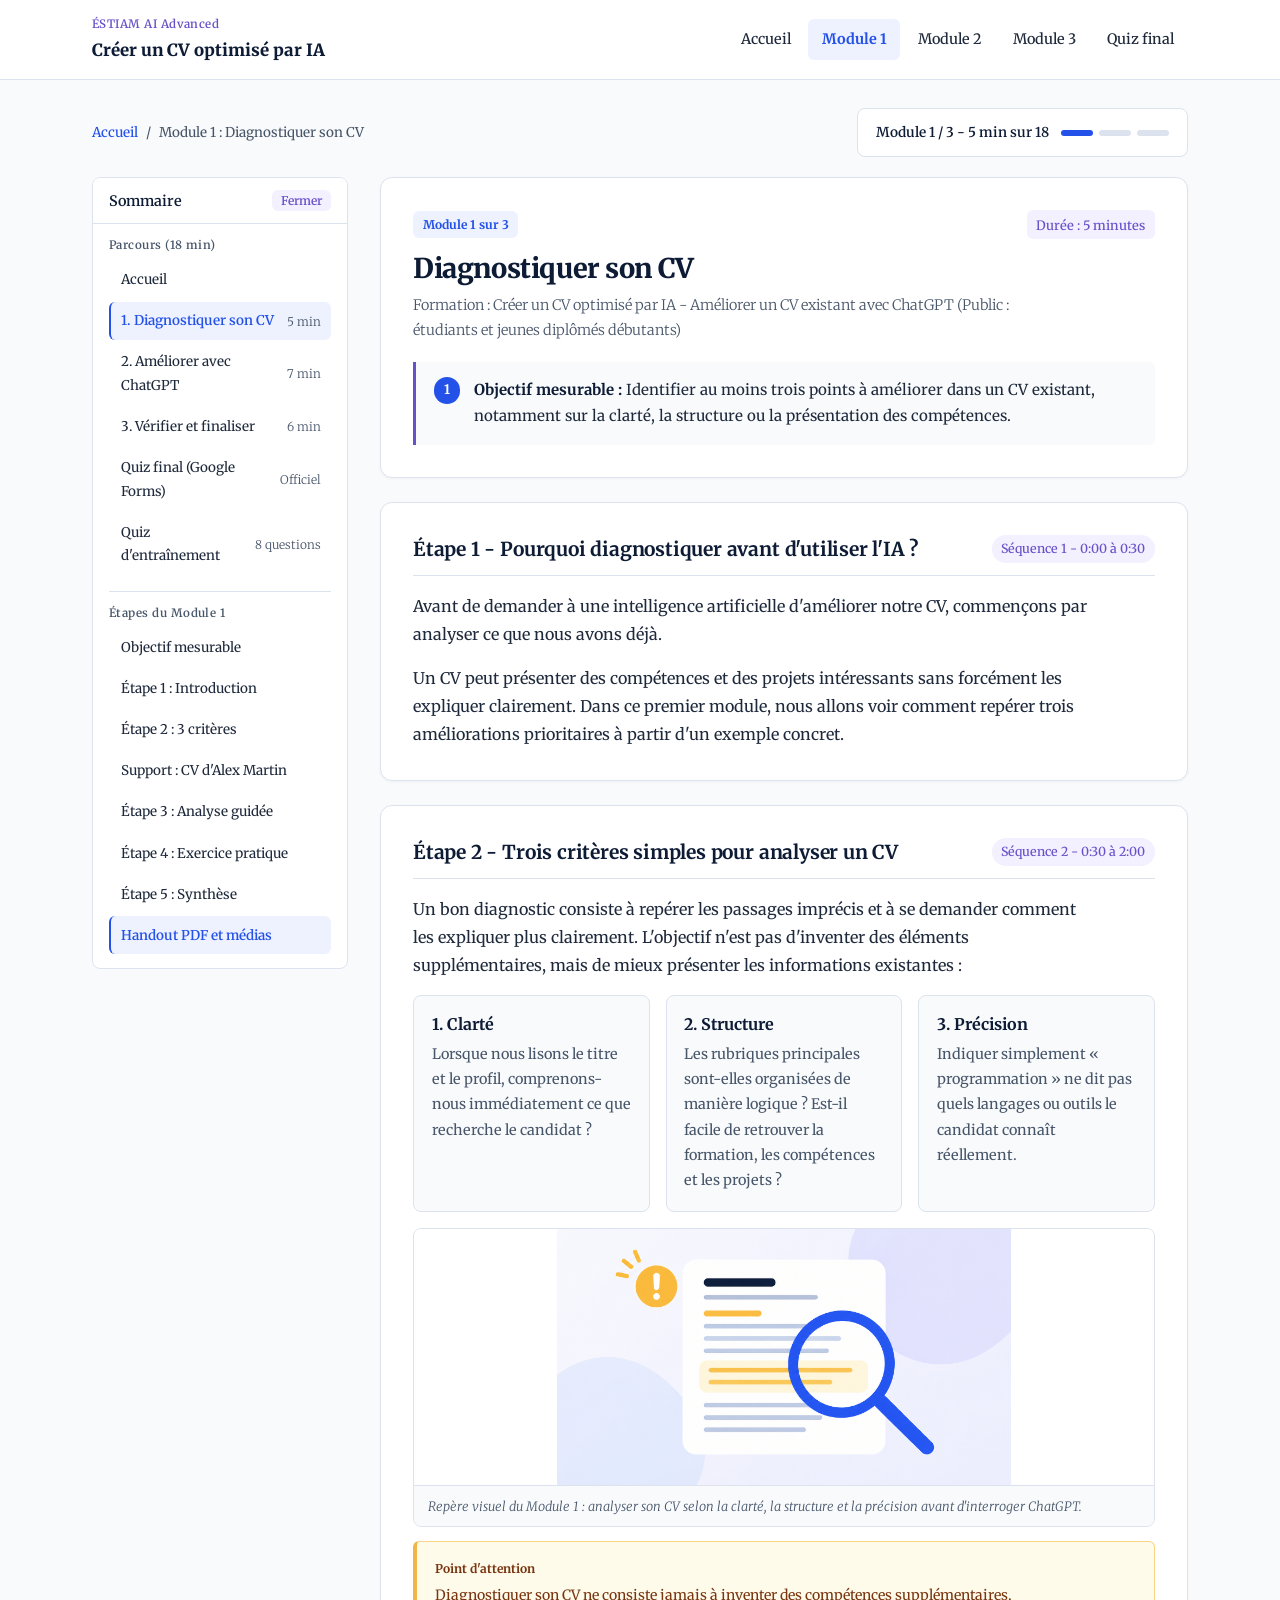
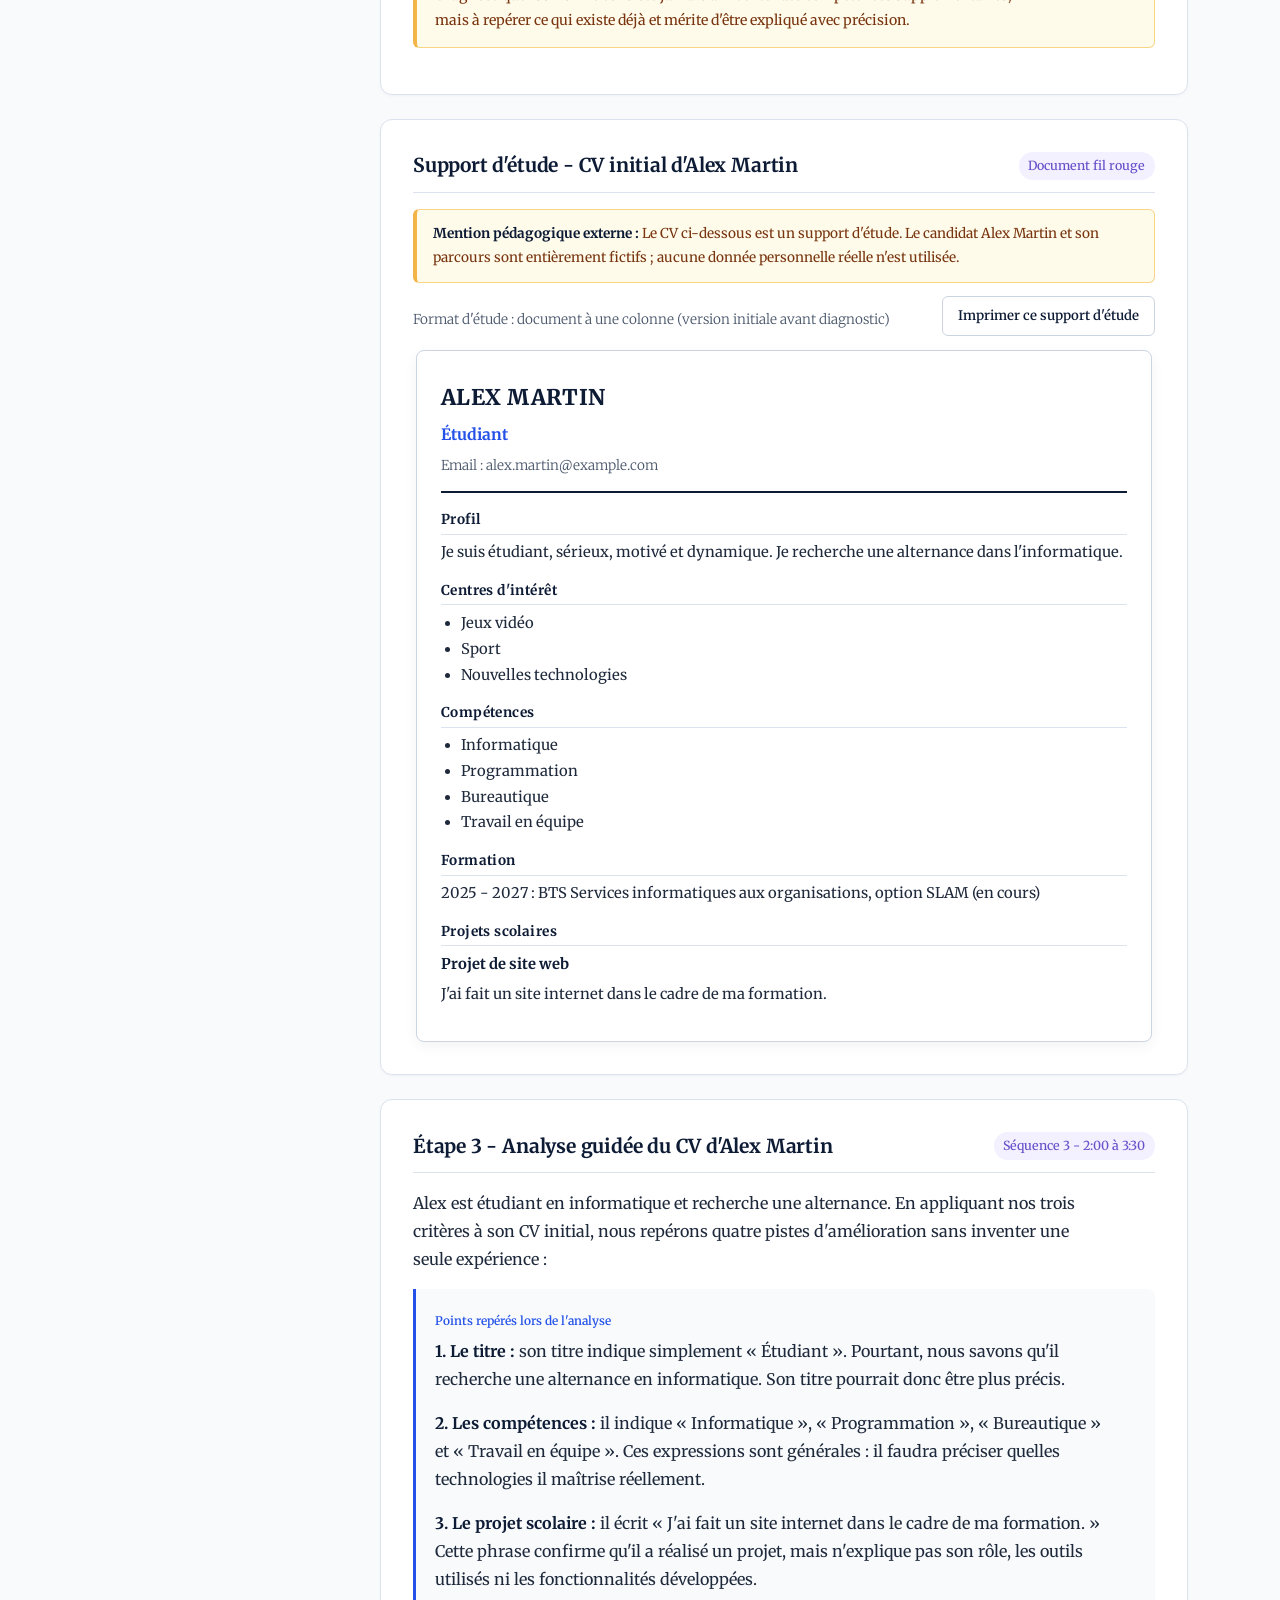
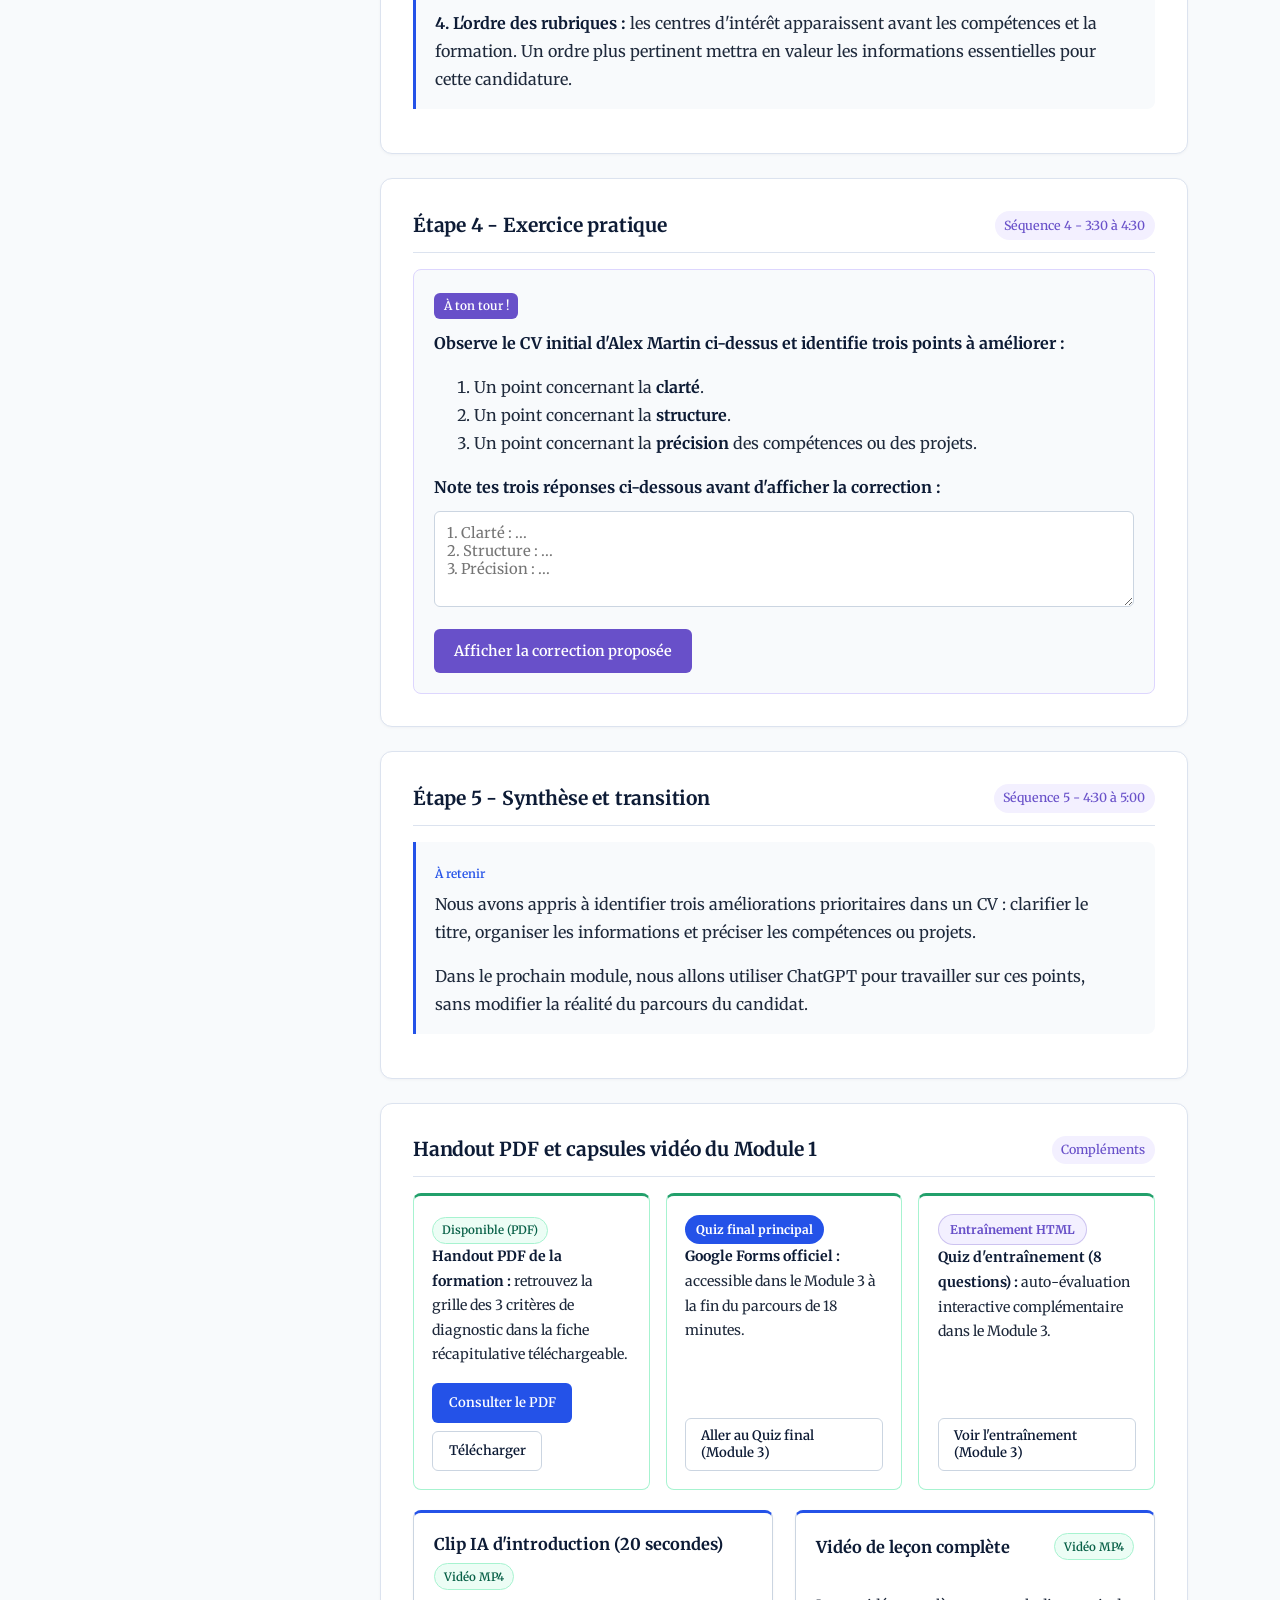
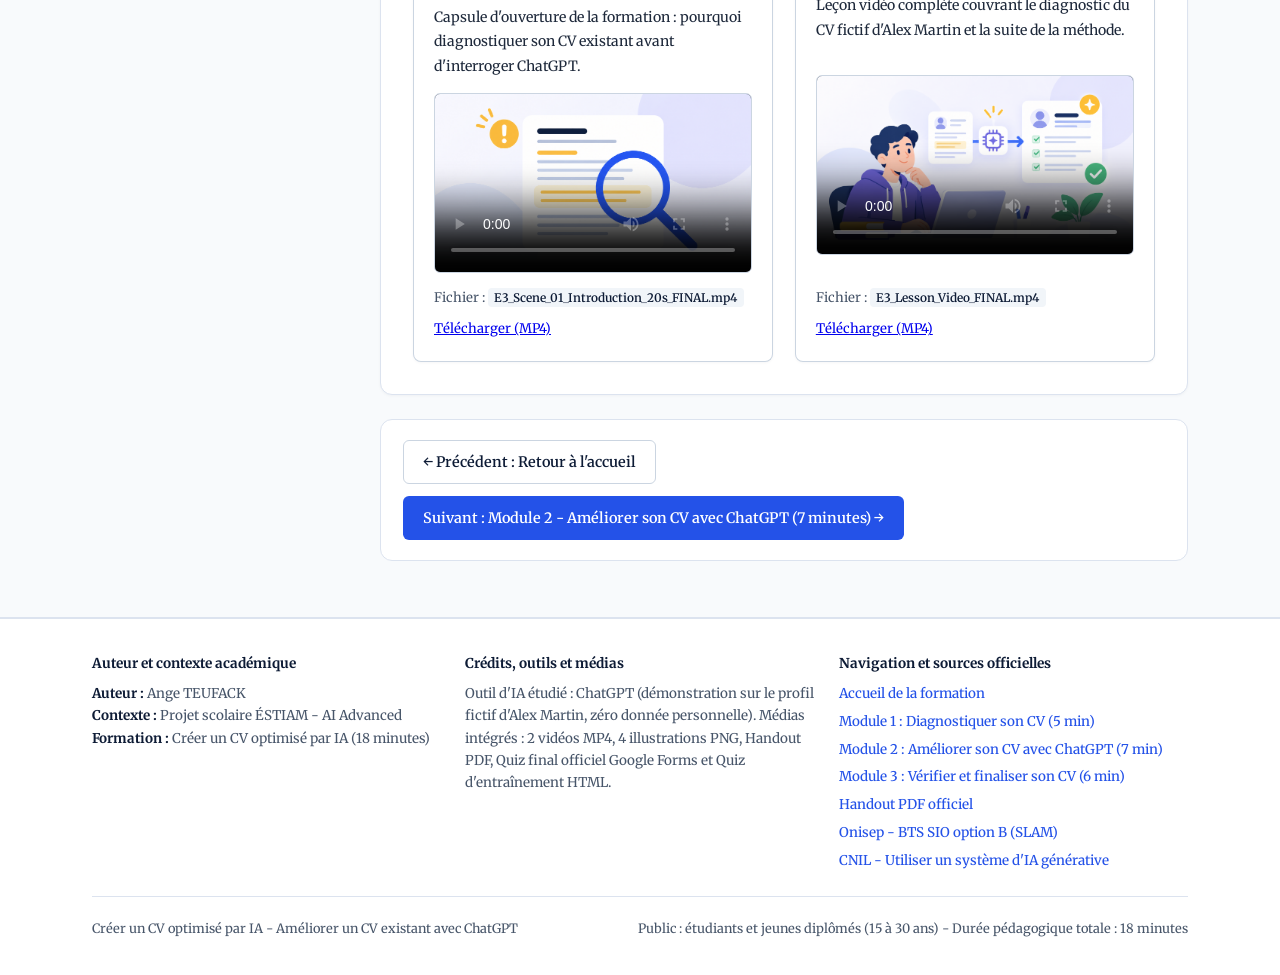
==== commit f7f3285b: "AG-08 : integration finale videos MP4, Google Forms officiel, sources Onisep/CNIL et nettoyage publi" ====
--- a/modules/module-1.html
+++ b/modules/module-1.html
@@ -22,7 +22,6 @@
       <a href="../index.html" class="site-brand">
         <span class="brand-badge">ÉSTIAM AI Advanced</span>
         <span class="brand-title">Créer un CV optimisé par IA</span>
-        <span class="brand-scope">Améliorer un CV existant avec ChatGPT</span>
       </a>
 
       <!-- Bouton d'ouverture/fermeture du menu sur mobile -->
@@ -45,7 +44,7 @@
           <li><a href="module-1.html" class="nav-link" aria-current="page">Module 1</a></li>
           <li><a href="module-2.html" class="nav-link">Module 2</a></li>
           <li><a href="module-3.html" class="nav-link">Module 3</a></li>
-          <li><a href="module-3.html#quiz-final" class="nav-link">Quiz</a></li>
+          <li><a href="module-3.html#quiz-final" class="nav-link">Quiz final</a></li>
         </ul>
       </nav>
     </div>
@@ -54,24 +53,21 @@
   <!-- Contenu principal du Module 1 -->
   <main id="contenu-principal" class="site-main" tabindex="-1">
     <div class="container">
-      <!-- Fil d'Ariane -->
-      <nav class="breadcrumb" aria-label="Fil d'Ariane">
-        <ol class="breadcrumb-list">
-          <li><a href="../index.html">Accueil</a></li>
-          <li aria-current="page">Module 1 : Diagnostiquer son CV</li>
-        </ol>
-      </nav>
-
-      <!-- Progression de navigation correspondant à l'étape réelle (Module 1 sur 3) -->
-      <div class="course-step-bar" role="region" aria-label="Position dans le parcours">
-        <div class="step-bar-info">
-          <span>Étape 1 sur 3 : Diagnostiquer son CV</span>
-          <span class="sidebar-time">(5 min sur 18 min au total)</span>
-        </div>
-        <div class="step-bar-dots" aria-hidden="true">
-          <span class="step-dot is-current"></span>
-          <span class="step-dot"></span>
-          <span class="step-dot"></span>
+      <!-- Barre de repère compacte : fil d'Ariane et progression réelle dans le parcours -->
+      <div class="page-topbar">
+        <nav class="breadcrumb" aria-label="Fil d'Ariane">
+          <ol class="breadcrumb-list">
+            <li><a href="../index.html">Accueil</a></li>
+            <li aria-current="page">Module 1 : Diagnostiquer son CV</li>
+          </ol>
+        </nav>
+        <div class="course-step-bar" role="group" aria-label="Position dans le parcours : module 1 sur 3">
+          <span class="step-bar-info">Module 1 / 3 - 5 min sur 18</span>
+          <span class="step-bar-dots" aria-hidden="true">
+            <span class="step-dot is-current"></span>
+            <span class="step-dot"></span>
+            <span class="step-dot"></span>
+          </span>
         </div>
       </div>
 
@@ -119,7 +115,13 @@
                   </li>
                   <li>
                     <a href="module-3.html#quiz-final" class="sidebar-link">
-                      <span>Quiz d'évaluation</span>
+                      <span>Quiz final (Google Forms)</span>
+                      <span class="sidebar-time">Officiel</span>
+                    </a>
+                  </li>
+                  <li>
+                    <a href="module-3.html#quiz-entrainement" class="sidebar-link">
+                      <span>Quiz d'entraînement</span>
                       <span class="sidebar-time">8 questions</span>
                     </a>
                   </li>
@@ -398,14 +400,14 @@
             <!-- Médias et Handout PDF réel du Module 1 -->
             <section id="supports-module-1" class="sequence-block" aria-labelledby="titre-supports-m1">
               <div class="sequence-header">
-                <h2 id="titre-supports-m1" class="sequence-title">Handout PDF et ressources du Module 1</h2>
+                <h2 id="titre-supports-m1" class="sequence-title">Handout PDF et capsules vidéo du Module 1</h2>
                 <span class="sequence-timing">Compléments</span>
               </div>
               <div class="discreet-resources-grid">
                 <div class="resource-card is-available">
                   <div>
-                    <span class="placeholder-badge is-ready">Disponible (PDF)</span>
-                    <p class="placeholder-notice">
+                    <span class="status-badge is-ready">Disponible (PDF)</span>
+                    <p class="resource-text">
                       <strong>Handout PDF de la formation :</strong> retrouvez la grille des 3 critères de diagnostic dans la fiche récapitulative téléchargeable.
                     </p>
                   </div>
@@ -427,18 +429,87 @@
                     </a>
                   </div>
                 </div>
-                <div class="placeholder-box">
-                  <span class="placeholder-badge">En attente du fichier .mp4</span>
-                  <p class="placeholder-notice">
-                    <strong>Clip IA d'introduction (20 s) :</strong> emplacement prêt dans <code>assets/videos/E3_Scene_01_Introduction_20s_FINAL.mp4</code>.
+                <div class="resource-card is-available">
+                  <div>
+                    <span class="eval-badge is-primary-eval">Quiz final principal</span>
+                    <p class="resource-text">
+                      <strong>Google Forms officiel :</strong> accessible dans le Module 3 à la fin du parcours de 18 minutes.
+                    </p>
+                  </div>
+                  <div class="resource-actions">
+                    <a href="module-3.html#quiz-final" class="btn btn-secondary copy-btn">
+                      Aller au Quiz final (Module 3)
+                    </a>
+                  </div>
+                </div>
+                <div class="resource-card is-available">
+                  <div>
+                    <span class="eval-badge is-training-eval">Entraînement HTML</span>
+                    <p class="resource-text">
+                      <strong>Quiz d'entraînement (8 questions) :</strong> auto-évaluation interactive complémentaire dans le Module 3.
+                    </p>
+                  </div>
+                  <div class="resource-actions">
+                    <a href="module-3.html#quiz-entrainement" class="btn btn-secondary copy-btn">
+                      Voir l'entraînement (Module 3)
+                    </a>
+                  </div>
+                </div>
+              </div>
+
+              <!-- Lecteurs vidéo HTML5 accessibles -->
+              <div class="video-players-grid" aria-label="Capsules vidéo du Module 1">
+                <article class="video-card" aria-labelledby="titre-video-intro-m1">
+                  <div class="video-card-header">
+                    <h3 id="titre-video-intro-m1" class="video-card-title">Clip IA d'introduction (20 secondes)</h3>
+                    <span class="status-badge is-ready">Vidéo MP4</span>
+                  </div>
+                  <p class="resource-text">
+                    Capsule d'ouverture de la formation : pourquoi diagnostiquer son CV existant avant d'interroger ChatGPT.
                   </p>
-                </div>
-                <div class="placeholder-box">
-                  <span class="placeholder-badge">En attente du fichier .mp4</span>
-                  <p class="placeholder-notice">
-                    <strong>Vidéo de leçon :</strong> emplacement prêt dans <code>assets/videos/E3_Lesson_Video_FINAL.mp4</code>.
+                  <div class="video-player-wrapper">
+                    <video
+                      class="video-player"
+                      controls
+                      preload="metadata"
+                      poster="../assets/images/module-1-diagnostic.png"
+                      aria-label="Clip vidéo d'introduction de 20 secondes : Créer un CV optimisé par IA"
+                    >
+                      <source src="../assets/videos/E3_Scene_01_Introduction_20s_FINAL.mp4" type="video/mp4">
+                      Votre navigateur ne prend pas en charge la lecture vidéo HTML5. <a href="../assets/videos/E3_Scene_01_Introduction_20s_FINAL.mp4" download="E3_Scene_01_Introduction_20s_FINAL.mp4">Télécharger le clip d'introduction (MP4)</a>.
+                    </video>
+                  </div>
+                  <div class="video-meta">
+                    <span>Fichier : <code>E3_Scene_01_Introduction_20s_FINAL.mp4</code></span>
+                    <a href="../assets/videos/E3_Scene_01_Introduction_20s_FINAL.mp4" download="E3_Scene_01_Introduction_20s_FINAL.mp4">Télécharger (MP4)</a>
+                  </div>
+                </article>
+
+                <article class="video-card" aria-labelledby="titre-video-lecon-m1">
+                  <div class="video-card-header">
+                    <h3 id="titre-video-lecon-m1" class="video-card-title">Vidéo de leçon complète</h3>
+                    <span class="status-badge is-ready">Vidéo MP4</span>
+                  </div>
+                  <p class="resource-text">
+                    Leçon vidéo complète couvrant le diagnostic du CV fictif d'Alex Martin et la suite de la méthode.
                   </p>
-                </div>
+                  <div class="video-player-wrapper">
+                    <video
+                      class="video-player"
+                      controls
+                      preload="metadata"
+                      poster="../assets/images/cover-formation.png"
+                      aria-label="Vidéo de leçon complète : Améliorer un CV existant avec ChatGPT"
+                    >
+                      <source src="../assets/videos/E3_Lesson_Video_FINAL.mp4" type="video/mp4">
+                      Votre navigateur ne prend pas en charge la lecture vidéo HTML5. <a href="../assets/videos/E3_Lesson_Video_FINAL.mp4" download="E3_Lesson_Video_FINAL.mp4">Télécharger la vidéo de leçon (MP4)</a>.
+                    </video>
+                  </div>
+                  <div class="video-meta">
+                    <span>Fichier : <code>E3_Lesson_Video_FINAL.mp4</code></span>
+                    <a href="../assets/videos/E3_Lesson_Video_FINAL.mp4" download="E3_Lesson_Video_FINAL.mp4">Télécharger (MP4)</a>
+                  </div>
+                </article>
               </div>
             </section>
 
@@ -468,20 +539,21 @@
           <p><strong>Formation :</strong> Créer un CV optimisé par IA (18 minutes)</p>
         </div>
         <div class="footer-col">
-          <h3>Mentions IA et crédits</h3>
+          <h3>Crédits, outils et médias</h3>
           <p>
-            Outil étudié : ChatGPT. Démonstration réalisée sur le profil entièrement fictif d'Alex Martin (aucune donnée personnelle réelle utilisée). L'apprenant vérifie chaque proposition et conserve la décision finale.
+            Outil d'IA étudié : ChatGPT (démonstration sur le profil fictif d'Alex Martin, zéro donnée personnelle). Médias intégrés : 2 vidéos MP4, 4 illustrations PNG, Handout PDF, Quiz final officiel Google Forms et Quiz d'entraînement HTML.
           </p>
         </div>
         <div class="footer-col">
-          <h3>Navigation et sources</h3>
+          <h3>Navigation et sources officielles</h3>
           <ul>
             <li><a href="../index.html">Accueil de la formation</a></li>
             <li><a href="module-1.html">Module 1 : Diagnostiquer son CV (5 min)</a></li>
             <li><a href="module-2.html">Module 2 : Améliorer son CV avec ChatGPT (7 min)</a></li>
             <li><a href="module-3.html">Module 3 : Vérifier et finaliser son CV (6 min)</a></li>
             <li><a href="../assets/docs/E3_Handout_CV_IA_FINAL.pdf" target="_blank" rel="noopener">Handout PDF officiel</a></li>
-            <li><span>Sources documentaires : référentiel BTS SIO et documentation ÉSTIAM (Lab 2).</span></li>
+            <li><a href="https://www.onisep.fr/ressources/univers-formation/formations/post-bac/bts-services-informatiques-aux-organisations-option-b-solutions-logicielles-et-applications-metiers" target="_blank" rel="noopener">Onisep - BTS SIO option B (SLAM)</a></li>
+            <li><a href="https://www.cnil.fr/fr/les-questions-reponses-de-la-cnil-sur-lutilisation-dun-systeme-dia-generative" target="_blank" rel="noopener">CNIL - Utiliser un système d'IA générative</a></li>
           </ul>
         </div>
       </div>
--- a/css/style.css
+++ b/css/style.css
@@ -1748,15 +1748,211 @@
   display: none;
 }
 
-/* 18. PRIORITÉ 6 : Ressources multimédias et Handout PDF */
+/* 18. PRIORITÉ 6 & AG-07 : Ressources multimédias, Lecteurs vidéo HTML5, Handout PDF et Quiz officiel Google Forms */
 .discreet-resources-grid {
   display: grid;
   grid-template-columns: 1fr;
   gap: 1rem;
 }
 
+.video-players-grid {
+  display: grid;
+  grid-template-columns: 1fr;
+  gap: 1.35rem;
+  margin-top: 1.25rem;
+}
+
+.video-card {
+  padding: 1.25rem;
+  background-color: var(--color-surface);
+  border: 1px solid var(--color-border-strong);
+  border-top: 3px solid var(--color-primary);
+  border-radius: var(--radius-md);
+  box-shadow: var(--shadow-subtle);
+  display: flex;
+  flex-direction: column;
+  justify-content: space-between;
+  gap: 0.9rem;
+}
+
+.video-card-header {
+  display: flex;
+  flex-wrap: wrap;
+  align-items: center;
+  justify-content: space-between;
+  gap: 0.5rem;
+}
+
+.video-card-title {
+  margin: 0;
+  font-size: 1.02rem;
+  font-weight: 700;
+  color: var(--color-navy);
+}
+
+.video-player-wrapper {
+  width: 100%;
+  border-radius: var(--radius-sm);
+  overflow: hidden;
+  border: 1px solid var(--color-border-strong);
+  background-color: var(--color-navy);
+}
+
+.video-player {
+  display: block;
+  width: 100%;
+  max-height: 26rem;
+  aspect-ratio: 16 / 9;
+  background-color: var(--color-navy);
+}
+
+.video-meta {
+  display: flex;
+  flex-wrap: wrap;
+  align-items: center;
+  justify-content: space-between;
+  gap: 0.5rem;
+  font-size: 0.82rem;
+  color: var(--color-text-muted);
+}
+
+.video-caption {
+  display: flex;
+  flex-direction: column;
+  gap: 0.25rem;
+}
+
+.source-note {
+  margin-top: 0.5rem;
+  font-size: 0.85rem;
+}
+
+/* Intégration repliable et responsive du Google Forms officiel */
+.google-forms-embed-details {
+  margin-top: 1rem;
+}
+
+.google-forms-iframe-wrapper {
+  width: 100%;
+  margin-top: 0.75rem;
+  border: 1px solid var(--color-border-strong);
+  border-radius: var(--radius-md);
+  overflow: hidden;
+  background-color: var(--color-surface);
+}
+
+.google-forms-iframe {
+  display: block;
+  width: 100%;
+  height: 70vh;
+  min-height: 24rem;
+  max-height: 38rem;
+  border: 0;
+}
+
+/* Distinction claire entre le Quiz final principal (Google Forms) et le Quiz d'entraînement HTML */
+.evaluation-comparison-grid {
+  display: grid;
+  grid-template-columns: 1fr;
+  gap: 1.25rem;
+  margin-bottom: 1.25rem;
+}
+
+.official-quiz-card {
+  padding: 1.5rem;
+  background: linear-gradient(135deg, #FFFFFF 0%, #EFF6FF 100%);
+  border: 2px solid var(--color-primary);
+  border-radius: var(--radius-md);
+  box-shadow: var(--shadow-card);
+  display: flex;
+  flex-direction: column;
+  justify-content: space-between;
+  gap: 1rem;
+}
+
+.training-quiz-intro-card {
+  padding: 1.5rem;
+  background-color: var(--color-surface);
+  border: 1px solid var(--color-border-strong);
+  border-top: 4px solid var(--color-accent);
+  border-radius: var(--radius-md);
+  display: flex;
+  flex-direction: column;
+  justify-content: space-between;
+  gap: 1rem;
+}
+
+.eval-badge {
+  display: inline-flex;
+  align-items: center;
+  align-self: flex-start;
+  padding: 0.25rem 0.7rem;
+  border-radius: 999px;
+  font-size: 0.75rem;
+  font-weight: 700;
+}
+
+.eval-badge.is-primary-eval {
+  background-color: var(--color-primary);
+  color: #FFFFFF;
+}
+
+.eval-badge.is-training-eval {
+  background-color: var(--color-accent-soft);
+  color: var(--color-accent);
+  border: 1px solid rgba(104, 80, 201, 0.28);
+}
+
+.inline-status-msg {
+  margin-top: 0.65rem;
+  padding: 0.75rem 1rem;
+  border-radius: var(--radius-sm);
+  background-color: var(--color-yellow-bg);
+  border: 1px solid var(--color-yellow-border);
+  border-left: 4px solid var(--color-yellow);
+  color: var(--color-yellow-text);
+  font-size: 0.85rem;
+}
+
+.inline-status-msg[hidden] {
+  display: none;
+}
+
+/* Section Crédits et Sources académiques */
+.credits-grid {
+  display: grid;
+  grid-template-columns: 1fr;
+  gap: 1rem;
+}
+
+.credits-card {
+  padding: 1.15rem 1.25rem;
+  background-color: var(--color-bg);
+  border: 1px solid var(--color-border);
+  border-left: 4px solid var(--color-primary);
+  border-radius: var(--radius-md);
+}
+
+.credits-card h3 {
+  margin: 0 0 0.5rem;
+  font-size: 0.95rem;
+  font-weight: 700;
+  color: var(--color-navy);
+}
+
+.credits-card ul {
+  margin: 0;
+  padding-left: 1.15rem;
+  font-size: 0.86rem;
+  color: var(--color-text-body);
+}
+
+.credits-card li + li {
+  margin-top: 0.35rem;
+}
+
 .resource-card,
-.placeholder-box {
+.resource-box {
   padding: 1.15rem;
   background-color: var(--color-bg);
   border: 1px solid var(--color-border);
@@ -1773,7 +1969,7 @@
   background-color: var(--color-surface);
 }
 
-.placeholder-badge {
+.status-badge {
   display: inline-block;
   align-self: flex-start;
   padding: 0.15rem 0.55rem;
@@ -1785,13 +1981,13 @@
   font-weight: 600;
 }
 
-.placeholder-badge.is-ready {
+.status-badge.is-ready {
   background-color: var(--color-green-bg);
   color: var(--color-green-text);
   border-color: var(--color-green-border);
 }
 
-.placeholder-notice {
+.resource-text {
   margin: 0;
   color: var(--color-text-body);
   font-size: 0.88rem;
@@ -1805,7 +2001,21 @@
   margin-top: 0.25rem;
 }
 
-/* 19. Fil d'Ariane, Pagination et Pied de page clair et professionnel */
+/* 19. Barre de repère compacte, Fil d'Ariane, Pagination et Pied de page clair et professionnel */
+.page-topbar {
+  display: flex;
+  flex-wrap: wrap;
+  align-items: center;
+  justify-content: space-between;
+  gap: 0.75rem;
+  margin-bottom: 1.25rem;
+}
+
+.page-topbar .breadcrumb,
+.page-topbar .course-step-bar {
+  margin-bottom: 0;
+}
+
 .breadcrumb {
   margin-bottom: 1rem;
 }
@@ -1971,6 +2181,12 @@
 
   .discreet-resources-grid {
     grid-template-columns: repeat(3, 1fr);
+  }
+
+  .video-players-grid,
+  .evaluation-comparison-grid,
+  .credits-grid {
+    grid-template-columns: repeat(2, 1fr);
   }
 
   .content-section,
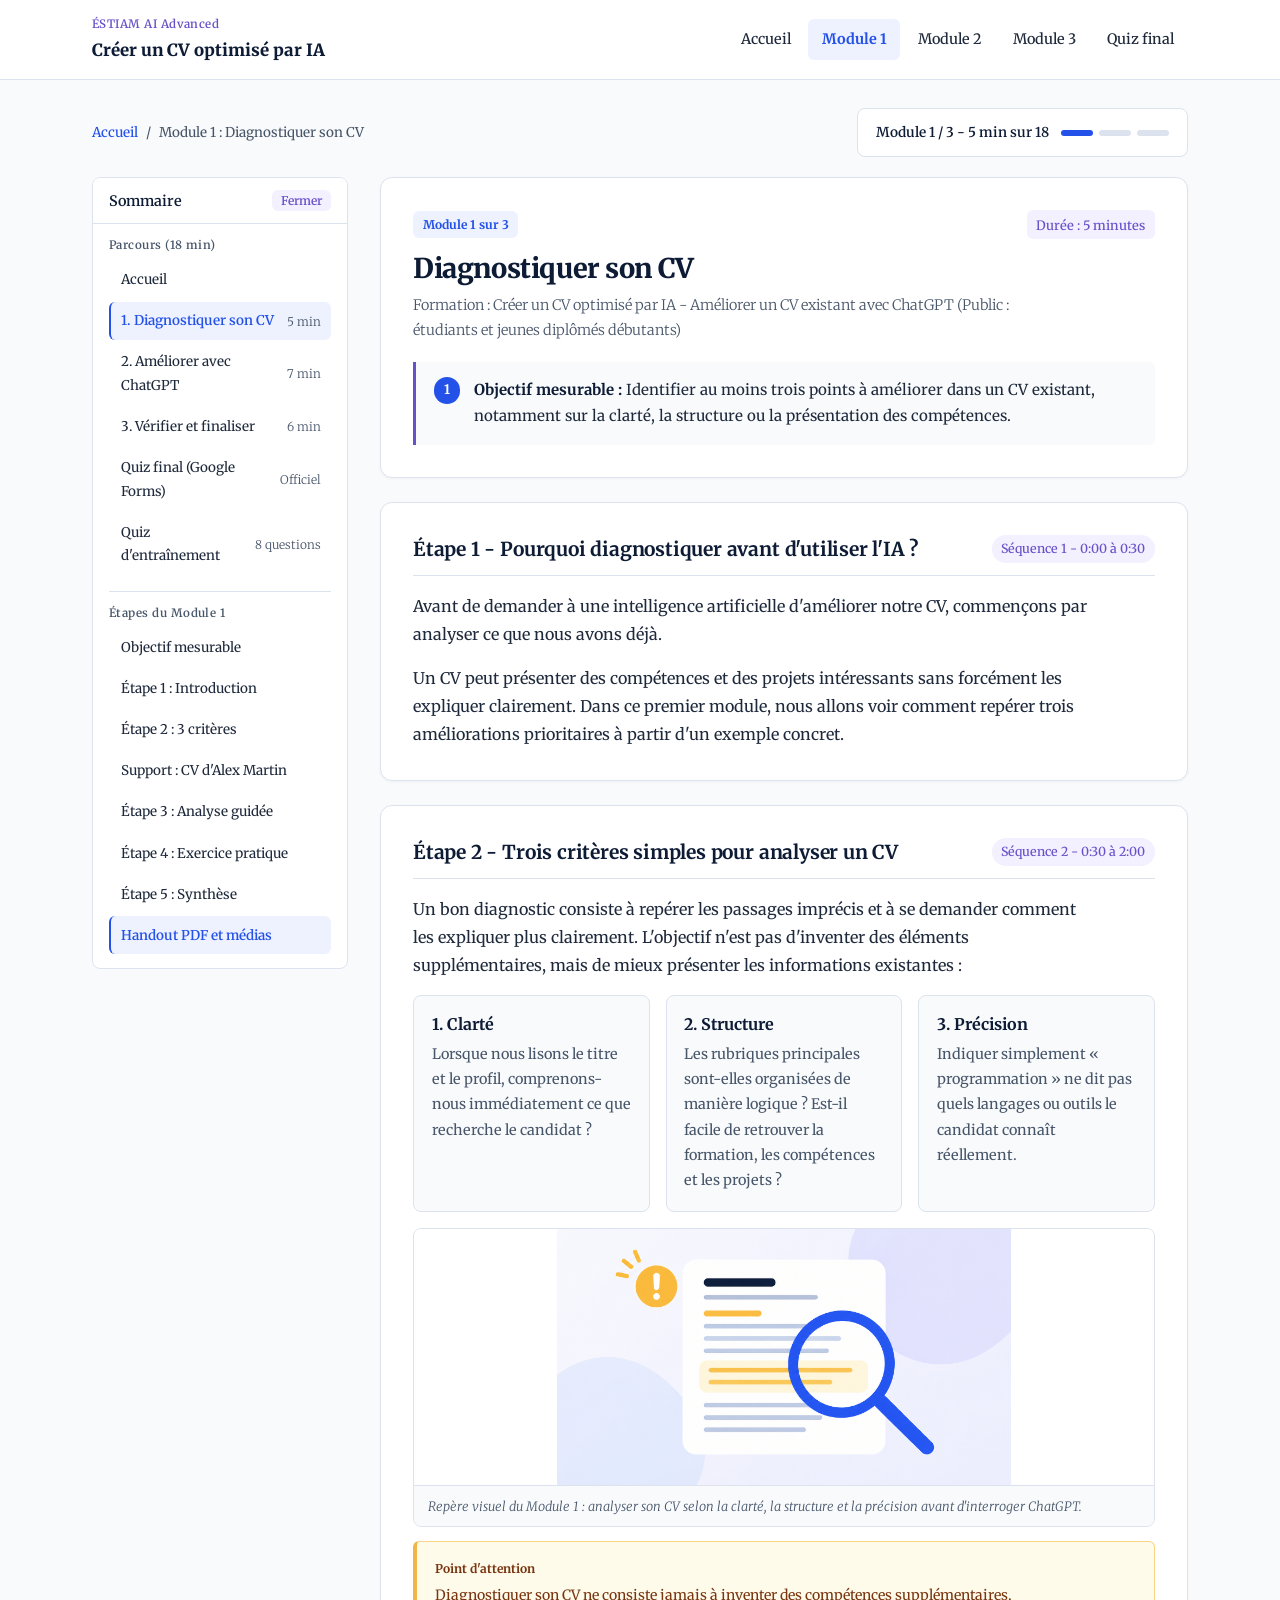
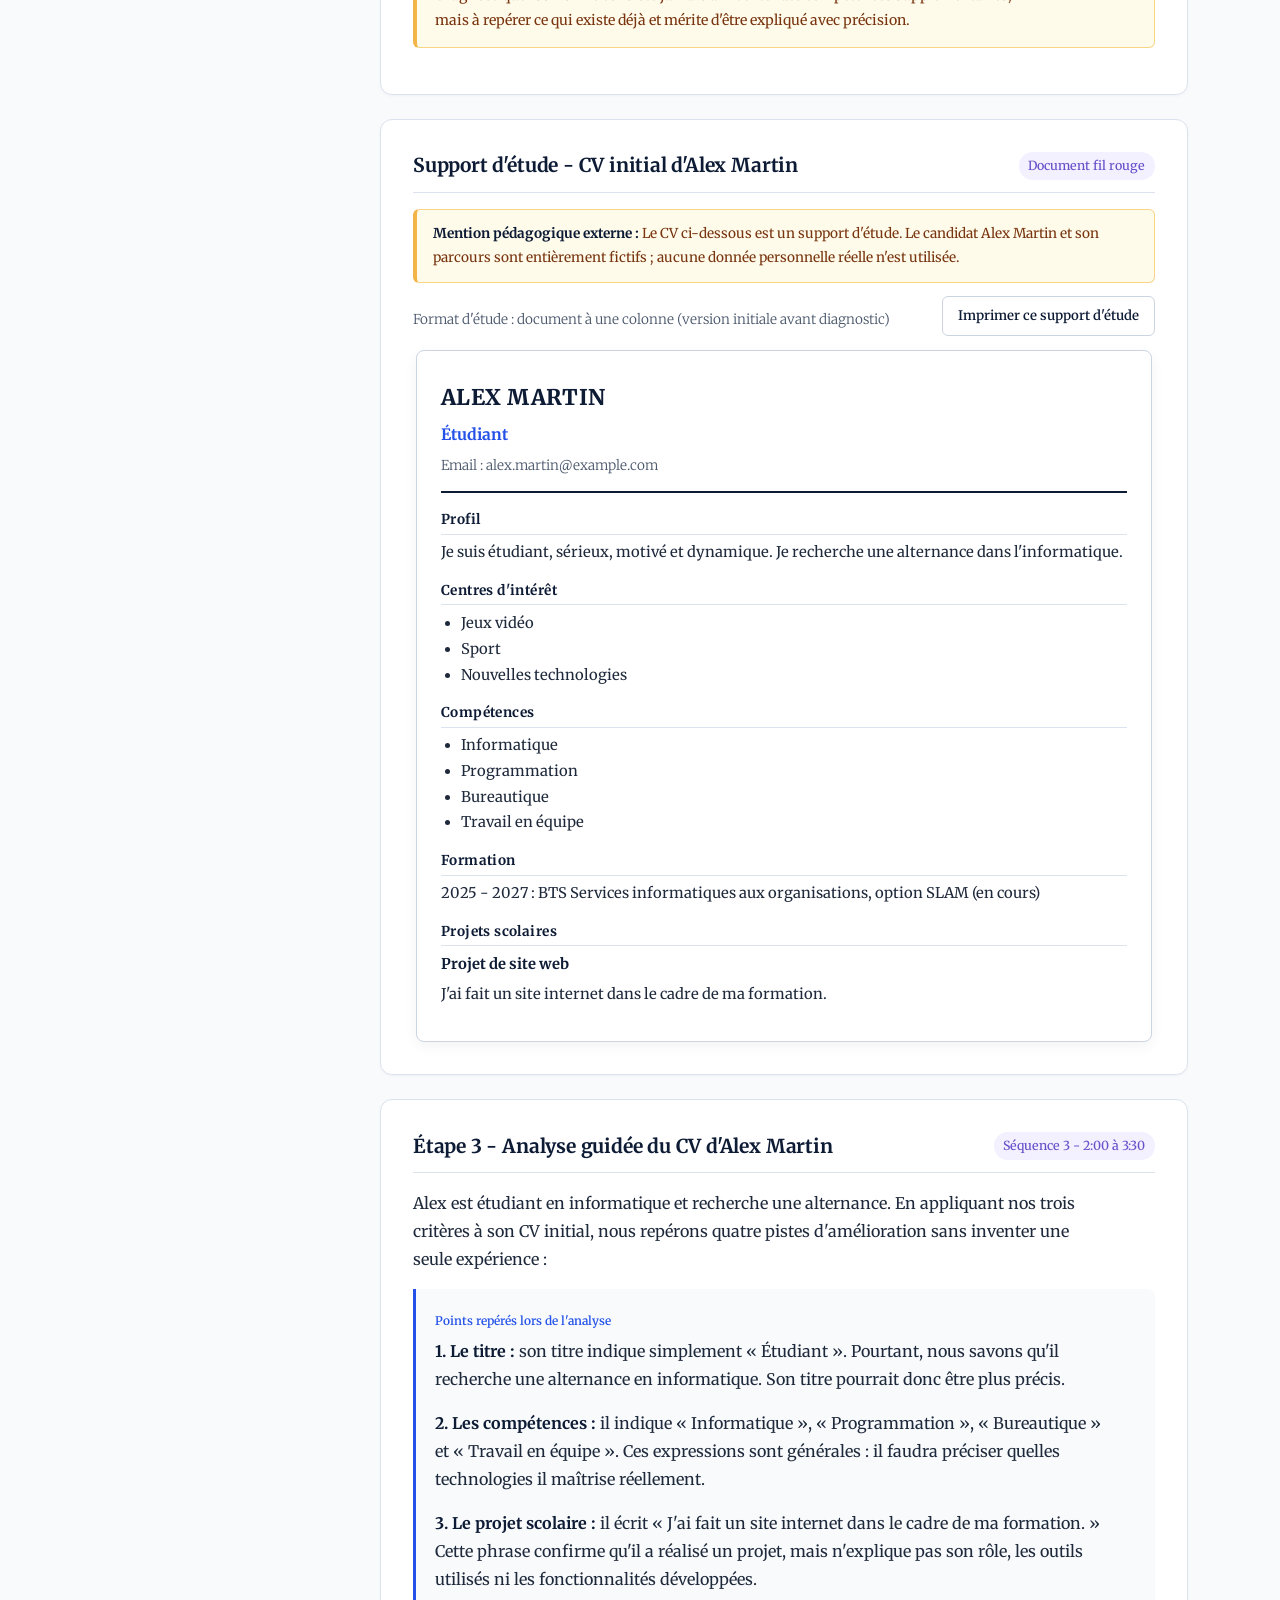
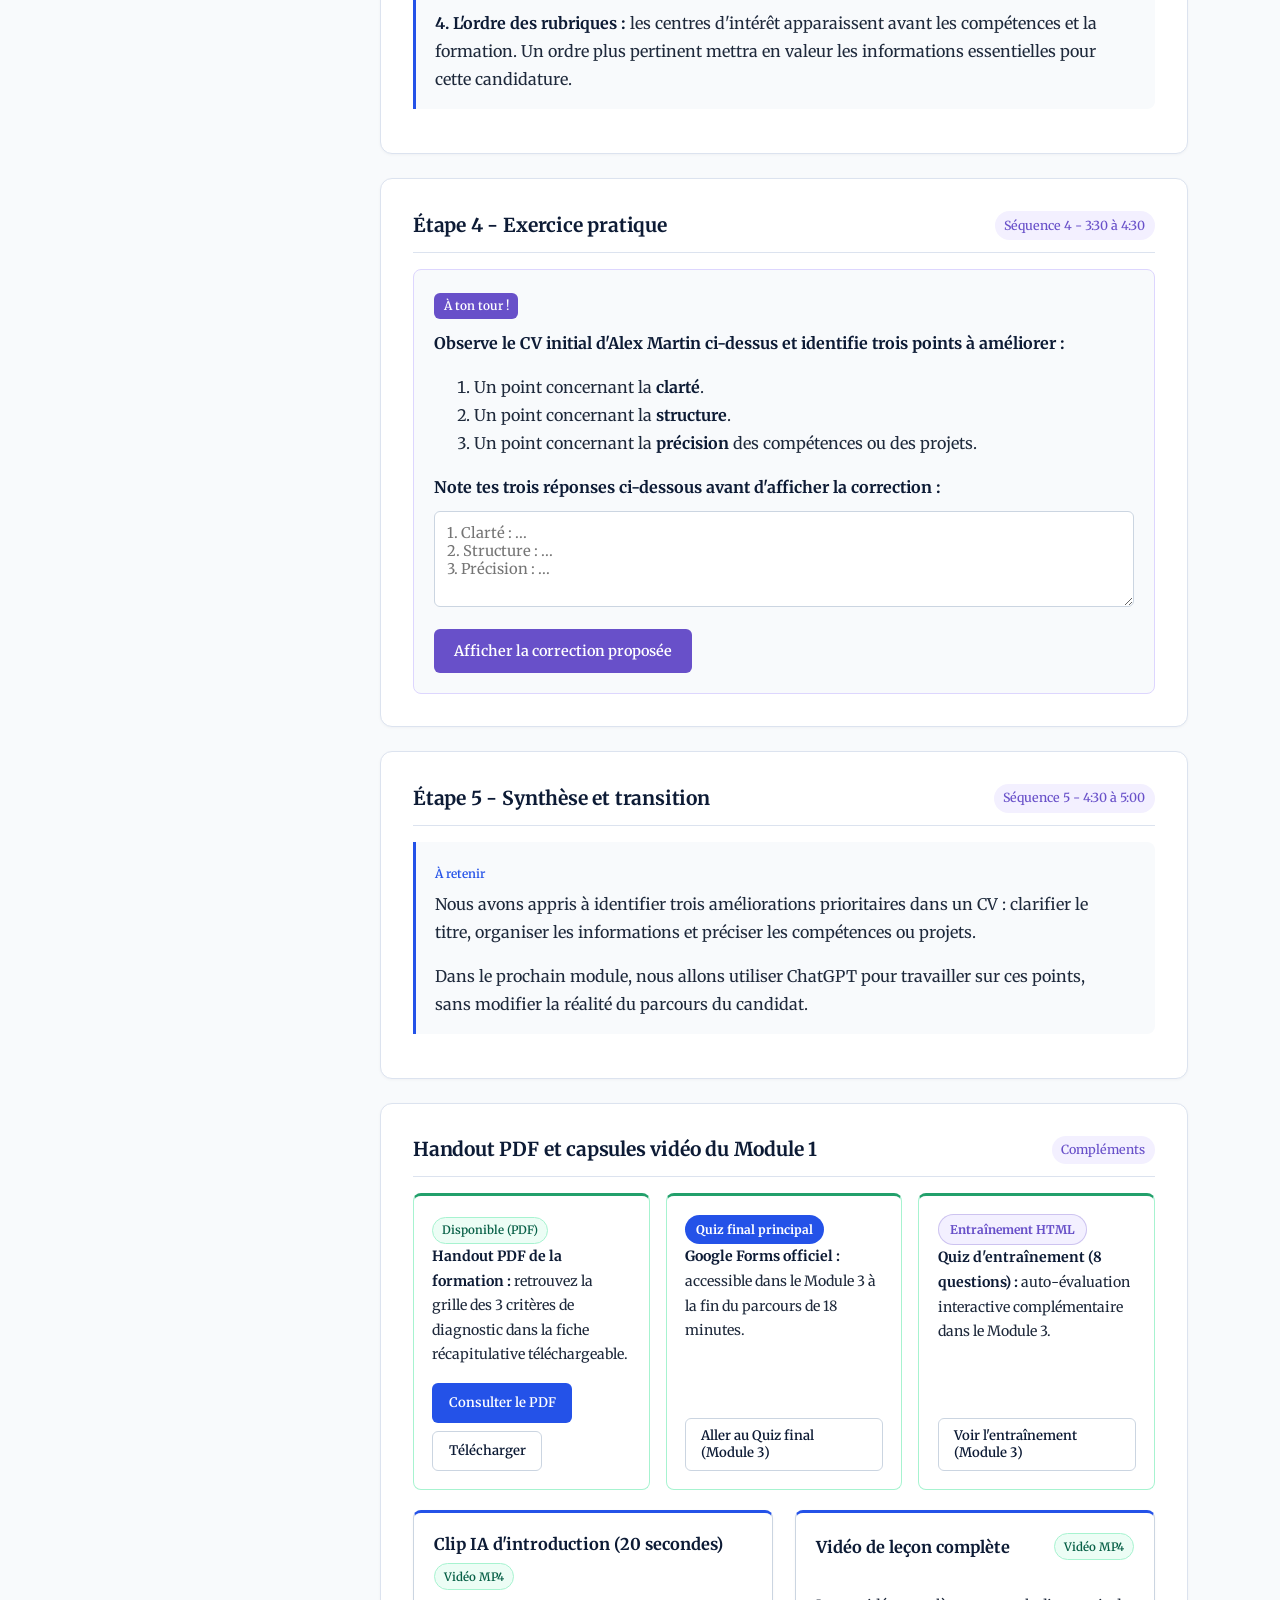
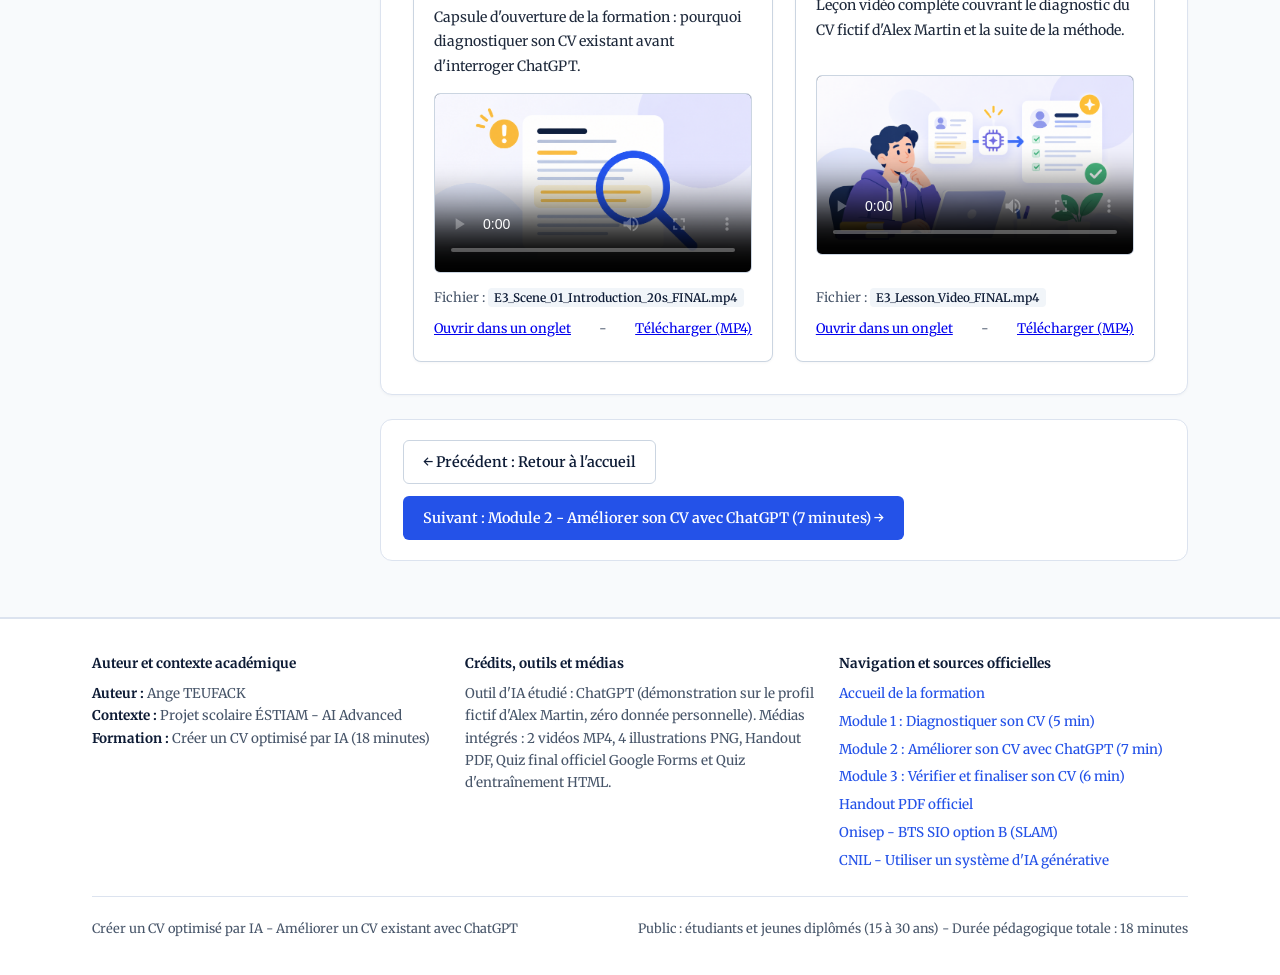
==== commit a2638cf4: "AG-10 : optimisation faststart MP4, sous-titres WebVTT et fiabilisation lecture video web" ====
--- a/modules/module-1.html
+++ b/modules/module-1.html
@@ -471,6 +471,7 @@
                     <video
                       class="video-player"
                       controls
+                      playsinline
                       preload="metadata"
                       poster="../assets/images/module-1-diagnostic.png"
                       aria-label="Clip vidéo d'introduction de 20 secondes : Créer un CV optimisé par IA"
@@ -481,6 +482,7 @@
                   </div>
                   <div class="video-meta">
                     <span>Fichier : <code>E3_Scene_01_Introduction_20s_FINAL.mp4</code></span>
+                    <a href="../assets/videos/E3_Scene_01_Introduction_20s_FINAL.mp4" target="_blank" rel="noopener">Ouvrir dans un onglet</a> -
                     <a href="../assets/videos/E3_Scene_01_Introduction_20s_FINAL.mp4" download="E3_Scene_01_Introduction_20s_FINAL.mp4">Télécharger (MP4)</a>
                   </div>
                 </article>
@@ -497,16 +499,19 @@
                     <video
                       class="video-player"
                       controls
+                      playsinline
                       preload="metadata"
                       poster="../assets/images/cover-formation.png"
                       aria-label="Vidéo de leçon complète : Améliorer un CV existant avec ChatGPT"
                     >
                       <source src="../assets/videos/E3_Lesson_Video_FINAL.mp4" type="video/mp4">
+                      <track kind="subtitles" src="../assets/videos/E3_Lesson_Video_FINAL.vtt" srclang="fr" label="Français (sous-titres)" default>
                       Votre navigateur ne prend pas en charge la lecture vidéo HTML5. <a href="../assets/videos/E3_Lesson_Video_FINAL.mp4" download="E3_Lesson_Video_FINAL.mp4">Télécharger la vidéo de leçon (MP4)</a>.
                     </video>
                   </div>
                   <div class="video-meta">
                     <span>Fichier : <code>E3_Lesson_Video_FINAL.mp4</code></span>
+                    <a href="../assets/videos/E3_Lesson_Video_FINAL.mp4" target="_blank" rel="noopener">Ouvrir dans un onglet</a> -
                     <a href="../assets/videos/E3_Lesson_Video_FINAL.mp4" download="E3_Lesson_Video_FINAL.mp4">Télécharger (MP4)</a>
                   </div>
                 </article>
